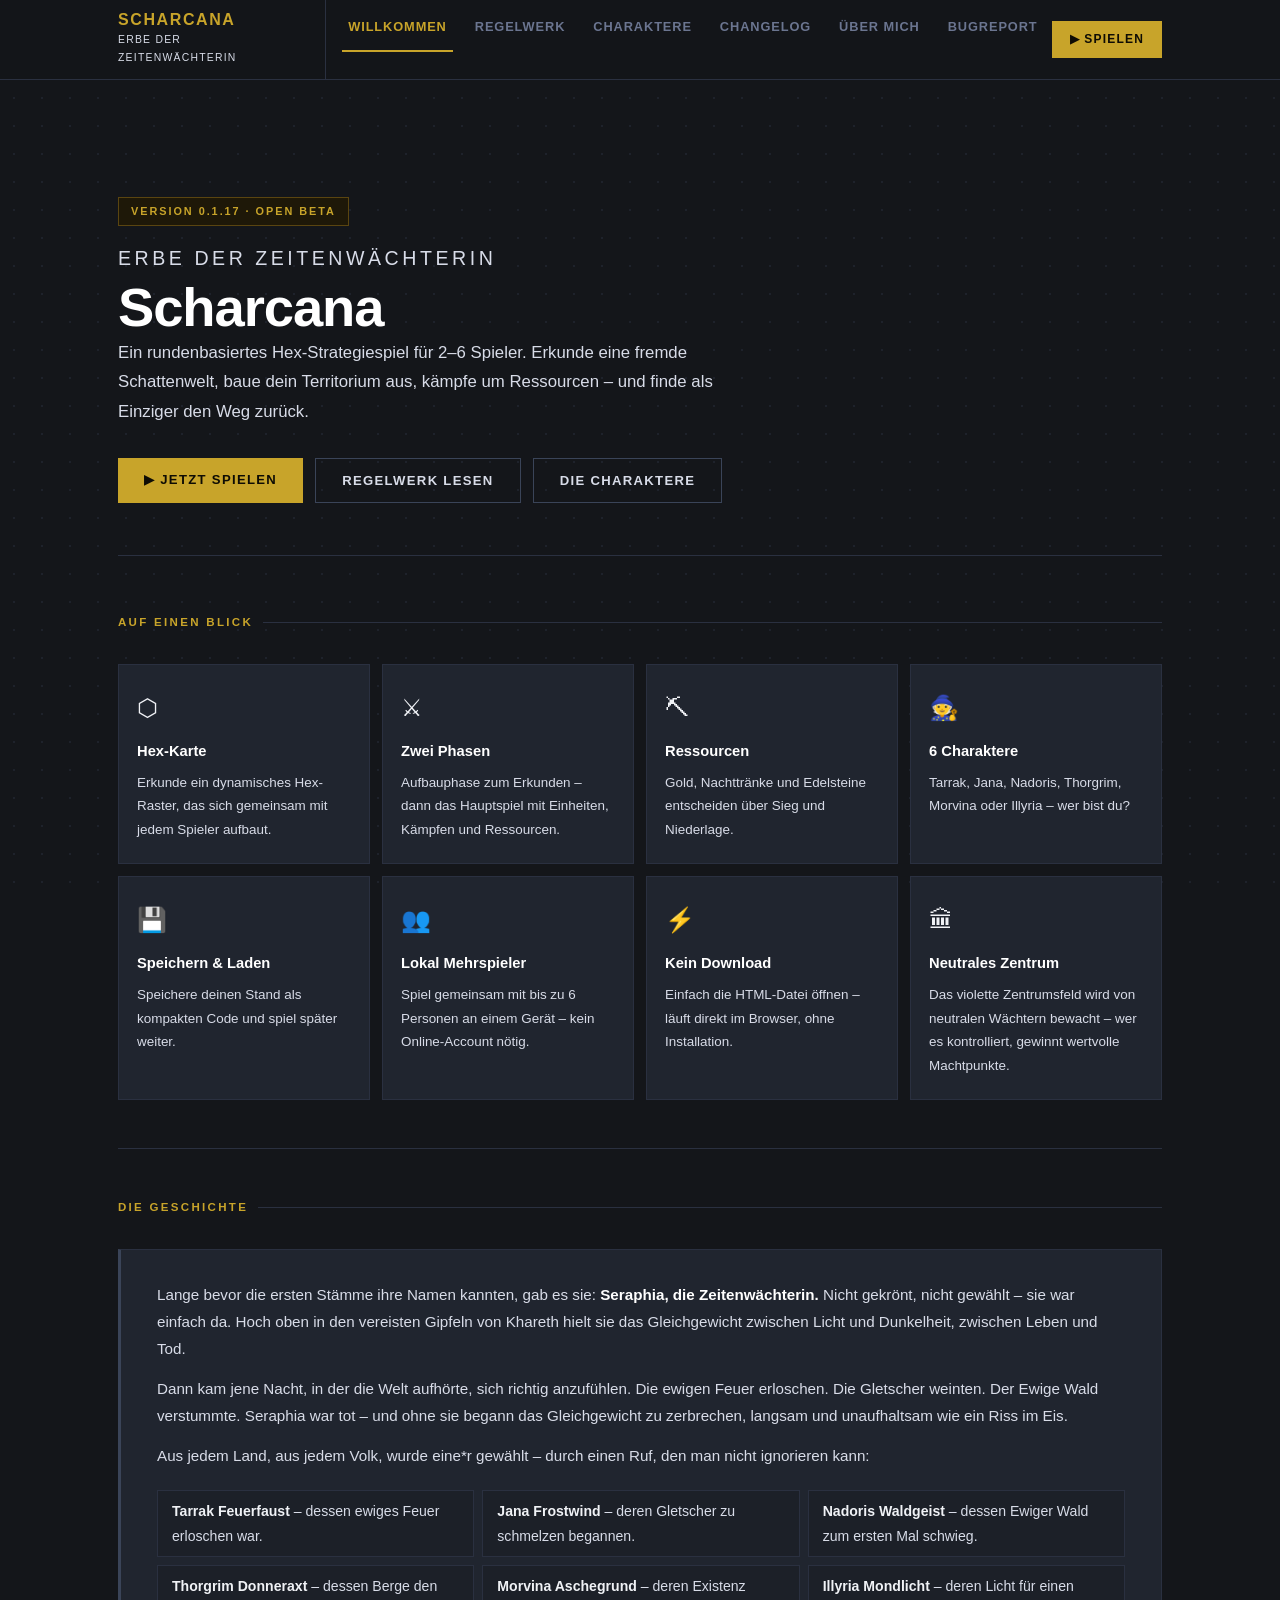
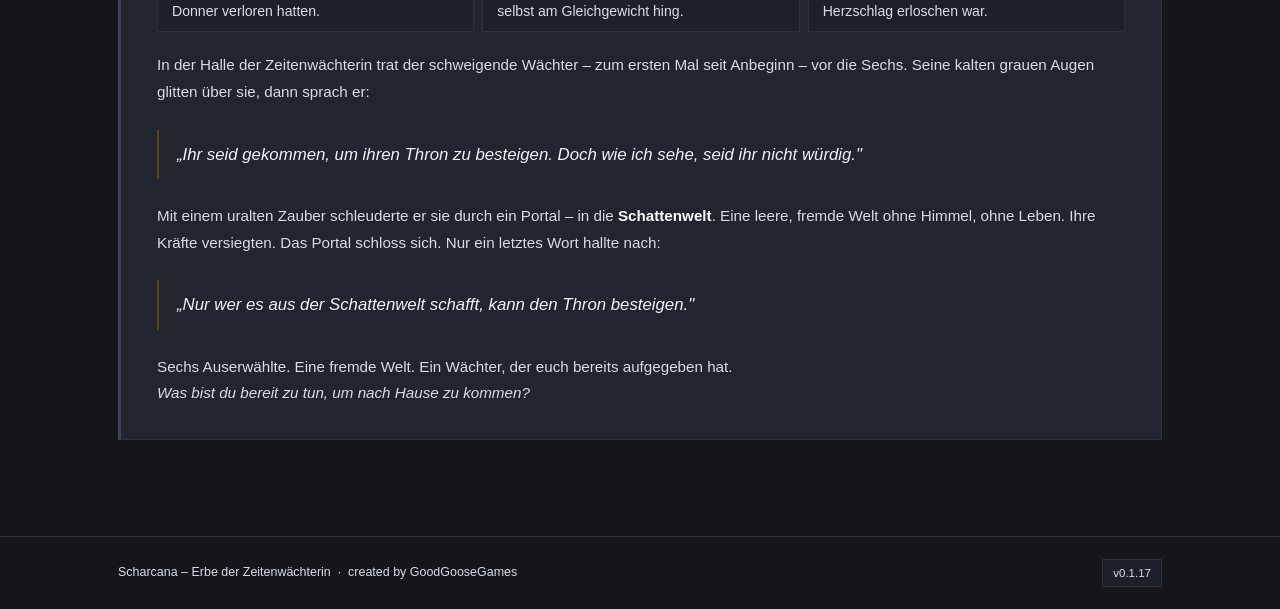
==== index.html @ eeb1eb1d "Add files via upload" ====
<!DOCTYPE html>
<html lang="de">
<head>
  <meta charset="UTF-8">
  <meta name="viewport" content="width=device-width, initial-scale=1.0">
  <title>Scharcana – Erbe der Zeitenwächterin</title>
  <link rel="preconnect" href="https://fonts.bunny.net">
  <link href="https://fonts.bunny.net/css?family=exo-2:400,400i,700,700i,900,900i&display=swap" rel="stylesheet">
  <style>
    /* ── Reset & Basis ──────────────────────────────────────────────── */
    *, *::before, *::after { margin: 0; padding: 0; box-sizing: border-box; }

    :root {
      --bg:           #14161a;
      --bg-panel:     #1c2028;
      --bg-card:      #20252f;
      --bg-card-2:    #252b36;
      --border:       #2a3040;
      --border-light: #3a4458;
      --text:         #f0f2f6;
      --text-muted:   #d8dce8;
      --text-dim:     #3a4050;
      --accent:       #7a8ab0;
      --accent-glow:  #9baacc;
      --gold:         #c8a42a;
      --gold-dim:     #5a4510;
      --gold-bg:      #1e1808;
      --fire:    #c0281a; --fire-l:   #ff6644;
      --ice:     #1a55c0; --ice-l:    #66aaff;
      --nature:  #1a7a28; --nature-l: #55cc66;
      --thunder: #b08800; --thunder-l:#ffdd44;
      --dark:    #7722cc; --dark-l:   #bb77ff;
      --light:   #8899bb; --light-l:  #ddeeff;
    }

    html { scroll-behavior: smooth; }

    body {
      background: var(--bg);
      color: var(--text);
      font-family: "Exo 2", sans-serif;
      font-size: 16px;
      line-height: 1.75;
      min-height: 100vh;
    }

    /* Dot-Grid Hintergrund */
    body::before {
      content: '';
      position: fixed; inset: 0;
      background-image: radial-gradient(circle, #2a3040 1px, transparent 1px);
      background-size: 28px 28px;
      opacity: 0.45;
      pointer-events: none;
      z-index: 0;
    }

    /* ── Wrapper ────────────────────────────────────────────────────── */
    .page-wrap {
      position: relative; z-index: 1;
      max-width: 1100px;
      margin: 0 auto;
      padding: 0 28px;
    }

    /* ── Navigation ─────────────────────────────────────────────────── */
    nav {
      position: sticky; top: 0; z-index: 200;
      background: rgba(20, 22, 26, 0.95);
      backdrop-filter: blur(10px);
      border-bottom: 1px solid var(--border);
    }
    .nav-inner {
      max-width: 1100px; margin: 0 auto;
      padding: 0 28px;
      display: flex; align-items: stretch; gap: 0;
    }
    .nav-logo {
      display: flex; flex-direction: column; justify-content: center;
      padding: 12px 24px 12px 0;
      margin-right: 8px;
      border-right: 1px solid var(--border);
    }
    .nav-logo-title {
      font-size: 1rem; font-weight: 900;
      color: var(--gold); letter-spacing: 0.1em; text-transform: uppercase;
      line-height: 1;
    }
    .nav-logo-sub {
      font-size: 0.65rem; color: var(--text-muted);
      letter-spacing: 0.12em; text-transform: uppercase;
      margin-top: 3px;
    }
    .nav-btn {
      background: none; border: none;
      color: #6b7590;
      font-family: inherit; font-size: 0.8rem;
      font-weight: 700; letter-spacing: 0.07em;
      text-transform: uppercase;
      padding: 0 14px; height: 52px;
      cursor: pointer;
      position: relative;
      transition: color .18s;
      white-space: nowrap;
    }
    .nav-btn::after {
      content: '';
      position: absolute; bottom: 0; left: 8px; right: 8px;
      height: 2px; background: var(--gold);
      transform: scaleX(0);
      transition: transform .18s;
    }
    .nav-btn:hover { color: var(--text); }
    .nav-btn.active { color: var(--gold); }
    .nav-btn.active::after { transform: scaleX(1); }
    .nav-play {
      margin-left: auto; align-self: center;
      background: var(--gold); color: #0e0c04;
      font-family: inherit; font-size: 0.75rem; font-weight: 700;
      letter-spacing: 0.1em; text-transform: uppercase;
      padding: 8px 18px; border: none; cursor: pointer;
      text-decoration: none;
      transition: background .18s;
      white-space: nowrap;
    }
    .nav-play:hover { background: #e8c040; }

    /* ── Sections ───────────────────────────────────────────────────── */
    .section { display: none; padding: 56px 0 96px; }
    .section.active { display: block; }

    /* ── Typografie ─────────────────────────────────────────────────── */
    h1 {
      font-size: clamp(2rem, 5vw, 3.4rem);
      font-weight: 900; line-height: 1.1; color: #fff;
      letter-spacing: -0.02em;
    }
    h1 .eyebrow {
      display: block;
      font-size: .36em; font-weight: 400;
      color: var(--text-muted); letter-spacing: 0.18em;
      text-transform: uppercase; margin-bottom: 8px;
    }
    h2 {
      font-size: 0.72rem; font-weight: 700;
      color: var(--gold); letter-spacing: 0.2em;
      text-transform: uppercase;
      margin-bottom: 32px;
      display: flex; align-items: center; gap: 10px;
    }
    h2::after {
      content: ''; flex: 1;
      height: 1px; background: var(--border);
    }
    h3 { font-size: 1rem; font-weight: 700; color: #fff; margin-bottom: 8px; }
    p { color: var(--text); margin-bottom: 14px; }
    p:last-child { margin-bottom: 0; }
    ul { padding-left: 20px; }
    li { color: var(--text); margin-bottom: 5px; }
    strong { color: #fff; font-weight: 700; }
    em { color: var(--text-muted); font-style: italic; }

    hr.divider {
      border: none; border-top: 1px solid var(--border);
      margin: 48px 0;
    }

    /* ── Buttons ────────────────────────────────────────────────────── */
    .btn {
      display: inline-block;
      font-family: inherit; font-size: 0.82rem;
      font-weight: 700; letter-spacing: 0.1em;
      text-transform: uppercase;
      padding: 11px 26px;
      cursor: pointer; text-decoration: none;
      transition: .18s;
    }
    .btn-primary { background: var(--gold); color: #0e0c04; border: none; }
    .btn-primary:hover { background: #e8c040; }
    .btn-outline { background: transparent; color: var(--text-muted); border: 1px solid var(--border-light); }
    .btn-outline:hover { color: var(--text); border-color: var(--accent); }

    /* ── Infobox ────────────────────────────────────────────────────── */
    .infobox {
      background: var(--bg-card); border: 1px solid var(--border);
      padding: 20px 24px; margin-bottom: 12px;
    }
    .infobox.gold  { border-left: 3px solid var(--gold); }
    .infobox.blue  { border-left: 3px solid var(--ice-l); }
    .infobox.dim   { border-left: 3px solid var(--border-light); }

    /* ══════════════════════════════════════════════════════════════════
       WILLKOMMEN
    ══════════════════════════════════════════════════════════════════ */

    /* Hero */
    .hero { padding: 60px 0 52px; border-bottom: 1px solid var(--border); margin-bottom: 56px; }
    .hero-badge {
      display: inline-block;
      font-size: 0.68rem; font-weight: 700; letter-spacing: 0.18em;
      text-transform: uppercase;
      color: var(--gold); background: var(--gold-bg);
      border: 1px solid var(--gold-dim);
      padding: 4px 12px; margin-bottom: 22px;
    }
    .hero p { font-size: 1.05rem; color: var(--text-muted); max-width: 600px; margin-bottom: 32px; }
    .hero-btns { display: flex; gap: 12px; flex-wrap: wrap; }

    /* Feature-Grid */
    .feature-grid {
      display: grid;
      grid-template-columns: repeat(auto-fill, minmax(200px, 1fr));
      gap: 12px; margin-top: 16px;
    }
    .feature-card {
      background: var(--bg-card); border: 1px solid var(--border);
      padding: 22px 18px;
      transition: border-color .18s, background .18s;
    }
    .feature-card:hover { background: var(--bg-card-2); border-color: var(--border-light); }
    .feature-card .f-icon { font-size: 1.5rem; margin-bottom: 10px; display: block; }
    .feature-card h3 { font-size: 0.92rem; margin-bottom: 6px; }
    .feature-card p { font-size: 0.84rem; color: var(--text-muted); max-width: none; margin: 0; }

    /* Story */
    .story-block {
      background: var(--bg-card); border: 1px solid var(--border);
      border-left: 3px solid var(--border-light);
      padding: 32px 36px;
    }
    .story-block p { color: var(--text-muted); font-size: 0.95rem; }
    .story-quote {
      font-size: 1.05rem; font-style: italic; color: var(--text);
      border-left: 2px solid var(--gold-dim);
      padding: 10px 0 10px 18px; margin: 24px 0;
    }
    .story-names {
      display: grid;
      grid-template-columns: repeat(auto-fill, minmax(240px, 1fr));
      gap: 8px; margin: 20px 0;
    }
    .story-name-item {
      background: var(--bg-panel); border: 1px solid var(--border);
      padding: 8px 14px; font-size: 0.88rem; color: var(--text-muted);
    }
    .story-name-item strong { color: var(--text); }

    /* ══════════════════════════════════════════════════════════════════
       REGELWERK
    ══════════════════════════════════════════════════════════════════ */

    .regel-layout {
      display: grid;
      grid-template-columns: 220px 1fr;
      gap: 40px; align-items: start;
    }
    .regel-toc {
      position: sticky; top: 70px;
      background: var(--bg-card); border: 1px solid var(--border);
      padding: 20px;
    }
    .regel-toc-title {
      font-size: 0.68rem; font-weight: 700;
      letter-spacing: 0.16em; text-transform: uppercase;
      color: var(--text-muted); margin-bottom: 12px;
    }
    .regel-toc a {
      display: block; color: var(--text-muted);
      font-size: 0.82rem; text-decoration: none;
      padding: 5px 0; border-bottom: 1px solid var(--border);
      transition: color .15s;
    }
    .regel-toc a:last-child { border-bottom: none; }
    .regel-toc a:hover { color: var(--gold); }

    .regel-content { min-width: 0; }
    .regel-section { margin-bottom: 40px; scroll-margin-top: 80px; }
    .regel-section-title {
      font-size: 0.7rem; font-weight: 700;
      color: var(--gold); letter-spacing: 0.2em;
      text-transform: uppercase;
      padding-bottom: 10px; margin-bottom: 20px;
      border-bottom: 1px solid var(--border);
    }

    .regel-block {
      background: var(--bg-card); border: 1px solid var(--border);
      padding: 22px 24px; margin-bottom: 10px;
    }
    .regel-block h3 {
      font-size: 0.88rem; font-weight: 700;
      color: var(--accent-glow);
      letter-spacing: 0.06em; text-transform: uppercase;
      margin-bottom: 12px;
    }
    .regel-block p, .regel-block li { font-size: 0.9rem; color: var(--text); max-width: none; }
    .regel-block li { margin-bottom: 6px; }

    /* Einheiten-Tabelle */
    .unit-table { width: 100%; border-collapse: collapse; font-size: 0.88rem; }
    .unit-table th {
      text-align: left; padding: 8px 12px;
      background: var(--bg-panel); color: var(--text-muted);
      font-size: 0.72rem; font-weight: 700;
      letter-spacing: 0.1em; text-transform: uppercase;
      border-bottom: 1px solid var(--border);
    }
    .unit-table td { padding: 10px 12px; border-bottom: 1px solid var(--border); vertical-align: top; }
    .unit-table tr:last-child td { border-bottom: none; }
    .unit-table tr:hover td { background: var(--bg-card-2); }

    /* Kampf-Matrix */
    .fight-row {
      display: grid; grid-template-columns: 1fr auto 1fr;
      align-items: center; gap: 12px;
      background: var(--bg-card); border: 1px solid var(--border);
      padding: 12px 16px; margin-bottom: 6px; font-size: 0.88rem;
    }
    .fight-row .attacker { color: var(--text-muted); }
    .fight-row .vs { color: var(--text-dim); font-size: 0.75rem; font-weight: 700; letter-spacing: 0.1em; }
    .fight-row .result { color: var(--text); font-style: italic; }

    /* MP-Leiste */
    .mp-bar { display: flex; flex-direction: column; gap: 4px; }
    .mp-row { display: flex; align-items: center; gap: 12px; font-size: 0.86rem; }
    .mp-color {
      width: 14px; height: 14px; border-radius: 2px; flex-shrink: 0;
    }

    /* Steuerung */
    .key-table { font-size: 0.88rem; }
    .key-table tr td:first-child {
      color: var(--text-muted); white-space: nowrap;
      padding-right: 16px; padding-bottom: 8px;
    }
    .key {
      display: inline-block;
      background: var(--bg-panel); border: 1px solid var(--border-light);
      color: var(--accent-glow); font-size: 0.78rem; font-weight: 700;
      padding: 2px 7px; margin-right: 3px;
    }

    /* Tipps */
    .tip-list { display: flex; flex-direction: column; gap: 8px; }
    .tip-item {
      display: flex; gap: 14px; align-items: flex-start;
      background: var(--bg-card); border: 1px solid var(--border);
      padding: 14px 18px; font-size: 0.88rem;
    }
    .tip-num {
      font-size: 0.72rem; font-weight: 900; color: var(--gold);
      background: var(--gold-bg); border: 1px solid var(--gold-dim);
      min-width: 26px; height: 26px;
      display: flex; align-items: center; justify-content: center;
      flex-shrink: 0; margin-top: 1px;
    }

    /* ══════════════════════════════════════════════════════════════════
       CHARAKTERE
    ══════════════════════════════════════════════════════════════════ */

    .char-grid {
      display: grid;
      grid-template-columns: repeat(auto-fill, minmax(320px, 1fr));
      gap: 14px;
    }
    .char-card {
      background: var(--bg-card); border: 1px solid var(--border);
      border-top: 3px solid var(--c, var(--border));
      padding: 24px 24px 20px;
      transition: background .18s;
    }
    .char-card:hover { background: var(--bg-card-2); }

    .char-img-wrap {
      width: 100%; height: 220px;
      background: var(--bg-panel);
      border-bottom: 1px solid var(--border);
      margin: -24px -24px 20px -24px;
      width: calc(100% + 48px);
      overflow: hidden;
      display: flex; align-items: center; justify-content: center;
    }
    .char-img-wrap img {
      width: 100%; height: 100%;
      object-fit: contain;
      object-position: center top;
      filter: saturate(0.9);
      transition: transform .3s, filter .3s;
    }
    .char-card:hover .char-img-wrap img {
      transform: scale(1.03);
      filter: saturate(1.1);
    }

    .char-header { display: flex; justify-content: space-between; align-items: flex-start; margin-bottom: 14px; }
    .char-name { font-size: 1.1rem; font-weight: 900; color: #fff; line-height: 1.2; }
    .char-element-badge {
      font-size: 0.68rem; font-weight: 700; letter-spacing: 0.1em;
      text-transform: uppercase; color: var(--c); white-space: nowrap; margin-top: 2px;
    }
    .char-race-tag {
      font-size: 0.68rem; font-weight: 700; letter-spacing: 0.1em;
      text-transform: uppercase;
      color: var(--text-dim);
      background: var(--bg-panel); border: 1px solid var(--border);
      padding: 3px 8px; white-space: nowrap;
    }
    .char-origin { font-size: 0.82rem; color: var(--text-muted); margin-bottom: 10px; }
    .char-traits { font-size: 0.8rem; color: var(--text-dim); font-style: italic; margin-bottom: 12px; }
    .char-bio { font-size: 0.86rem; color: var(--text-muted); margin-bottom: 14px; max-width: none; }
    .char-quote {
      font-size: 0.85rem; font-style: italic;
      color: var(--text-muted);
      border-left: 2px solid var(--border-light);
      padding: 8px 0 8px 12px;
    }

    /* ══════════════════════════════════════════════════════════════════
       CHANGELOG
    ══════════════════════════════════════════════════════════════════ */

    .changelog-list { position: relative; }
    .changelog-list::before {
      content: ''; position: absolute;
      left: 0; top: 8px; bottom: 0;
      width: 1px; background: var(--border);
    }
    .cl-entry {
      padding: 0 0 40px 32px;
      position: relative;
    }
    .cl-entry::before {
      content: '';
      position: absolute; left: -4px; top: 9px;
      width: 9px; height: 9px;
      background: var(--gold); border-radius: 50%;
      box-shadow: 0 0 0 2px var(--bg);
    }
    .cl-entry.old::before { background: var(--border-light); }
    .cl-entry.planned::before { background: var(--accent-glow); border: 1px dashed var(--accent); }
    .cl-entry.planned .cl-version { color: var(--accent-glow); font-size: 0.69rem; }
    .cl-entry.planned h3 { color: #f0f2f6; font-size: 1.01rem; }
    .cl-entry.planned li { color: #d8dce8; font-size: 0.89rem; }
    .cl-entry.planned strong { color: #f0f2f6; font-weight: 700; }

    .cl-section-label {
      font-size: 0.78rem; font-weight: 700; letter-spacing: 0.22em;
      text-transform: uppercase;
      padding: 7px 14px 7px 14px;
      margin: 0 0 24px 0;
      display: inline-flex; align-items: center; gap: 10px;
      position: relative;
      background: var(--bg-card);
      border: 1px dashed var(--border-light);
      color: var(--accent-glow);
    }
    .cl-section-label.label-released {
      color: var(--gold);
      border-style: solid;
      border-color: var(--gold-dim);
      background: var(--gold-bg);
      margin-top: 32px;
    }
    .cl-version {
      font-size: 0.68rem; font-weight: 700; letter-spacing: 0.16em;
      text-transform: uppercase; color: var(--gold); margin-bottom: 4px;
    }
    .cl-entry.old .cl-version { color: var(--text-muted); }
    .cl-entry h3 { font-size: 1rem; color: #fff; margin-bottom: 10px; }
    .cl-tags { display: flex; gap: 6px; flex-wrap: wrap; margin-bottom: 12px; }
    .tag {
      font-size: 0.66rem; font-weight: 700; letter-spacing: 0.08em;
      text-transform: uppercase; padding: 2px 8px; border: 1px solid;
    }
    .tag-new    { color: #55cc66; border-color: #1a4a22; background: #0d2010; }
    .tag-fix    { color: #66aaff; border-color: #1a2e60; background: #0a1530; }
    .tag-change { color: #ffdd44; border-color: #5a4510; background: #1e1808; }
    .tag-wip    { color: var(--text-muted); border-color: var(--border); background: transparent; }
    .cl-entry ul { list-style: none; padding: 0; }
    .cl-entry li {
      font-size: 0.88rem; color: var(--text-muted);
      padding: 4px 0; border-bottom: 1px solid var(--border); display: flex; gap: 8px;
    }
    .cl-entry li:last-child { border-bottom: none; }
    .cl-entry li::before { content: '·'; color: var(--text-dim); flex-shrink: 0; margin-top: 1px; }

    /* ══════════════════════════════════════════════════════════════════
       ÜBER MICH
    ══════════════════════════════════════════════════════════════════ */

    .about-layout {
      display: grid;
      grid-template-columns: 1fr 320px;
      gap: 32px; align-items: start;
    }
    .about-main {
      background: var(--bg-card); border: 1px solid var(--border);
      padding: 36px;
    }
    .about-avatar {
      width: 96px; height: 96px;
      border: 2px solid var(--border-light);
      margin-bottom: 20px;
      overflow: hidden;
      flex-shrink: 0;
    }
    .about-avatar img {
      width: 100%; height: 100%;
      object-fit: cover;
    }
    .about-main p { font-size: 0.92rem; max-width: none; color: var(--text); }
    .about-sidebar { display: flex; flex-direction: column; gap: 12px; }
    .about-info-card {
      background: var(--bg-card); border: 1px solid var(--border);
      padding: 20px;
    }
    .about-info-card h3 {
      font-size: 0.68rem; font-weight: 700; letter-spacing: 0.16em;
      text-transform: uppercase; color: var(--text-muted); margin-bottom: 12px;
    }
    .about-info-card p, .about-info-card li { font-size: 0.86rem; max-width: none; }

    /* ══════════════════════════════════════════════════════════════════
       BUGREPORT
    ══════════════════════════════════════════════════════════════════ */

    .bug-layout {
      display: grid;
      grid-template-columns: 1fr 280px;
      gap: 32px; align-items: start;
    }
    .bug-form {
      background: var(--bg-card); border: 1px solid var(--border);
      padding: 32px;
    }
    .form-group { margin-bottom: 20px; }
    .form-group label {
      display: block; font-size: 0.72rem; font-weight: 700;
      letter-spacing: 0.12em; text-transform: uppercase;
      color: var(--text-muted); margin-bottom: 7px;
    }
    .form-group input,
    .form-group select,
    .form-group textarea {
      width: 100%; background: var(--bg-panel); border: 1px solid var(--border);
      color: var(--text); font-family: inherit; font-size: 0.9rem;
      padding: 10px 14px; outline: none;
      transition: border-color .18s;
    }
    .form-group input:focus,
    .form-group select:focus,
    .form-group textarea:focus { border-color: var(--accent); }
    .form-group textarea { resize: vertical; min-height: 130px; }
    .form-group select option { background: var(--bg-panel); }
    .form-hint { font-size: 0.78rem; color: var(--text-dim); margin-top: 6px; }
    .form-row { display: grid; grid-template-columns: 1fr 1fr; gap: 16px; }

    .bug-info {
      display: flex; flex-direction: column; gap: 12px;
    }
    .bug-info-card {
      background: var(--bg-card); border: 1px solid var(--border);
      padding: 18px 20px;
    }
    .bug-info-card h3 {
      font-size: 0.68rem; font-weight: 700; letter-spacing: 0.14em;
      text-transform: uppercase; color: var(--text-muted); margin-bottom: 10px;
    }
    .bug-info-card p, .bug-info-card li { font-size: 0.84rem; max-width: none; }
    .bug-info-card li { margin-bottom: 4px; }

    /* ── Footer ─────────────────────────────────────────────────────── */
    footer {
      border-top: 1px solid var(--border);
      position: relative; z-index: 1;
    }
    .footer-inner {
      max-width: 1100px; margin: 0 auto; padding: 22px 28px;
      display: flex; justify-content: space-between; align-items: center;
      gap: 16px; flex-wrap: wrap;
    }
    .footer-inner p { font-size: 0.78rem; color: var(--text-muted); margin: 0; max-width: none; }
    .footer-version {
      font-size: 0.72rem; color: var(--text-muted);
      background: var(--bg-panel); border: 1px solid var(--border);
      padding: 3px 10px;
    }

    /* ── Responsive ─────────────────────────────────────────────────── */
    @media (max-width: 820px) {
      .regel-layout  { grid-template-columns: 1fr; }
      .regel-toc     { position: static; display: none; }
      .about-layout  { grid-template-columns: 1fr; }
      .bug-layout    { grid-template-columns: 1fr; }
      .form-row      { grid-template-columns: 1fr; }
      .char-grid     { grid-template-columns: 1fr; }
    }
    @media (max-width: 640px) {
      .nav-logo-sub { display: none; }
      .nav-btn { padding: 0 10px; font-size: 0.72rem; }
    }
  </style>
</head>
<body>

  <!-- ── Navigation ───────────────────────────────────────────────── -->
  <nav>
    <div class="nav-inner">
      <div class="nav-logo">
        <div class="nav-logo-title">Scharcana</div>
        <div class="nav-logo-sub">Erbe der Zeitenwächterin</div>
      </div>
      <button class="nav-btn active" data-tab="willkommen">Willkommen</button>
      <button class="nav-btn" data-tab="regelwerk">Regelwerk</button>
      <button class="nav-btn" data-tab="charaktere">Charaktere</button>
      <button class="nav-btn" data-tab="changelog">Changelog</button>
      <button class="nav-btn" data-tab="ueber">Über mich</button>
      <button class="nav-btn" data-tab="bugreport">Bugreport</button>
      <a href="Scharcana_0.1.17.html" class="nav-play" target="_blank" rel="noopener" onclick="window.open(this.href,'_blank'); return false;">▶ Spielen</a>
    </div>
  </nav>

  <!-- ══════════════════════════════════════════════════════════════════
       WILLKOMMEN
  ══════════════════════════════════════════════════════════════════ -->
  <section class="section active" id="tab-willkommen">
    <div class="page-wrap">

      <!-- Hero -->
      <div class="hero">
        <div class="hero-badge">Version 0.1.17 · Open Beta</div>
        <h1>
          <span class="eyebrow">Erbe der Zeitenwächterin</span>
          Scharcana
        </h1>
        <p>
          Ein rundenbasiertes Hex-Strategiespiel für 2–6 Spieler. Erkunde eine fremde Schattenwelt,
          baue dein Territorium aus, kämpfe um Ressourcen – und finde als Einziger den Weg zurück.
        </p>
        <div class="hero-btns">
          <a href="Scharcana_0.1.17.html" class="btn btn-primary" target="_blank" rel="noopener" onclick="window.open(this.href,'_blank'); return false;">▶ Jetzt spielen</a>
          <button class="btn btn-outline" onclick="showTab('regelwerk')">Regelwerk lesen</button>
          <button class="btn btn-outline" onclick="showTab('charaktere')">Die Charaktere</button>
        </div>
      </div>

      <!-- Auf einen Blick -->
      <h2>Auf einen Blick</h2>
      <div class="feature-grid">
        <div class="feature-card">
          <span class="f-icon">⬡</span>
          <h3>Hex-Karte</h3>
          <p>Erkunde ein dynamisches Hex-Raster, das sich gemeinsam mit jedem Spieler aufbaut.</p>
        </div>
        <div class="feature-card">
          <span class="f-icon">⚔</span>
          <h3>Zwei Phasen</h3>
          <p>Aufbauphase zum Erkunden – dann das Hauptspiel mit Einheiten, Kämpfen und Ressourcen.</p>
        </div>
        <div class="feature-card">
          <span class="f-icon">⛏</span>
          <h3>Ressourcen</h3>
          <p>Gold, Nachttränke und Edelsteine entscheiden über Sieg und Niederlage.</p>
        </div>
        <div class="feature-card">
          <span class="f-icon">🧙</span>
          <h3>6 Charaktere</h3>
          <p>Tarrak, Jana, Nadoris, Thorgrim, Morvina oder Illyria – wer bist du?</p>
        </div>
        <div class="feature-card">
          <span class="f-icon">💾</span>
          <h3>Speichern & Laden</h3>
          <p>Speichere deinen Stand als kompakten Code und spiel später weiter.</p>
        </div>
        <div class="feature-card">
          <span class="f-icon">👥</span>
          <h3>Lokal Mehrspieler</h3>
          <p>Spiel gemeinsam mit bis zu 6 Personen an einem Gerät – kein Online-Account nötig.</p>
        </div>
        <div class="feature-card">
          <span class="f-icon">⚡</span>
          <h3>Kein Download</h3>
          <p>Einfach die HTML-Datei öffnen – läuft direkt im Browser, ohne Installation.</p>
        </div>
        <div class="feature-card">
          <span class="f-icon">🏛</span>
          <h3>Neutrales Zentrum</h3>
          <p>Das violette Zentrumsfeld wird von neutralen Wächtern bewacht – wer es kontrolliert, gewinnt wertvolle Machtpunkte.</p>
        </div>
      </div>

      <hr class="divider">

      <!-- Geschichte -->
      <h2>Die Geschichte</h2>
      <div class="story-block">
        <p>
          Lange bevor die ersten Stämme ihre Namen kannten, gab es sie: <strong>Seraphia, die Zeitenwächterin.</strong>
          Nicht gekrönt, nicht gewählt – sie war einfach da. Hoch oben in den vereisten Gipfeln von Khareth hielt sie
          das Gleichgewicht zwischen Licht und Dunkelheit, zwischen Leben und Tod.
        </p>
        <p>
          Dann kam jene Nacht, in der die Welt aufhörte, sich richtig anzufühlen. Die ewigen Feuer erloschen.
          Die Gletscher weinten. Der Ewige Wald verstummte. Seraphia war tot – und ohne sie begann das Gleichgewicht
          zu zerbrechen, langsam und unaufhaltsam wie ein Riss im Eis.
        </p>
        <p>Aus jedem Land, aus jedem Volk, wurde eine*r gewählt – durch einen Ruf, den man nicht ignorieren kann:</p>
        <div class="story-names">
          <div class="story-name-item"><strong>Tarrak Feuerfaust</strong> – dessen ewiges Feuer erloschen war.</div>
          <div class="story-name-item"><strong>Jana Frostwind</strong> – deren Gletscher zu schmelzen begannen.</div>
          <div class="story-name-item"><strong>Nadoris Waldgeist</strong> – dessen Ewiger Wald zum ersten Mal schwieg.</div>
          <div class="story-name-item"><strong>Thorgrim Donneraxt</strong> – dessen Berge den Donner verloren hatten.</div>
          <div class="story-name-item"><strong>Morvina Aschegrund</strong> – deren Existenz selbst am Gleichgewicht hing.</div>
          <div class="story-name-item"><strong>Illyria Mondlicht</strong> – deren Licht für einen Herzschlag erloschen war.</div>
        </div>
        <p>
          In der Halle der Zeitenwächterin trat der schweigende Wächter – zum ersten Mal seit Anbeginn – vor die Sechs.
          Seine kalten grauen Augen glitten über sie, dann sprach er:
        </p>
        <div class="story-quote">
          „Ihr seid gekommen, um ihren Thron zu besteigen. Doch wie ich sehe, seid ihr nicht würdig."
        </div>
        <p>
          Mit einem uralten Zauber schleuderte er sie durch ein Portal – in die <strong>Schattenwelt</strong>. Eine leere,
          fremde Welt ohne Himmel, ohne Leben. Ihre Kräfte versiegten. Das Portal schloss sich. Nur ein letztes
          Wort hallte nach:
        </p>
        <div class="story-quote">
          „Nur wer es aus der Schattenwelt schafft, kann den Thron besteigen."
        </div>
        <p>
          Sechs Auserwählte. Eine fremde Welt. Ein Wächter, der euch bereits aufgegeben hat.<br>
          <em>Was bist du bereit zu tun, um nach Hause zu kommen?</em>
        </p>
      </div>

    </div>
  </section>

  <!-- ══════════════════════════════════════════════════════════════════
       REGELWERK
  ══════════════════════════════════════════════════════════════════ -->
  <section class="section" id="tab-regelwerk">
    <div class="page-wrap">
      <h2>Regelwerk</h2>

      <div class="regel-layout">

        <!-- Inhaltsverzeichnis (Sidebar) -->
        <aside class="regel-toc">
          <div class="regel-toc-title">Inhalt</div>
          <a href="#regel-ziel">Spielziel</a>
          <a href="#regel-felder">Die Felder</a>
          <a href="#regel-aufbau">Aufbauphase</a>
          <a href="#regel-ablauf">Rundenablauf</a>
          <a href="#regel-einheiten">Einheiten</a>
          <a href="#regel-bewegung">Bewegung</a>
          <a href="#regel-kampf">Kampf</a>
          <a href="#regel-neutral">Neutrale Einheiten</a>
          <a href="#regel-gebaeude">Gebäude</a>
          <a href="#regel-edelsteine">Edelsteine</a>
          <a href="#regel-mp">Machtpunkte</a>
          <a href="#regel-steuerung">Steuerung</a>
          <a href="#regel-tipps">Tipps</a>
        </aside>

        <!-- Regeltext -->
        <div class="regel-content">

          <!-- Spielziel -->
          <div class="regel-section" id="regel-ziel">
            <div class="regel-section-title">Spielziel</div>
            <div class="regel-block">
              <h3>Siegbedingungen</h3>
              <p>Wer als Erster <strong>30 Machtpunkte (MP)</strong> erreicht, gewinnt sofort.<br>
              Alternativ gewinnt der letzte Spieler, der noch nicht auf 0 MP gesunken ist.</p>
            </div>
            <div class="regel-block">
              <h3>Startpunkte</h3>
              <p>Jeder Spieler beginnt mit bis zu 5 MP – je weiter das Lager vom Mittelpunkt entfernt liegt, desto mehr Startpunkte.</p>
              <table class="unit-table" style="margin-top:10px;">
                <thead><tr><th>Entfernung vom Startfeld</th><th>Startpunkte</th></tr></thead>
                <tbody>
                  <tr><td>1 Feld</td><td>1 MP</td></tr>
                  <tr><td>2 Felder</td><td>2 MP</td></tr>
                  <tr><td>3 Felder</td><td>3 MP</td></tr>
                  <tr><td>4 Felder</td><td>4 MP</td></tr>
                  <tr><td>5+ Felder</td><td>5 MP (Maximum)</td></tr>
                </tbody>
              </table>
            </div>
          </div>

          <!-- Felder -->
          <div class="regel-section" id="regel-felder">
            <div class="regel-section-title">Die Felder</div>
            <div class="regel-block">
              <h3>Feldtypen</h3>
              <ul>
                <li><strong>Violettes Feld (Zentrum)</strong> – Hier befinden sich neutrale Wächter, die das Zentrum bewachen.</li>
                <li><strong>Grünes Feld (erkundetes Gebiet)</strong> – Felder, die betreten und erschlossen wurden. Einheiten können sich hier bewegen, Gebäude werden hier gebaut.</li>
                <li><strong>Rotes Feld (Gebirge)</strong> – Unpassierbar. Schleicher können <em>daneben</em> Minen bauen, um Gold und Edelsteine abzubauen.</li>
                <li><strong>Schwarzes Feld (versiegelter Rand)</strong> – Die Grenze der Schattenwelt. Unpassierbar. Erscheint nach der Aufbauphase.</li>
              </ul>
            </div>
          </div>

          <!-- Aufbauphase -->
          <div class="regel-section" id="regel-aufbau">
            <div class="regel-section-title">Phase 1 · Aufbauphase</div>
            <div class="regel-block">
              <h3>Züge pro Spieler</h3>
              <table class="unit-table" style="margin-top:8px;">
                <thead><tr><th>Spielerzahl</th><th>Züge</th></tr></thead>
                <tbody>
                  <tr><td>2 Spieler</td><td>10 Züge</td></tr>
                  <tr><td>3 Spieler</td><td>11 Züge</td></tr>
                  <tr><td>4 Spieler</td><td>12 Züge</td></tr>
                  <tr><td>5 Spieler</td><td>13 Züge</td></tr>
                  <tr><td>6 Spieler</td><td>14 Züge</td></tr>
                </tbody>
              </table>
            </div>
            <div class="regel-block">
              <h3>Ablauf</h3>
              <p>Jeder Spieler bewegt sich abwechselnd auf ein angrenzendes Feld. Betritt man ein noch unbekanntes Feld, wird es grün erschlossen. Wo man am Ende steht, wird das eigene <strong>Lager (⌂)</strong> aufgebaut.</p>
            </div>
            <div class="regel-block">
              <h3>Abstandsregel (letzte Züge)</h3>
              <ul>
                <li><strong>Vorletzter Zug (2 übrig):</strong> Mindestens 1 freies Feld Abstand zu allen anderen.</li>
                <li><strong>Letzter Zug (1 übrig):</strong> Mindestens 2 freie Felder Abstand zu allen anderen.</li>
                <li><strong>Stehen bleiben:</strong> Erlaubt, wenn der nötige Abstand bereits eingehalten wird.</li>
              </ul>
            </div>
          </div>

          <!-- Rundenablauf -->
          <div class="regel-section" id="regel-ablauf">
            <div class="regel-section-title">Phase 2 · Hauptspiel · Rundenablauf</div>
            <div class="regel-block">
              <h3>Schritt 1 – Ressourcenphase <em>(automatisch)</em></h3>
              <p><strong>Grundversorgung</strong> – Einkommen hängt von der Einheitenzahl ab:</p>
              <ul>
                <li>Bis 3 Einheiten → <strong>+3 Gold, +3 Tränke</strong></li>
                <li>4–5 Einheiten → <strong>+2 Gold, +2 Tränke</strong></li>
                <li>6+ Einheiten → <strong>+1 Gold, +1 Trank</strong></li>
              </ul>
              <p style="margin-top:10px;"><strong>Abbauertrag</strong> – Schleicher auf eigenen Gebäuden erzielen automatisch Ressourcen (→ siehe Gebäude).</p>
            </div>
            <div class="regel-block">
              <h3>Schritt 2 – Hauptphase</h3>
              <p>Einheiten bewegen, angreifen, Gebäude bauen. Am eigenen Lager (⌂) kann man:</p>
              <ul>
                <li>Schattenwächter kaufen → <strong>4 Gold</strong></li>
                <li>Nebelschleicher kaufen → <strong>2 Gold</strong></li>
                <li>Gold gegen Tränke tauschen → <strong>2 Gold → 1 Trank</strong></li>
                <li>Tränke gegen Gold tauschen → <strong>2 Tränke → 1 Gold</strong></li>
              </ul>
            </div>
            <div class="regel-block">
              <h3>Schritt 3 – Beutephase <em>(automatisch)</em></h3>
              <p>Für jede im eigenen Zug besiegte feindliche Einheit gibt es Gold:</p>
              <ul>
                <li>Schattenwächter besiegt → <strong>+2 Gold</strong></li>
                <li>Nebelschleicher besiegt → <strong>+1 Gold</strong></li>
              </ul>
              <p>Die Beutephase springt nach kurzer Zeit automatisch zum nächsten Spieler.</p>
            </div>
          </div>

          <!-- Einheiten -->
          <div class="regel-section" id="regel-einheiten">
            <div class="regel-section-title">Einheiten</div>
            <div class="regel-block">
              <table class="unit-table">
                <thead>
                  <tr>
                    <th>Einheit</th>
                    <th>Kosten</th>
                    <th>LP</th>
                    <th>Angriff</th>
                    <th>Besonderheiten</th>
                  </tr>
                </thead>
                <tbody>
                  <tr>
                    <td><strong>⚔ Schattenwächter (W)</strong></td>
                    <td>4 Gold</td>
                    <td>2</td>
                    <td>2</td>
                    <td>Kann in 2 Nebelschleicher aufgeteilt werden (1 Trank)</td>
                  </tr>
                  <tr>
                    <td><strong>◆ Nebelschleicher (S)</strong></td>
                    <td>2 Gold</td>
                    <td>1</td>
                    <td>1</td>
                    <td>Bedient Minen &amp; Brunnen. Trägt Edelsteine. Zwei Schleicher können zu einem Wächter zusammengeführt werden (1 Trank – nicht bei Edelstein-Träger)</td>
                  </tr>
                </tbody>
              </table>
              <p style="margin-top:12px; font-size:0.86rem; color:var(--text-muted);">Jeder Spieler startet mit 1 Schattenwächter am Lager. Pro Feld: max. 3 Objekte gesamt (Einheiten + Gebäude + Lager).</p>
            </div>
          </div>

          <!-- Bewegung -->
          <div class="regel-section" id="regel-bewegung">
            <div class="regel-section-title">Bewegung</div>
            <div class="regel-block">
              <h3>Grundregeln</h3>
              <ul>
                <li>Jeder Schritt auf ein angrenzendes Feld kostet <strong>1 Trank</strong>.</li>
                <li>Rote Felder (Gebirge) und schwarze Felder (Rand) sind gesperrt.</li>
                <li>Einheiten können über eigene oder unbesetzte Felder ziehen.</li>
              </ul>
            </div>
            <div class="regel-block">
              <h3>Kettenbewegung</h3>
              <p>Eine Kette benachbarter eigener Einheiten kann als <strong>Sprung</strong> genutzt werden – die gesamte Kette kostet nur <strong>1 Trank</strong>.</p>
            </div>
            <div class="regel-block">
              <h3>Edelstein aufheben</h3>
              <p>Bewegt sich ein Schleicher ohne Edelstein auf ein Feld mit liegendem Edelstein, hebt er ihn <strong>automatisch</strong> auf.</p>
            </div>
          </div>

          <!-- Kampf -->
          <div class="regel-section" id="regel-kampf">
            <div class="regel-section-title">Kampf</div>
            <div class="regel-block">
              <h3>Einheitenangriff</h3>
              <div style="display:flex; flex-direction:column; gap:6px; margin-top:4px;">
                <div class="fight-row">
                  <span class="attacker">Schleicher greift Schleicher an</span>
                  <span class="vs">Ergebnis</span>
                  <span class="result">Beide sterben</span>
                </div>
                <div class="fight-row">
                  <span class="attacker">Schleicher greift Wächter an</span>
                  <span class="vs">Ergebnis</span>
                  <span class="result">Der Wächter bekommt einen Schaden und wird zum Schleicher. Der angreifende Schleicher stirbt.</span>
                </div>
                <div class="fight-row">
                  <span class="attacker">Wächter greift Schleicher an</span>
                  <span class="vs">Ergebnis</span>
                  <span class="result">Der Schleicher stirbt. Der Wächter bekommt einen Schaden und wird zum Schleicher.</span>
                </div>
                <div class="fight-row">
                  <span class="attacker">Wächter greift Wächter an</span>
                  <span class="vs">Ergebnis</span>
                  <span class="result">Beide sterben</span>
                </div>
                <div class="fight-row">
                  <span class="attacker">Wächter greift 2 Schleicher an</span>
                  <span class="vs">Ergebnis</span>
                  <span class="result">Beide Schleicher sterben. Der Wächter stirbt ebenfalls.</span>
                </div>
                <div class="fight-row">
                  <span class="attacker">Wächter greift 3 Schleicher an</span>
                  <span class="vs">Ergebnis</span>
                  <span class="result">2 Schleicher sterben. 1 Schleicher überlebt. Der Wächter stirbt.</span>
                </div>
              </div>
            </div>
            <div class="regel-block">
              <h3>Lagerangriff</h3>
              <p>Eine Einheit bewegt sich auf das <strong>feindliche Lager (⌂)</strong> – sie opfert sich und fügt dem Feind Schaden zu:</p>
              <ul>
                <li>Schattenwächter greift an – Feind verliert 2 MP · Angreifer erhält <strong>+4 MP</strong></li>
                <li>Nebelschleicher greift an – Feind verliert 1 MP · Angreifer erhält <strong>+2 MP</strong></li>
              </ul>
              <p style="margin-top:8px;">Fällt ein Spieler auf 0 MP, scheidet er sofort aus. Alle seine Einheiten und Gebäude verschwinden.</p>
            </div>
          </div>

          <!-- Neutrale Einheiten -->
          <div class="regel-section" id="regel-neutral">
            <div class="regel-section-title">Neutrale Einheiten (Zentrum)</div>
            <div class="regel-block">
              <h3>Erscheinen &amp; Regeneration</h3>
              <ul>
                <li>Runde 1: Zentrum ist leer.</li>
                <li>Am Ende des Zuges von Spieler 1 erscheint der erste neutrale Wächter.</li>
                <li>Nach jedem weiteren Spielerzug +1 neutraler Wächter, bis max. 3 im Zentrum stehen.</li>
                <li>Wird ein neutraler Wächter degradiert (W→S), regeneriert er am Zugend zurück zu einem Wächter, anstatt dass ein neuer spawnt.</li>
              </ul>
            </div>
            <div class="regel-block">
              <h3>Belohnungen</h3>
              <ul>
                <li>Neutralen Wächter degradiert (W→S) → <strong>+1 MP sofort</strong></li>
                <li>Neutralen Wächter getötet → <strong>+2 MP sofort</strong></li>
                <li>Neutralen Schleicher getötet → <strong>+1 MP sofort</strong></li>
              </ul>
              <p style="margin-top:8px; font-size:0.86rem; color:var(--text-muted);">Kein Gold für Angriffe auf neutrale Einheiten.</p>
            </div>
          </div>

          <!-- Gebäude -->
          <div class="regel-section" id="regel-gebaeude">
            <div class="regel-section-title">Gebäude</div>
            <div class="regel-block">
              <h3>⛏ Mine (2 Gold)</h3>
              <ul>
                <li>Muss <strong>neben einem roten Feld</strong> (Gebirge) gebaut werden.</li>
                <li>Abbaustapel: 4× Gold + 1× Edelstein. Edelstein wandert pro Abbau nach oben.</li>
                <li>Schleicher auf der Mine: +1 Gold (oder Edelstein, wenn oben im Stapel).</li>
                <li><strong>Sofortabbau</strong> (Hauptphase): −2 Tränke → sofort 1 Ressource.</li>
                <li>Verkaufen: +1 Gold.</li>
              </ul>
            </div>
            <div class="regel-block">
              <h3>◎ Brunnen (2 Gold)</h3>
              <ul>
                <li>Muss <strong>neben einem unerkundeten Feld</strong> (Rand) gebaut werden.</li>
                <li>Schleicher auf dem Brunnen: +1 Trank (oder +5 MP bei Edelstein-Träger; Edelstein wird verbraucht).</li>
                <li><strong>Sofortwandlung</strong> (Hauptphase): −2 Tränke + Edelstein → +5 MP.</li>
                <li>Verkaufen: +1 Gold.</li>
              </ul>
            </div>
            <p style="font-size:0.86rem; color:var(--text-muted); margin-top:8px;">Pro Feld ist nur 1 Gebäude erlaubt. Das Gebirge-/Randfeld darf nicht von einem zweiten Gebäude derselben Art genutzt werden.</p>
          </div>

          <!-- Edelsteine -->
          <div class="regel-section" id="regel-edelsteine">
            <div class="regel-section-title">Edelsteine</div>
            <div class="regel-block">
              <h3>Aufnehmen, Tragen, Einlösen</h3>
              <ul>
                <li><strong>Aufnehmen:</strong> Schleicher baut Edelstein aus Mine ab; oder bewegt sich auf ein Feld mit liegendem Edelstein (automatisch).</li>
                <li><strong>Einlösen am Brunnen:</strong> Phase 2 automatisch → +5 MP. Oder Sofortwandlung in Hauptphase: −2 Tränke → +5 MP.</li>
                <li><strong>Fallen lassen:</strong> Stirbt ein Schleicher mit Edelstein, bleibt der Edelstein auf dem Feld.</li>
                <li><strong>Limit:</strong> Jeder Schleicher kann nur 1 Edelstein tragen. Zwei Schleicher mit Edelstein können nicht zu einem Wächter zusammengeführt werden.</li>
              </ul>
            </div>
          </div>

          <!-- Machtpunkte -->
          <div class="regel-section" id="regel-mp">
            <div class="regel-section-title">Machtpunkte</div>
            <div class="regel-block">
              <h3>Quellen</h3>
              <ul>
                <li>Lagerangriff mit Wächter → <strong>+4 MP</strong></li>
                <li>Lagerangriff mit Schleicher → <strong>+2 MP</strong></li>
                <li>Edelstein am Brunnen einlösen → <strong>+5 MP</strong></li>
                <li>Neutralen Wächter degradiert → <strong>+1 MP</strong></li>
                <li>Neutralen Wächter getötet → <strong>+2 MP</strong></li>
                <li>Neutralen Schleicher getötet → <strong>+1 MP</strong></li>
              </ul>
            </div>
            <div class="regel-block">
              <h3>MP-Farbskala</h3>
              <div class="mp-bar">
                <div class="mp-row"><div class="mp-color" style="background:#c0281a;"></div><span>0–4 MP → Rot (kritisch)</span></div>
                <div class="mp-row"><div class="mp-color" style="background:#c8a42a;"></div><span>5–9 MP → Gelb</span></div>
                <div class="mp-row"><div class="mp-color" style="background:#1a7a28;"></div><span>10–19 MP → Grün</span></div>
                <div class="mp-row"><div class="mp-color" style="background:#7722cc;"></div><span>20–24 MP → Lila</span></div>
                <div class="mp-row"><div class="mp-color" style="background:#1a55c0;"></div><span>25–29 MP → Diamantblau</span></div>
                <div class="mp-row"><div class="mp-color" style="background:#ddeeff;"></div><span>30 MP → Weißes Diamantlicht (Sieg!)</span></div>
              </div>
            </div>
          </div>

          <!-- Steuerung -->
          <div class="regel-section" id="regel-steuerung">
            <div class="regel-section-title">Steuerung (PC)</div>
            <div class="regel-block">
              <h3>Aufbauphase</h3>
              <table class="key-table">
                <tr><td><span class="key">Klick</span></td><td>Feld betreten / erschließen</td></tr>
                <tr><td><span class="key">1</span>–<span class="key">6</span></td><td>Richtung wählen (Himmelsrichtungen)</td></tr>
                <tr><td><span class="key">7</span></td><td>Zug überspringen (wenn erlaubt)</td></tr>
                <tr><td><span class="key">L</span></td><td>Lager öffnen / schließen</td></tr>
              </table>
            </div>
            <div class="regel-block">
              <h3>Spielphase</h3>
              <table class="key-table">
                <tr><td><span class="key">Klick</span> Einheit</td><td>Einheit auswählen</td></tr>
                <tr><td><span class="key">Klick</span> Feld</td><td>Einheit bewegen / angreifen</td></tr>
                <tr><td><span class="key">Klick</span> Lager</td><td>Shop öffnen</td></tr>
                <tr><td><span class="key">B</span></td><td>Letzte Aktion rückgängig</td></tr>
                <tr><td><span class="key">+</span> / <span class="key">−</span></td><td>Karte zoomen (10 Stufen)</td></tr>
              </table>
            </div>
          </div>

          <!-- Tipps -->
          <div class="regel-section" id="regel-tipps">
            <div class="regel-section-title">Tipps für Einsteiger</div>
            <div class="tip-list">
              <div class="tip-item"><span class="tip-num">1</span><span>In der Aufbauphase möglichst viele Felder erkunden – mehr Felder bedeuten mehr Platz für Gebäude später.</span></div>
              <div class="tip-item"><span class="tip-num">2</span><span>Minen und Brunnen frühzeitig bauen. Ohne Ressourcen keine Einheiten, ohne Einheiten keine Angriffe.</span></div>
              <div class="tip-item"><span class="tip-num">3</span><span>Schleicher sind günstig und vielseitig – sie bauen Gebäude, holen Edelsteine und können Gold abbauen, auch wenn sie bereits einen Edelstein tragen.</span></div>
              <div class="tip-item"><span class="tip-num">4</span><span>Wächter sind stark im Angriff – 2 Schaden auf ein feindliches Lager bringen +4 MP. Aber: Gegen zwei Schleicher auf einmal stirbt der Wächter.</span></div>
              <div class="tip-item"><span class="tip-num">5</span><span>Tränke sorgfältig einteilen. Wer keine Tränke hat, kann keine Einheiten mehr bewegen.</span></div>
              <div class="tip-item"><span class="tip-num">6</span><span>Das Zentrum lohnt sich: Neutrale Wächter bringen sofort MP. Ein früher Angriff kann den Vorsprung sichern.</span></div>
              <div class="tip-item"><span class="tip-num">7</span><span>Edelsteine sind wertvoll – +5 MP pro Stück. Schleicher mit Edelstein nie ungeschützt lassen: Stirbt er, fällt der Edelstein auf den Boden.</span></div>
              <div class="tip-item"><span class="tip-num">8</span><span>30 MP ist das Ziel. Plane den letzten Push: Ein Lagerangriff mit Wächter (+4 MP) kombiniert mit einem Edelstein am Brunnen (+5 MP) kann entscheidend sein.</span></div>
            </div>
          </div>

        </div><!-- ende regel-content -->
      </div><!-- ende regel-layout -->
    </div>
  </section>

  <!-- ══════════════════════════════════════════════════════════════════
       CHARAKTERE
  ══════════════════════════════════════════════════════════════════ -->
  <section class="section" id="tab-charaktere">
    <div class="page-wrap">
      <h2>Die Auserwählten</h2>
      <p style="color:var(--text-muted); margin-bottom:36px; font-style:italic;">
        Zu Beginn wählt jeder Spieler einen Charakter. Die Wahl ist rein persönlich – alle Charaktere spielen sich gleich.
      </p>

      <div class="char-grid">

        <div class="char-card" style="--c: #c0281a;">
          <div class="char-img-wrap"><img src="Charakterbilder/Tarrak Feuerfaust.png" alt="Tarrak Feuerfaust"></div>
          <div class="char-header">
            <div>
              <div class="char-name">Tarrak Feuerfaust</div>
              <div class="char-element-badge">Feuer &amp; Wut</div>
            </div>
            <span class="char-race-tag">Trollschamane</span>
          </div>
          <div class="char-origin">Die brennenden Ebenen von Ashkara</div>
          <div class="char-traits">Wild · Direkt · Unbeugsam</div>
          <p class="char-bio">Der mächtige Trollschamane spürte den Ruf, als die ewigen Feuer seines Stammes erloschen. Er ließ sein Volk zurück – denn er wusste: Stirbt das Gleichgewicht, stirbt auch das Feuer.</p>
          <div class="char-quote">„Das Feuer fragt nicht, ob du bereit bist. Es brennt einfach."</div>
        </div>

        <div class="char-card" style="--c: #1a55c0;">
          <div class="char-img-wrap"><img src="Charakterbilder/Jana Frostwind.png" alt="Jana Frostwind"></div>
          <div class="char-header">
            <div>
              <div class="char-name">Jana Frostwind</div>
              <div class="char-element-badge" style="color:#66aaff;">Eis &amp; Wille</div>
            </div>
            <span class="char-race-tag">Nordländerin</span>
          </div>
          <div class="char-origin">Die Eisfelder von Valdrun</div>
          <div class="char-traits">Ruhig · Strategisch · Unnachgiebig</div>
          <p class="char-bio">Sie vernahm den Ruf im Heulen des Nordwinds. Als die Gletscher ihrer Heimat schmolzen und ihr Volk verzweifelte, ergriff sie ihren Speer – die Entschlossenheit in ihr leuchtete wie das Nordlicht.</p>
          <div class="char-quote">„Der Norden tötet nicht die Schwachen. Er offenbart, wer schon immer stark war."</div>
        </div>

        <div class="char-card" style="--c: #1a7a28;">
          <div class="char-img-wrap"><img src="Charakterbilder/Nadoris Waldgeist.png" alt="Nadoris Waldgeist"></div>
          <div class="char-header">
            <div>
              <div class="char-name">Nadoris Waldgeist</div>
              <div class="char-element-badge" style="color:#55cc66;">Natur &amp; Weisheit</div>
            </div>
            <span class="char-race-tag">Druide</span>
          </div>
          <div class="char-origin">Der Ewige Wald von Elyndra</div>
          <div class="char-traits">Weise · Geduldig · Gefährlich unterschätzt</div>
          <p class="char-bio">Der weise Druide hörte den Ruf in dem Augenblick, in dem die Bäume verstummten. Er wusste: Wenn der Wald noch eine Stimme haben soll, muss er selbst zur Stimme werden.</p>
          <div class="char-quote">„Der Wald rächt sich nie. Er erinnert sich nur."</div>
        </div>

        <div class="char-card" style="--c: #b08800;">
          <div class="char-img-wrap"><img src="Charakterbilder/Thorgrim Donneraxt.png" alt="Thorgrim Donneraxt"></div>
          <div class="char-header">
            <div>
              <div class="char-name">Thorgrim Donneraxt</div>
              <div class="char-element-badge" style="color:#ffdd44;">Blitz &amp; Stolz</div>
            </div>
            <span class="char-race-tag">Zwerg</span>
          </div>
          <div class="char-origin">Die Sturmgipfel von Kharak</div>
          <div class="char-traits">Laut · Stolz · Loyal — aber nie vergessend</div>
          <p class="char-bio">Der stolze Zwerg vernahm den Ruf im Verstummen des Himmelsambosses. Erfüllt vom Donner der Blitze schulterte er seine legendäre Axt. Kein Sturm hatte ihn je gebrochen.</p>
          <div class="char-quote">„Ein Zwerg beugt sich dem Blitz nicht. Er schmiedet ihn."</div>
        </div>

        <div class="char-card" style="--c: #7722cc;">
          <div class="char-img-wrap"><img src="Charakterbilder/Morvina Aschegrund.png" alt="Morvina Aschegrund"></div>
          <div class="char-header">
            <div>
              <div class="char-name">Morvina Aschegrund</div>
              <div class="char-element-badge" style="color:#bb77ff;">Erde &amp; Dunkel</div>
            </div>
            <span class="char-race-tag">Untote</span>
          </div>
          <div class="char-origin">Das Unterreich von Veltharr</div>
          <div class="char-traits">Kalt · Berechnend · Alt — sehr alt</div>
          <p class="char-bio">Sie öffnete die Augen aus einem jahrhundertelangen Schlaf. Das Gleichgewicht, das sie als Untote am Leben hielt, war am Zerbrechen. Wenn es fiel, würde auch sie vergehen.</p>
          <div class="char-quote">„Ich bin nicht zurückgekehrt, weil ich wollte. Ich bin zurückgekehrt, weil etwas noch nicht fertig ist."</div>
        </div>

        <div class="char-card" style="--c: #8899bb;">
          <div class="char-img-wrap"><img src="Charakterbilder/Illyria Mondlicht.png" alt="Illyria Mondlicht"></div>
          <div class="char-header">
            <div>
              <div class="char-name">Illyria Mondlicht</div>
              <div class="char-element-badge" style="color:#ddeeff;">Licht &amp; Gerechtigkeit</div>
            </div>
            <span class="char-race-tag">Hochelfe</span>
          </div>
          <div class="char-origin">Die Hallen von Silbermond</div>
          <div class="char-traits">Anmutig · Prinzipientreu · Innerlich zerrissen</div>
          <p class="char-bio">Sie sah den Ruf in dem Moment, als das Licht für einen Herzschlag erlosch. Anmutig und unerschütterlich, zog sie ihre silberne Klinge und sprach ein stilles Versprechen: Solange ich leuchte, wird die Dunkelheit nicht siegen.</p>
          <div class="char-quote">„Das Licht urteilt nicht. Es zeigt nur, was immer schon da war."</div>
        </div>

      </div>
    </div>
  </section>

  <!-- ══════════════════════════════════════════════════════════════════
       CHANGELOG
  ══════════════════════════════════════════════════════════════════ -->
  <section class="section" id="tab-changelog">
    <div class="page-wrap">
      <h2>Changelog</h2>

      <div class="changelog-list">

        <div class="cl-section-label">Geplant</div>

        <div class="cl-entry planned">
          <div class="cl-version">v0.1.18 · Geplant</div>
          <h3>Bugfixes &amp; Verbesserungen</h3>
          <div class="cl-tags">
            <span class="tag tag-fix">Fix</span>
            <span class="tag tag-change">Änderung</span>
          </div>
          <ul>
            <li><strong>Spieleranzahl per Maus wählbar</strong> – Die Spieleranzahl konnte bisher nur über die Tastatur ausgewählt werden. Die Buttons sind nun auch per Mausklick anklickbar.</li>
            <li><strong>MP-Anzeige in der Aufbauphase</strong> – Die Machtpunkte-Zahl wurde in der Aufbauphase von Feldern überdeckt und war nicht lesbar. Die Darstellung wird so angepasst, dass die Zahl stets sichtbar bleibt.</li>
            <li><strong>Flackern beim Phasenübergang behoben</strong> – Nach der Aufbauphase und beim Übergang in die Spielphase war ein Flackern sichtbar. Dieser Darstellungsfehler wird korrigiert.</li>
            <li><strong>Violetter Strich im Startmenü entfernt</strong> – Beim Spielstart war im Startmenü ein ungewollter violetter Strich sichtbar. Dieser wird nicht mehr angezeigt.</li>
          </ul>
        </div>

        <div class="cl-section-label label-released">Veröffentlicht</div>

        <div class="cl-entry">
          <div class="cl-version">v0.1.17 · Aktuell</div>
          <h3>Homepage</h3>
          <div class="cl-tags">
            <span class="tag tag-wip">In Bearbeitung</span>
          </div>
          <ul>
            <li><strong>Homepage erstellt</strong> – Eine eigenständige Projektwebseite wurde entwickelt, die als zentraler Anlaufpunkt für das Spiel dient.</li>
            <li><strong>Willkommen-Seite</strong> – Startseite mit Spielvorstellung, vollständiger Hintergrundgeschichte und einer Übersicht aller Features.</li>
            <li><strong>Regelwerk integriert</strong> – Alle Spielregeln wurden vollständig und strukturiert in die Homepage übernommen, inklusive Seitennavigation und Sprunglinks.</li>
            <li><strong>Charakterseite</strong> – Alle sechs Charaktere werden mit Bild, Biographie, Herkunft und Zitat vorgestellt.</li>
            <li><strong>Changelog</strong> – Vollständige Versionshistorie ab v0.1.0 ist einsehbar.</li>
            <li><strong>Bugreport-Formular</strong> – Spieler können Fehler direkt über ein strukturiertes Formular melden.</li>
            <li><strong>Über mich</strong> – Seite zur Vorstellung des Entwicklers und des Projekts.</li>
          </ul>
        </div>

        <div class="cl-entry old">
          <div class="cl-version">v0.1.16</div>
          <h3>Charakterbilder, Animationsfix &amp; Rückgängig-Funktion</h3>
          <div class="cl-tags">
            <span class="tag tag-new">Neu</span>
            <span class="tag tag-fix">Fix</span>
          </div>
          <ul>
            <li><strong>Charakterbilder im Auswahlmenü</strong> – Die Charakterkarten zeigen nun das jeweilige Charakterbild direkt im Auswahlfenster an.</li>
            <li><strong>Animationsfehler behoben</strong> – Eine unsauber ablaufende Animation wurde identifiziert und korrigiert, sodass Übergänge nun flüssig und artefaktfrei dargestellt werden.</li>
            <li><strong>Rückgängig-Funktion stabilisiert</strong> – Ein Fehler wurde behoben, bei dem zu häufiges Betätigen der Rückgängig-Taste zu einem inkonsistenten oder fehlerhaften Spielzustand führte.</li>
          </ul>
        </div>

        <div class="cl-entry old">
          <div class="cl-version">v0.1.15</div>
          <h3>Charakterauswahl-Layout</h3>
          <div class="cl-tags">
            <span class="tag tag-change">Änderung</span>
          </div>
          <ul>
            <li><strong>Charakterkarten-Übersicht nach links verschoben</strong> – Die Charakterauswahl-Tabelle wurde auf die linke Seite des Bildschirms verlagert, um die Karten kompakter darzustellen und dem Spielfeld deutlich mehr Platz zu geben.</li>
          </ul>
        </div>

        <div class="cl-entry old">
          <div class="cl-version">v0.1.14</div>
          <h3>Spielbalance &amp; Minenlogik</h3>
          <div class="cl-tags">
            <span class="tag tag-change">Änderung</span>
            <span class="tag tag-fix">Fix</span>
          </div>
          <ul>
            <li><strong>Siegpunktgrenze auf 30 MP angehoben</strong> – Das Spielziel wurde von einem niedrigeren Wert auf 30 Machtpunkte erhöht, um die Spieldauer zu verlängern und strategische Tiefe zu fördern.</li>
            <li><strong>Neutrale Wächter geben kein Gold mehr</strong> – Das Besiegen neutraler Einheiten belohnt nun ausschließlich mit Machtpunkten: +1 MP für einen Nebelschleicher, +2 MP für einen Schattenwächter.</li>
            <li><strong>Beschleunigter Minenabbau</strong> – In der Hauptphase kann der Abbau einer Mine gegen den Einsatz von Tränken sofort ausgelöst werden, anstatt auf die Ressourcenphase warten zu müssen.</li>
            <li><strong>Edelstein-Rotation auch bei feindlicher Präsenz</strong> – Der Edelstein rotiert im Minenstapel nun korrekt weiter, selbst wenn sich eine gegnerische Einheit auf dem Feld befindet.</li>
            <li><strong>Animation im Hauptmenü ergänzt</strong> – Das Hauptmenü wurde mit einer animierten Hintergrundsequenz aufgewertet, um den atmosphärischen Einstieg ins Spiel zu verstärken.</li>
            <li><strong>Musikbutton überarbeitet</strong> – Die Steuerung für die Hintergrundmusik wurde optisch und funktional überarbeitet und ist nun intuitiver bedienbar.</li>
            <li><strong>„Created by Good Goose Games" hinzugefügt</strong> – Der Entwicklerhinweis wurde in das Spiel integriert.</li>
            <li><strong>Versionsnummer eingeblendet</strong> – Die aktuelle Versionsnummer wird nun dauerhaft unten rechts im Spielfenster angezeigt.</li>
          </ul>
        </div>

        <div class="cl-entry old">
          <div class="cl-version">v0.1.13</div>
          <h3>Gewinnanimation</h3>
          <div class="cl-tags">
            <span class="tag tag-change">Änderung</span>
          </div>
          <ul>
            <li><strong>Gewinnanimation überarbeitet</strong> – Die Siegessequenz wurde visuell neu gestaltet und mit einem Konfetti-Effekt sowie einer animierten Machtpunkt-Einblendung versehen.</li>
            <li><strong>Machtpunkt-Darstellung im Sieg</strong> – Beim Erreichen von 30 Machtpunkten wird der Endstand nun prominent hervorgehoben und in die Gewinnanimation eingebettet.</li>
          </ul>
        </div>

        <div class="cl-entry old">
          <div class="cl-version">v0.1.12</div>
          <h3>Speichercode-Optimierung</h3>
          <div class="cl-tags">
            <span class="tag tag-change">Änderung</span>
            <span class="tag tag-fix">Fix</span>
          </div>
          <ul>
            <li><strong>Speichercode drastisch verkürzt</strong> – Das bisherige Format erzeugte Codes mit bis zu 20.000 Zeichen und war damit unpraktisch. Das neue Format wurde auf maximal 280 Zeichen komprimiert.</li>
            <li><strong>Neues Codierungsformat</strong> – Der Spielstand wird nun in einem effizienten Binärformat kodiert, das alle relevanten Spielinformationen verlustfrei auf einem Bruchteil der ursprünglichen Länge abbildet.</li>
            <li><strong>Abwärtskompatibilität</strong> – Spielstände aus v0.1 lassen sich weiterhin laden; das neue Format ist mit der späteren Version 1 kompatibel ausgelegt.</li>
          </ul>
        </div>

        <div class="cl-entry old">
          <div class="cl-version">v0.1.11</div>
          <h3>Speicherfunktion</h3>
          <div class="cl-tags">
            <span class="tag tag-new">Neu</span>
          </div>
          <ul>
            <li><strong>Speicherfunktion implementiert</strong> – Der aktuelle Spielstand kann jederzeit als kompakter Code exportiert werden, um die Partie zu einem späteren Zeitpunkt fortzusetzen.</li>
            <li><strong>Laden per Code</strong> – Ein zuvor gespeicherter Spielstand lässt sich über die Codeeingabe vollständig wiederherstellen, inklusive aller Einheiten, Ressourcen und Gebäude.</li>
            <li><strong>Startbildschirm erweitert</strong> – Die Lade-Funktion wurde direkt in das Titelbild integriert, sodass ein gespeichertes Spiel bereits vom Hauptmenü aus fortgesetzt werden kann.</li>
          </ul>
        </div>

        <div class="cl-entry old">
          <div class="cl-version">v0.1.10</div>
          <h3>Kampf-Bugfix &amp; Kartengrenze</h3>
          <div class="cl-tags">
            <span class="tag tag-fix">Fix</span>
            <span class="tag tag-change">Änderung</span>
          </div>
          <ul>
            <li><strong>Kampf-Bugfix (3 Schleicher auf einem Feld)</strong> – Fehler behoben, bei dem Kämpfe mit drei Schleichern auf einem Feld zu einer fehlerhaften Schadensberechnung oder unerwartetem Verhalten führten.</li>
            <li><strong>Maximale Feldentfernung auf 10 begrenzt</strong> – Die spielbare Kartengröße wurde auf maximal 10 Felder Entfernung vom Zentrum beschränkt, um eine korrekte Darstellung auf PC-Bildschirmen sicherzustellen und übermäßig große Karten zu vermeiden.</li>
          </ul>
        </div>

        <div class="cl-entry old">
          <div class="cl-version">v0.1.9</div>
          <h3>Zoom entfernt &amp; UI-Anpassungen</h3>
          <div class="cl-tags">
            <span class="tag tag-change">Änderung</span>
            <span class="tag tag-fix">Fix</span>
          </div>
          <ul>
            <li><strong>Zoom-Funktion entfernt</strong> – Die Zoom-Funktion wurde vorerst aus dem Spiel genommen, da das bisherige Konzept technisch nicht zufriedenstellend funktioniert hat.</li>
            <li><strong>UI-Anpassungen</strong> – Verschiedene Elemente der Benutzeroberfläche wurden im Zuge der Zoom-Entfernung bereinigt und visuell weiter verfeinert.</li>
          </ul>
        </div>

        <div class="cl-entry old">
          <div class="cl-version">v0.1.8</div>
          <h3>Zoom-Überarbeitung</h3>
          <div class="cl-tags">
            <span class="tag tag-change">Änderung</span>
          </div>
          <ul>
            <li><strong>Zoom-Funktion überarbeitet</strong> – Die Zoom-Stufen wurden auf exakt 10 gleichmäßige Sprünge umgestellt, um eine konsistentere und präzisere Kartennavigation zu gewährleisten.</li>
          </ul>
        </div>

        <div class="cl-entry old">
          <div class="cl-version">v0.1.7</div>
          <h3>Zoom &amp; Kartennavigation</h3>
          <div class="cl-tags">
            <span class="tag tag-new">Neu</span>
            <span class="tag tag-fix">Fix</span>
          </div>
          <ul>
            <li><strong>Zoom-Funktion implementiert</strong> – Die Spielkarte lässt sich über die Zoom-Leiste in 10 Stufen vergrößern und verkleinern; Funktion ausgiebig getestet und stabilisiert.</li>
            <li><strong>Karte per Maus ziehen</strong> – Der Kartenausschnitt kann durch Klicken und Ziehen frei verschoben werden; Verhalten bei Randfeldern und nach dem Zoomen getestet und korrigiert.</li>
          </ul>
        </div>

        <div class="cl-entry old">
          <div class="cl-version">v0.1.6</div>
          <h3>Erweiterte In-Game-Spielanleitung</h3>
          <div class="cl-tags">
            <span class="tag tag-new">Neu</span>
            <span class="tag tag-change">Änderung</span>
          </div>
          <ul>
            <li><strong>Spielanleitung ausgebaut</strong> – Die In-Game-Regelreferenz wurde deutlich erweitert und deckt nun alle Mechaniken detaillierter und strukturierter ab.</li>
            <li><strong>Suchfunktion hinzugefügt</strong> – Spieler können innerhalb der Anleitung gezielt nach Begriffen suchen und werden direkt zum entsprechenden Abschnitt geführt.</li>
          </ul>
        </div>

        <div class="cl-entry old">
          <div class="cl-version">v0.1.5</div>
          <h3>Startmenü, Geschichte &amp; Spielanleitung</h3>
          <div class="cl-tags">
            <span class="tag tag-new">Neu</span>
          </div>
          <ul>
            <li><strong>Startmenü implementiert</strong> – Spieler werden beim Start über ein dediziertes Menü empfangen; von hier aus werden Charakterauswahl und Spielstart gesteuert.</li>
            <li><strong>Geschichte ergänzt</strong> – Die Hintergrundgeschichte von Scharcana und den sechs Auserwählten wurde in das Spiel integriert und ist im Startbereich einsehbar.</li>
            <li><strong>Spielanleitung hinzugefügt</strong> – Eine vollständige Regelreferenz mit allen Spielphasen, Einheiten, Gebäuden und Mechaniken steht als In-Game-Anleitung zur Verfügung.</li>
          </ul>
        </div>

        <div class="cl-entry old">
          <div class="cl-version">v0.1.4</div>
          <h3>Musik &amp; Neutrale Wächter</h3>
          <div class="cl-tags">
            <span class="tag tag-new">Neu</span>
          </div>
          <ul>
            <li><strong>Hintergrundmusik hinzugefügt</strong> – Atmosphärische Musik läuft während des Spiels im Hintergrund; Lautstärke und Stummschaltung sind über das Musikpanel steuerbar.</li>
            <li><strong>Neutrale Wächter im Zentrum implementiert</strong> – Das violette Zentrumsfeld wird nun rundenweise mit neutralen Wächtern besetzt; Erscheinen, Regeneration und MP-Belohnungen beim Bekämpfen sind vollständig implementiert.</li>
          </ul>
        </div>

        <div class="cl-entry old">
          <div class="cl-version">v0.1.3</div>
          <h3>Interface &amp; Overlays</h3>
          <div class="cl-tags">
            <span class="tag tag-change">Änderung</span>
          </div>
          <ul>
            <li><strong>Interface überarbeitet</strong> – Spielfeldoberfläche und HUD-Elemente wurden neu strukturiert und visuell vereinheitlicht.</li>
            <li><strong>Overlays angepasst</strong> – Eingeblendte Panels (Phasenübergänge, Infoanzeigen, Menüs) wurden hinsichtlich Layout, Lesbarkeit und Positionierung überarbeitet.</li>
          </ul>
        </div>

        <div class="cl-entry old">
          <div class="cl-version">v0.1.2</div>
          <h3>Kampfsystem &amp; Gebäude</h3>
          <div class="cl-tags">
            <span class="tag tag-new">Neu</span>
            <span class="tag tag-fix">Fix</span>
          </div>
          <ul>
            <li><strong>Kampfmechanik implementiert</strong> – Einheiten können feindliche Felder angreifen; Schaden, Degradierung und Tod werden anhand der Einheitenwerte (Wächter 2 / Schleicher 1) korrekt berechnet.</li>
            <li><strong>Kampfberechnung korrigiert</strong> – Mehrziel-Angriffe (Wächter gegen mehrere Schleicher) sowie gegenseitige Treffer werden nun regelkonform ausgewertet.</li>
            <li><strong>Gebäude implementiert</strong> – Minen und Brunnen können von Schleichern errichtet werden; Abbaulogik, Stapelrotation und Ressourcengutschrift in der Ressourcenphase sind funktionsfähig.</li>
          </ul>
        </div>

        <div class="cl-entry old">
          <div class="cl-version">v0.1.1</div>
          <h3>Bewegung &amp; Spieler-UI</h3>
          <div class="cl-tags">
            <span class="tag tag-fix">Fix</span>
            <span class="tag tag-change">Änderung</span>
          </div>
          <ul>
            <li><strong>Bewegungsmechanik überarbeitet</strong> – Berechnung der Reichweite und Tränkeverbrauch pro Schritt korrigiert; Einheiten können nun keine ungültigen Felder mehr ansteuern.</li>
            <li><strong>Tränke-Berechnung korrigiert</strong> – Verbrauchswerte werden jetzt zuverlässig aktualisiert und korrekt auf das verbleibende Kontingent angerechnet.</li>
            <li><strong>Farbgebung der Spieler überarbeitet</strong> – Spielerfarben wurden visuell geschärft und konsistenter über alle UI-Elemente hinweg eingesetzt.</li>
          </ul>
        </div>

        <div class="cl-entry old">
          <div class="cl-version">v0.1.0</div>
          <h3>Erstes Konzept &amp; Hexagonfelder</h3>
          <div class="cl-tags">
            <span class="tag tag-new">Neu</span>
          </div>
          <ul>
            <li><strong>Erstes Konzept</strong> – Grundlegende Spielidee und Struktur wurden entwickelt und als erster Prototyp umgesetzt.</li>
            <li><strong>Hexagonfelder erstellt</strong> – Das hexagonale Spielfeld wurde implementiert; Felder können erkundet und dargestellt werden.</li>
          </ul>
        </div>

      </div>
    </div>
  </section>

  <!-- ══════════════════════════════════════════════════════════════════
       ÜBER MICH
  ══════════════════════════════════════════════════════════════════ -->
  <section class="section" id="tab-ueber">
    <div class="page-wrap">
      <h2>Über mich</h2>

      <div class="about-layout">

        <div class="about-main">
          <div class="about-avatar"><img src="../../Bilder/Bildschirmfotos/GoodGoose.png" alt="Good Goose Games"></div>
          <h3 style="font-size:1.2rem; margin-bottom:16px;">Martin Goosie <span style="font-weight:400; color:var(--text-muted); font-size:0.9rem;">(alias MellowCookey)</span></h3>
          <p style="color:var(--text);">
            Hallo! Ich bin der Martin und Entwickler von Scharcana. Ich habe dieses Spiel gebaut,
            weil ich eine Idee für ein Brettspiel hatte und ausprobieren wollte, ob es auch
            Spaß macht. Die erste Idee kam mir Ende 2023 – jedoch war es monatelang nur eine Idee.
            Erst Anfang 2024 habe ich mich hingesetzt und das erste Konzept mit Papier und Schere
            ausprobiert. Die ersten Spielfiguren waren kleine Plüschbällchen und Papierstücke aus
            Karton. Das erste Spiel hätte ich nicht im Garten spielen sollen – das war mir eine Lehre. 😄
          </p>
          <p style="color:var(--text);">
            Die zweite Version entstand aus Holz mit Hexagonfeldern, die ich auf dem Boden meines
            Wohnzimmers selbst angemalt habe. Als ich fertig war, gefiel mir die Farbe nicht und
            ich habe alles neu übermalt – diesmal in Hellgrün, womit ich dann zufrieden war.
          </p>
          <p style="color:var(--text);">
            Ich habe anschließend verschiedene Materialien und Versionen ausprobiert. Die ersten
            Rohstoffe habe ich als "Gold" und "Blut" bezeichnet (anstelle von Tränke). Das Feedback war durchwachsen, also habe ich es mehrfach
            geändert – von "Blut" über Manasteine, Tränke, Schrauben und Edelsteine bis hin zu
            Schattennebel war einiges dabei, um die Bezeichnung für das Spiel zu finden.
          </p>
          <p style="color:var(--text);">
            Die Geschichte habe ich ebenfalls mehrmals umgeschrieben und bin schließlich wieder
            zur Geschichte mit der Zeitenwächterin zurückgekehrt. Mit dem aktuellen Stand bin ich
            noch nicht zu 100 % zufrieden – es wird sich sicher noch das eine oder andere ändern.
            Für Feedback bin ich jederzeit offen.
          </p>
          <p style="color:var(--text);">
            Nach dem zweiten Prototyp habe ich die ersten Beta-Tests gespielt und einiges an
            Rückmeldungen erhalten. Ein herzliches Dankeschön an alle Freunde, die sich überreden
            ließen, mein Spiel zu testen!
          </p>
          <p style="color:var(--text);">
            Die Idee, das Spiel online umzusetzen, kam mir, als ich gesehen habe, welche Projekte
            mit den heutigen KI-Tools bereits möglich sind. Ich habe mich entschieden, es selbst
            zu versuchen – und ich denke, für einen ersten Versuch kann sich das Ergebnis durchaus
            sehen lassen. So können andere Spielerinnen und Spieler das Spiel testen und mir
            Feedback geben.
          </p>
          <p style="color:var(--text);">
            Ich hoffe, ihr habt Freude am Spielen und gebt mir gerne Rückmeldung, wenn ihr Fehler
            findet oder Ideen habt. Ich bin für jede einzelne Rückmeldung sehr dankbar.
          </p>
          <hr style="border:none; border-top:1px solid var(--border); margin:24px 0;">
          <p style="color:var(--text-muted); font-style:italic; font-size:0.88rem;">
            Scharcana ist ein reines Hobbyprojekt – ohne Server, ohne Accounts,
            einfach eine HTML-Datei öffnen und losspielen. Jede neue Version bringt
            mich ein Stück weiter, und genau das treibt mich an.
          </p>
        </div>

        <div class="about-sidebar">
          <div class="about-info-card">
            <h3>Das Projekt</h3>
            <ul>
              <li>Browserbasiert · kein Server</li>
              <li>Für 2–6 Spieler</li>
              <li>Sprache: Deutsch</li>
              <li>Status: Open Beta</li>
              <li>Version: 0.1.17</li>
            </ul>
          </div>
          <div class="about-info-card">
            <h3>Kontakt</h3>
            <p style="color:var(--text);">
              Feedback und Bugreports sind herzlich willkommen –
              einfach den <button style="background:none;border:none;color:var(--gold);cursor:pointer;font-family:inherit;font-size:inherit;padding:0;" onclick="showTab('bugreport')">Bugreport</button>
              nutzen.
            </p>
          </div>
        </div>

      </div>
    </div>
  </section>

  <!-- ══════════════════════════════════════════════════════════════════
       BUGREPORT
  ══════════════════════════════════════════════════════════════════ -->
  <section class="section" id="tab-bugreport">
    <div class="page-wrap">
      <h2>Bugreport</h2>

      <div class="bug-layout">

        <div class="bug-form">

          <div data-fs-success style="display:none; background:#0d2010; border:1px solid #1a4a22; padding:20px 24px; margin-bottom:24px;">
            <p style="color:#55cc66; margin:0; font-weight:700;">✓ Bugreport erfolgreich gesendet – vielen Dank!</p>
          </div>
          <div data-fs-error style="display:none; background:#0a1530; border:1px solid #1a2e60; padding:20px 24px; margin-bottom:24px;">
            <p style="color:#66aaff; margin:0; font-weight:700;">Fehler beim Senden – bitte versuche es erneut.</p>
          </div>

          <form id="bug-report-form">
            <div class="form-row">
              <div class="form-group">
                <label for="version">Version</label>
                <select id="version" name="version" data-fs-field>
                  <option>0.1.17</option>
                  <option>0.1.16</option>
                  <option>Andere</option>
                </select>
                <span data-fs-error="version" style="font-size:0.78rem; color:#ff6644;"></span>
              </div>
              <div class="form-group">
                <label for="kategorie">Kategorie</label>
                <select id="kategorie" name="kategorie" data-fs-field>
                  <option value="">– bitte wählen –</option>
                  <option>Spiellogik / Regelverstoß</option>
                  <option>Darstellungsfehler / Grafik</option>
                  <option>Absturz / Einfrieren</option>
                  <option>Speichern &amp; Laden</option>
                  <option>Musik / Ton</option>
                  <option>Sonstiges</option>
                </select>
                <span data-fs-error="kategorie" style="font-size:0.78rem; color:#ff6644;"></span>
              </div>
            </div>

            <div class="form-group">
              <label for="beschreibung">Kurzbeschreibung</label>
              <input type="text" id="beschreibung" name="beschreibung" placeholder="Was ist passiert?" data-fs-field>
              <span data-fs-error="beschreibung" style="font-size:0.78rem; color:#ff6644;"></span>
            </div>

            <div class="form-group">
              <label for="schritte">Schritte zum Reproduzieren</label>
              <textarea id="schritte" name="schritte" placeholder="1. …&#10;2. …&#10;3. Fehler tritt auf" data-fs-field></textarea>
              <span data-fs-error="schritte" style="font-size:0.78rem; color:#ff6644;"></span>
            </div>

            <div class="form-row">
              <div class="form-group">
                <label for="browser">Browser</label>
                <input type="text" id="browser" name="browser" placeholder="z. B. Chrome 124, Firefox 126" data-fs-field>
              </div>
              <div class="form-group">
                <label for="spielerzahl">Spielerzahl</label>
                <select id="spielerzahl" name="spielerzahl" data-fs-field>
                  <option value="">– –</option>
                  <option>2</option><option>3</option><option>4</option>
                  <option>5</option><option>6</option>
                </select>
              </div>
            </div>

            <div class="form-group">
              <label for="spielstand">Spielstand-Code <em style="font-weight:400; text-transform:none; letter-spacing:0;">(optional)</em></label>
              <input type="text" id="spielstand" name="spielstand" placeholder="Speichercode aus dem Spiel einfügen" data-fs-field>
              <p class="form-hint">Den Spielstand-Code findest du im Spiel unter Menü → Speichern.</p>
            </div>

            <div class="form-group">
              <label for="anmerkungen">Weitere Anmerkungen</label>
              <textarea id="anmerkungen" name="anmerkungen" placeholder="Alles, was noch helfen könnte …" style="min-height:80px;" data-fs-field></textarea>
            </div>

            <button class="btn btn-primary" type="submit" data-fs-submit-btn>Absenden</button>
          </form>
        </div>

        <div class="bug-info">
          <div class="bug-info-card">
            <h3>Was hilft beim Debuggen</h3>
            <ul>
              <li>Möglichst genaue Schritte zum Reproduzieren</li>
              <li>Spielstand-Code (falls vorhanden)</li>
              <li>Browser und Betriebssystem</li>
              <li>Spielerzahl und Rundenstand</li>
            </ul>
          </div>
          <div class="bug-info-card">
            <h3>Bekannte Einschränkungen</h3>
            <ul>
              <li>Nur für PC/Desktop optimiert</li>
              <li>Kein mobiles Touchscreen-Support</li>
              <li>Lokale Datei – kein Multiplayer online</li>
            </ul>
          </div>
          <div class="bug-info-card">
            <h3>Nicht sicher, ob Bug?</h3>
            <p style="color:var(--text);">
              Wirf zuerst einen Blick ins
              <button style="background:none;border:none;color:var(--gold);cursor:pointer;font-family:inherit;font-size:inherit;padding:0;" onclick="showTab('regelwerk')">Regelwerk</button>
              – manche Spielmechaniken wirken beim ersten Mal unintuitiv.
            </p>
          </div>
        </div>

      </div>
    </div>
  </section>

  <!-- ── Footer ───────────────────────────────────────────────────── -->
  <footer>
    <div class="footer-inner">
      <p>Scharcana – Erbe der Zeitenwächterin &nbsp;·&nbsp; created by GoodGooseGames</p>
      <span class="footer-version">v0.1.17</span>
    </div>
  </footer>

  <!-- ── Formspree ────────────────────────────────────────────────── -->
  <script>
    window.formspree = window.formspree || function () { (formspree.q = formspree.q || []).push(arguments); };
    formspree('initForm', { formElement: '#bug-report-form', formId: 'mlgajwyb' });
  </script>
  <script src="https://unpkg.com/@formspree/ajax@1" defer></script>

  <!-- ── Tab-Navigation Script ────────────────────────────────────── -->
  <script>
    function showTab(id) {
      document.querySelectorAll('.section').forEach(s => s.classList.remove('active'));
      document.querySelectorAll('.nav-btn').forEach(b => b.classList.remove('active'));
      const section = document.getElementById('tab-' + id);
      const btn = document.querySelector(`[data-tab="${id}"]`);
      if (section) section.classList.add('active');
      if (btn) btn.classList.add('active');
      window.scrollTo({ top: 0, behavior: 'smooth' });
    }

    document.querySelectorAll('.nav-btn[data-tab]').forEach(btn => {
      btn.addEventListener('click', () => showTab(btn.dataset.tab));
    });
  </script>

</body>
</html>
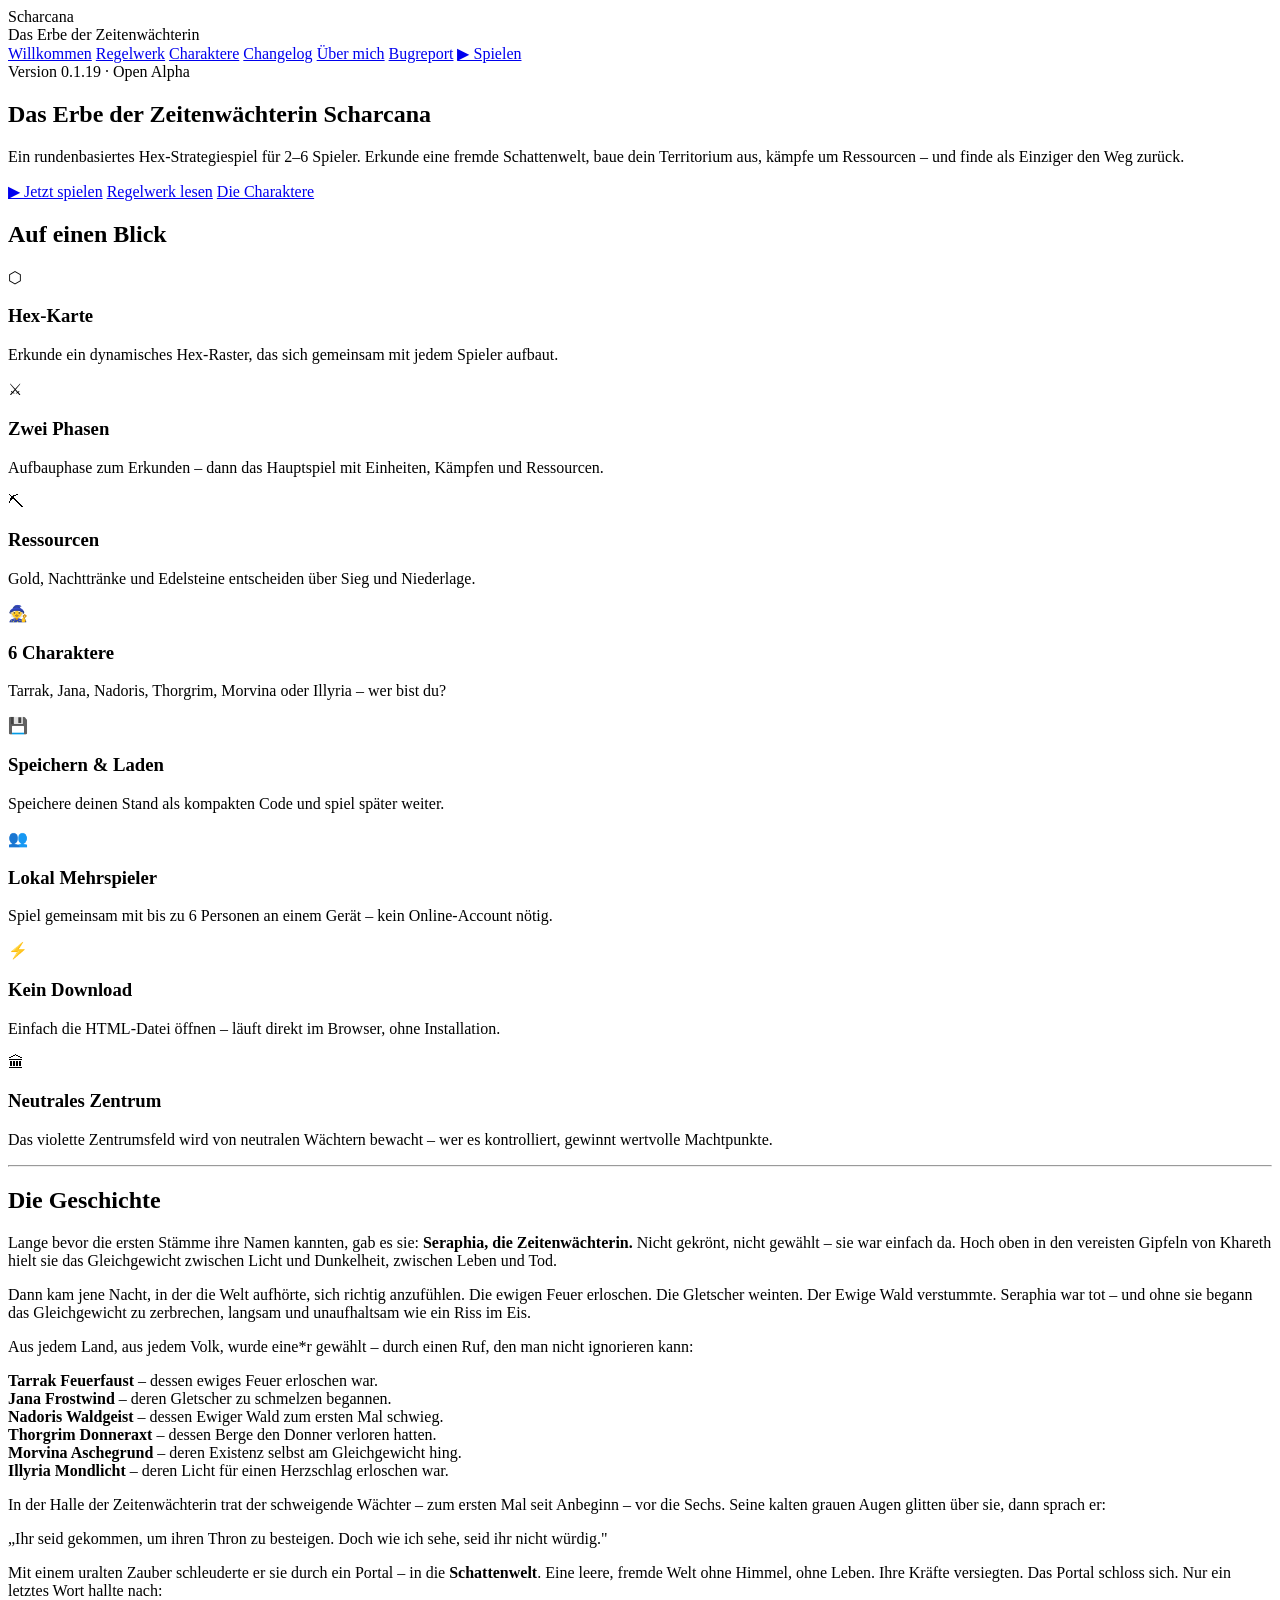
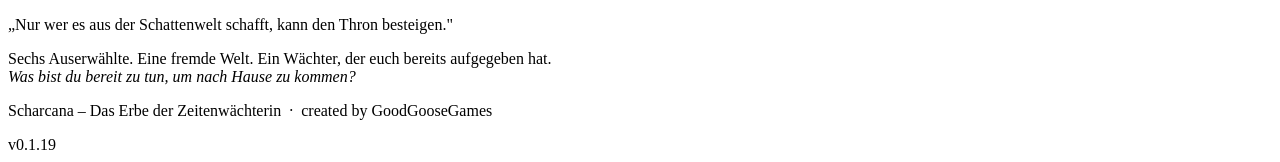
==== commit 11f0c14e: "Add files via upload" ====
--- a/index.html
+++ b/index.html
@@ -3,635 +3,37 @@
 <head>
   <meta charset="UTF-8">
   <meta name="viewport" content="width=device-width, initial-scale=1.0">
-  <title>Scharcana – Erbe der Zeitenwächterin</title>
+  <title>Scharcana – Das Erbe der Zeitenwächterin</title>
   <link rel="preconnect" href="https://fonts.bunny.net">
   <link href="https://fonts.bunny.net/css?family=exo-2:400,400i,700,700i,900,900i&display=swap" rel="stylesheet">
-  <style>
-    /* ── Reset & Basis ──────────────────────────────────────────────── */
-    *, *::before, *::after { margin: 0; padding: 0; box-sizing: border-box; }
-
-    :root {
-      --bg:           #14161a;
-      --bg-panel:     #1c2028;
-      --bg-card:      #20252f;
-      --bg-card-2:    #252b36;
-      --border:       #2a3040;
-      --border-light: #3a4458;
-      --text:         #f0f2f6;
-      --text-muted:   #d8dce8;
-      --text-dim:     #3a4050;
-      --accent:       #7a8ab0;
-      --accent-glow:  #9baacc;
-      --gold:         #c8a42a;
-      --gold-dim:     #5a4510;
-      --gold-bg:      #1e1808;
-      --fire:    #c0281a; --fire-l:   #ff6644;
-      --ice:     #1a55c0; --ice-l:    #66aaff;
-      --nature:  #1a7a28; --nature-l: #55cc66;
-      --thunder: #b08800; --thunder-l:#ffdd44;
-      --dark:    #7722cc; --dark-l:   #bb77ff;
-      --light:   #8899bb; --light-l:  #ddeeff;
-    }
-
-    html { scroll-behavior: smooth; }
-
-    body {
-      background: var(--bg);
-      color: var(--text);
-      font-family: "Exo 2", sans-serif;
-      font-size: 16px;
-      line-height: 1.75;
-      min-height: 100vh;
-    }
-
-    /* Dot-Grid Hintergrund */
-    body::before {
-      content: '';
-      position: fixed; inset: 0;
-      background-image: radial-gradient(circle, #2a3040 1px, transparent 1px);
-      background-size: 28px 28px;
-      opacity: 0.45;
-      pointer-events: none;
-      z-index: 0;
-    }
-
-    /* ── Wrapper ────────────────────────────────────────────────────── */
-    .page-wrap {
-      position: relative; z-index: 1;
-      max-width: 1100px;
-      margin: 0 auto;
-      padding: 0 28px;
-    }
-
-    /* ── Navigation ─────────────────────────────────────────────────── */
-    nav {
-      position: sticky; top: 0; z-index: 200;
-      background: rgba(20, 22, 26, 0.95);
-      backdrop-filter: blur(10px);
-      border-bottom: 1px solid var(--border);
-    }
-    .nav-inner {
-      max-width: 1100px; margin: 0 auto;
-      padding: 0 28px;
-      display: flex; align-items: stretch; gap: 0;
-    }
-    .nav-logo {
-      display: flex; flex-direction: column; justify-content: center;
-      padding: 12px 24px 12px 0;
-      margin-right: 8px;
-      border-right: 1px solid var(--border);
-    }
-    .nav-logo-title {
-      font-size: 1rem; font-weight: 900;
-      color: var(--gold); letter-spacing: 0.1em; text-transform: uppercase;
-      line-height: 1;
-    }
-    .nav-logo-sub {
-      font-size: 0.65rem; color: var(--text-muted);
-      letter-spacing: 0.12em; text-transform: uppercase;
-      margin-top: 3px;
-    }
-    .nav-btn {
-      background: none; border: none;
-      color: #6b7590;
-      font-family: inherit; font-size: 0.8rem;
-      font-weight: 700; letter-spacing: 0.07em;
-      text-transform: uppercase;
-      padding: 0 14px; height: 52px;
-      cursor: pointer;
-      position: relative;
-      transition: color .18s;
-      white-space: nowrap;
-    }
-    .nav-btn::after {
-      content: '';
-      position: absolute; bottom: 0; left: 8px; right: 8px;
-      height: 2px; background: var(--gold);
-      transform: scaleX(0);
-      transition: transform .18s;
-    }
-    .nav-btn:hover { color: var(--text); }
-    .nav-btn.active { color: var(--gold); }
-    .nav-btn.active::after { transform: scaleX(1); }
-    .nav-play {
-      margin-left: auto; align-self: center;
-      background: var(--gold); color: #0e0c04;
-      font-family: inherit; font-size: 0.75rem; font-weight: 700;
-      letter-spacing: 0.1em; text-transform: uppercase;
-      padding: 8px 18px; border: none; cursor: pointer;
-      text-decoration: none;
-      transition: background .18s;
-      white-space: nowrap;
-    }
-    .nav-play:hover { background: #e8c040; }
-
-    /* ── Sections ───────────────────────────────────────────────────── */
-    .section { display: none; padding: 56px 0 96px; }
-    .section.active { display: block; }
-
-    /* ── Typografie ─────────────────────────────────────────────────── */
-    h1 {
-      font-size: clamp(2rem, 5vw, 3.4rem);
-      font-weight: 900; line-height: 1.1; color: #fff;
-      letter-spacing: -0.02em;
-    }
-    h1 .eyebrow {
-      display: block;
-      font-size: .36em; font-weight: 400;
-      color: var(--text-muted); letter-spacing: 0.18em;
-      text-transform: uppercase; margin-bottom: 8px;
-    }
-    h2 {
-      font-size: 0.72rem; font-weight: 700;
-      color: var(--gold); letter-spacing: 0.2em;
-      text-transform: uppercase;
-      margin-bottom: 32px;
-      display: flex; align-items: center; gap: 10px;
-    }
-    h2::after {
-      content: ''; flex: 1;
-      height: 1px; background: var(--border);
-    }
-    h3 { font-size: 1rem; font-weight: 700; color: #fff; margin-bottom: 8px; }
-    p { color: var(--text); margin-bottom: 14px; }
-    p:last-child { margin-bottom: 0; }
-    ul { padding-left: 20px; }
-    li { color: var(--text); margin-bottom: 5px; }
-    strong { color: #fff; font-weight: 700; }
-    em { color: var(--text-muted); font-style: italic; }
-
-    hr.divider {
-      border: none; border-top: 1px solid var(--border);
-      margin: 48px 0;
-    }
-
-    /* ── Buttons ────────────────────────────────────────────────────── */
-    .btn {
-      display: inline-block;
-      font-family: inherit; font-size: 0.82rem;
-      font-weight: 700; letter-spacing: 0.1em;
-      text-transform: uppercase;
-      padding: 11px 26px;
-      cursor: pointer; text-decoration: none;
-      transition: .18s;
-    }
-    .btn-primary { background: var(--gold); color: #0e0c04; border: none; }
-    .btn-primary:hover { background: #e8c040; }
-    .btn-outline { background: transparent; color: var(--text-muted); border: 1px solid var(--border-light); }
-    .btn-outline:hover { color: var(--text); border-color: var(--accent); }
-
-    /* ── Infobox ────────────────────────────────────────────────────── */
-    .infobox {
-      background: var(--bg-card); border: 1px solid var(--border);
-      padding: 20px 24px; margin-bottom: 12px;
-    }
-    .infobox.gold  { border-left: 3px solid var(--gold); }
-    .infobox.blue  { border-left: 3px solid var(--ice-l); }
-    .infobox.dim   { border-left: 3px solid var(--border-light); }
-
-    /* ══════════════════════════════════════════════════════════════════
-       WILLKOMMEN
-    ══════════════════════════════════════════════════════════════════ */
-
-    /* Hero */
-    .hero { padding: 60px 0 52px; border-bottom: 1px solid var(--border); margin-bottom: 56px; }
-    .hero-badge {
-      display: inline-block;
-      font-size: 0.68rem; font-weight: 700; letter-spacing: 0.18em;
-      text-transform: uppercase;
-      color: var(--gold); background: var(--gold-bg);
-      border: 1px solid var(--gold-dim);
-      padding: 4px 12px; margin-bottom: 22px;
-    }
-    .hero p { font-size: 1.05rem; color: var(--text-muted); max-width: 600px; margin-bottom: 32px; }
-    .hero-btns { display: flex; gap: 12px; flex-wrap: wrap; }
-
-    /* Feature-Grid */
-    .feature-grid {
-      display: grid;
-      grid-template-columns: repeat(auto-fill, minmax(200px, 1fr));
-      gap: 12px; margin-top: 16px;
-    }
-    .feature-card {
-      background: var(--bg-card); border: 1px solid var(--border);
-      padding: 22px 18px;
-      transition: border-color .18s, background .18s;
-    }
-    .feature-card:hover { background: var(--bg-card-2); border-color: var(--border-light); }
-    .feature-card .f-icon { font-size: 1.5rem; margin-bottom: 10px; display: block; }
-    .feature-card h3 { font-size: 0.92rem; margin-bottom: 6px; }
-    .feature-card p { font-size: 0.84rem; color: var(--text-muted); max-width: none; margin: 0; }
-
-    /* Story */
-    .story-block {
-      background: var(--bg-card); border: 1px solid var(--border);
-      border-left: 3px solid var(--border-light);
-      padding: 32px 36px;
-    }
-    .story-block p { color: var(--text-muted); font-size: 0.95rem; }
-    .story-quote {
-      font-size: 1.05rem; font-style: italic; color: var(--text);
-      border-left: 2px solid var(--gold-dim);
-      padding: 10px 0 10px 18px; margin: 24px 0;
-    }
-    .story-names {
-      display: grid;
-      grid-template-columns: repeat(auto-fill, minmax(240px, 1fr));
-      gap: 8px; margin: 20px 0;
-    }
-    .story-name-item {
-      background: var(--bg-panel); border: 1px solid var(--border);
-      padding: 8px 14px; font-size: 0.88rem; color: var(--text-muted);
-    }
-    .story-name-item strong { color: var(--text); }
-
-    /* ══════════════════════════════════════════════════════════════════
-       REGELWERK
-    ══════════════════════════════════════════════════════════════════ */
-
-    .regel-layout {
-      display: grid;
-      grid-template-columns: 220px 1fr;
-      gap: 40px; align-items: start;
-    }
-    .regel-toc {
-      position: sticky; top: 70px;
-      background: var(--bg-card); border: 1px solid var(--border);
-      padding: 20px;
-    }
-    .regel-toc-title {
-      font-size: 0.68rem; font-weight: 700;
-      letter-spacing: 0.16em; text-transform: uppercase;
-      color: var(--text-muted); margin-bottom: 12px;
-    }
-    .regel-toc a {
-      display: block; color: var(--text-muted);
-      font-size: 0.82rem; text-decoration: none;
-      padding: 5px 0; border-bottom: 1px solid var(--border);
-      transition: color .15s;
-    }
-    .regel-toc a:last-child { border-bottom: none; }
-    .regel-toc a:hover { color: var(--gold); }
-
-    .regel-content { min-width: 0; }
-    .regel-section { margin-bottom: 40px; scroll-margin-top: 80px; }
-    .regel-section-title {
-      font-size: 0.7rem; font-weight: 700;
-      color: var(--gold); letter-spacing: 0.2em;
-      text-transform: uppercase;
-      padding-bottom: 10px; margin-bottom: 20px;
-      border-bottom: 1px solid var(--border);
-    }
-
-    .regel-block {
-      background: var(--bg-card); border: 1px solid var(--border);
-      padding: 22px 24px; margin-bottom: 10px;
-    }
-    .regel-block h3 {
-      font-size: 0.88rem; font-weight: 700;
-      color: var(--accent-glow);
-      letter-spacing: 0.06em; text-transform: uppercase;
-      margin-bottom: 12px;
-    }
-    .regel-block p, .regel-block li { font-size: 0.9rem; color: var(--text); max-width: none; }
-    .regel-block li { margin-bottom: 6px; }
-
-    /* Einheiten-Tabelle */
-    .unit-table { width: 100%; border-collapse: collapse; font-size: 0.88rem; }
-    .unit-table th {
-      text-align: left; padding: 8px 12px;
-      background: var(--bg-panel); color: var(--text-muted);
-      font-size: 0.72rem; font-weight: 700;
-      letter-spacing: 0.1em; text-transform: uppercase;
-      border-bottom: 1px solid var(--border);
-    }
-    .unit-table td { padding: 10px 12px; border-bottom: 1px solid var(--border); vertical-align: top; }
-    .unit-table tr:last-child td { border-bottom: none; }
-    .unit-table tr:hover td { background: var(--bg-card-2); }
-
-    /* Kampf-Matrix */
-    .fight-row {
-      display: grid; grid-template-columns: 1fr auto 1fr;
-      align-items: center; gap: 12px;
-      background: var(--bg-card); border: 1px solid var(--border);
-      padding: 12px 16px; margin-bottom: 6px; font-size: 0.88rem;
-    }
-    .fight-row .attacker { color: var(--text-muted); }
-    .fight-row .vs { color: var(--text-dim); font-size: 0.75rem; font-weight: 700; letter-spacing: 0.1em; }
-    .fight-row .result { color: var(--text); font-style: italic; }
-
-    /* MP-Leiste */
-    .mp-bar { display: flex; flex-direction: column; gap: 4px; }
-    .mp-row { display: flex; align-items: center; gap: 12px; font-size: 0.86rem; }
-    .mp-color {
-      width: 14px; height: 14px; border-radius: 2px; flex-shrink: 0;
-    }
-
-    /* Steuerung */
-    .key-table { font-size: 0.88rem; }
-    .key-table tr td:first-child {
-      color: var(--text-muted); white-space: nowrap;
-      padding-right: 16px; padding-bottom: 8px;
-    }
-    .key {
-      display: inline-block;
-      background: var(--bg-panel); border: 1px solid var(--border-light);
-      color: var(--accent-glow); font-size: 0.78rem; font-weight: 700;
-      padding: 2px 7px; margin-right: 3px;
-    }
-
-    /* Tipps */
-    .tip-list { display: flex; flex-direction: column; gap: 8px; }
-    .tip-item {
-      display: flex; gap: 14px; align-items: flex-start;
-      background: var(--bg-card); border: 1px solid var(--border);
-      padding: 14px 18px; font-size: 0.88rem;
-    }
-    .tip-num {
-      font-size: 0.72rem; font-weight: 900; color: var(--gold);
-      background: var(--gold-bg); border: 1px solid var(--gold-dim);
-      min-width: 26px; height: 26px;
-      display: flex; align-items: center; justify-content: center;
-      flex-shrink: 0; margin-top: 1px;
-    }
-
-    /* ══════════════════════════════════════════════════════════════════
-       CHARAKTERE
-    ══════════════════════════════════════════════════════════════════ */
-
-    .char-grid {
-      display: grid;
-      grid-template-columns: repeat(auto-fill, minmax(320px, 1fr));
-      gap: 14px;
-    }
-    .char-card {
-      background: var(--bg-card); border: 1px solid var(--border);
-      border-top: 3px solid var(--c, var(--border));
-      padding: 24px 24px 20px;
-      transition: background .18s;
-    }
-    .char-card:hover { background: var(--bg-card-2); }
-
-    .char-img-wrap {
-      width: 100%; height: 220px;
-      background: var(--bg-panel);
-      border-bottom: 1px solid var(--border);
-      margin: -24px -24px 20px -24px;
-      width: calc(100% + 48px);
-      overflow: hidden;
-      display: flex; align-items: center; justify-content: center;
-    }
-    .char-img-wrap img {
-      width: 100%; height: 100%;
-      object-fit: contain;
-      object-position: center top;
-      filter: saturate(0.9);
-      transition: transform .3s, filter .3s;
-    }
-    .char-card:hover .char-img-wrap img {
-      transform: scale(1.03);
-      filter: saturate(1.1);
-    }
-
-    .char-header { display: flex; justify-content: space-between; align-items: flex-start; margin-bottom: 14px; }
-    .char-name { font-size: 1.1rem; font-weight: 900; color: #fff; line-height: 1.2; }
-    .char-element-badge {
-      font-size: 0.68rem; font-weight: 700; letter-spacing: 0.1em;
-      text-transform: uppercase; color: var(--c); white-space: nowrap; margin-top: 2px;
-    }
-    .char-race-tag {
-      font-size: 0.68rem; font-weight: 700; letter-spacing: 0.1em;
-      text-transform: uppercase;
-      color: var(--text-dim);
-      background: var(--bg-panel); border: 1px solid var(--border);
-      padding: 3px 8px; white-space: nowrap;
-    }
-    .char-origin { font-size: 0.82rem; color: var(--text-muted); margin-bottom: 10px; }
-    .char-traits { font-size: 0.8rem; color: var(--text-dim); font-style: italic; margin-bottom: 12px; }
-    .char-bio { font-size: 0.86rem; color: var(--text-muted); margin-bottom: 14px; max-width: none; }
-    .char-quote {
-      font-size: 0.85rem; font-style: italic;
-      color: var(--text-muted);
-      border-left: 2px solid var(--border-light);
-      padding: 8px 0 8px 12px;
-    }
-
-    /* ══════════════════════════════════════════════════════════════════
-       CHANGELOG
-    ══════════════════════════════════════════════════════════════════ */
-
-    .changelog-list { position: relative; }
-    .changelog-list::before {
-      content: ''; position: absolute;
-      left: 0; top: 8px; bottom: 0;
-      width: 1px; background: var(--border);
-    }
-    .cl-entry {
-      padding: 0 0 40px 32px;
-      position: relative;
-    }
-    .cl-entry::before {
-      content: '';
-      position: absolute; left: -4px; top: 9px;
-      width: 9px; height: 9px;
-      background: var(--gold); border-radius: 50%;
-      box-shadow: 0 0 0 2px var(--bg);
-    }
-    .cl-entry.old::before { background: var(--border-light); }
-    .cl-entry.planned::before { background: var(--accent-glow); border: 1px dashed var(--accent); }
-    .cl-entry.planned .cl-version { color: var(--accent-glow); font-size: 0.69rem; }
-    .cl-entry.planned h3 { color: #f0f2f6; font-size: 1.01rem; }
-    .cl-entry.planned li { color: #d8dce8; font-size: 0.89rem; }
-    .cl-entry.planned strong { color: #f0f2f6; font-weight: 700; }
-
-    .cl-section-label {
-      font-size: 0.78rem; font-weight: 700; letter-spacing: 0.22em;
-      text-transform: uppercase;
-      padding: 7px 14px 7px 14px;
-      margin: 0 0 24px 0;
-      display: inline-flex; align-items: center; gap: 10px;
-      position: relative;
-      background: var(--bg-card);
-      border: 1px dashed var(--border-light);
-      color: var(--accent-glow);
-    }
-    .cl-section-label.label-released {
-      color: var(--gold);
-      border-style: solid;
-      border-color: var(--gold-dim);
-      background: var(--gold-bg);
-      margin-top: 32px;
-    }
-    .cl-version {
-      font-size: 0.68rem; font-weight: 700; letter-spacing: 0.16em;
-      text-transform: uppercase; color: var(--gold); margin-bottom: 4px;
-    }
-    .cl-entry.old .cl-version { color: var(--text-muted); }
-    .cl-entry h3 { font-size: 1rem; color: #fff; margin-bottom: 10px; }
-    .cl-tags { display: flex; gap: 6px; flex-wrap: wrap; margin-bottom: 12px; }
-    .tag {
-      font-size: 0.66rem; font-weight: 700; letter-spacing: 0.08em;
-      text-transform: uppercase; padding: 2px 8px; border: 1px solid;
-    }
-    .tag-new    { color: #55cc66; border-color: #1a4a22; background: #0d2010; }
-    .tag-fix    { color: #66aaff; border-color: #1a2e60; background: #0a1530; }
-    .tag-change { color: #ffdd44; border-color: #5a4510; background: #1e1808; }
-    .tag-wip    { color: var(--text-muted); border-color: var(--border); background: transparent; }
-    .cl-entry ul { list-style: none; padding: 0; }
-    .cl-entry li {
-      font-size: 0.88rem; color: var(--text-muted);
-      padding: 4px 0; border-bottom: 1px solid var(--border); display: flex; gap: 8px;
-    }
-    .cl-entry li:last-child { border-bottom: none; }
-    .cl-entry li::before { content: '·'; color: var(--text-dim); flex-shrink: 0; margin-top: 1px; }
-
-    /* ══════════════════════════════════════════════════════════════════
-       ÜBER MICH
-    ══════════════════════════════════════════════════════════════════ */
-
-    .about-layout {
-      display: grid;
-      grid-template-columns: 1fr 320px;
-      gap: 32px; align-items: start;
-    }
-    .about-main {
-      background: var(--bg-card); border: 1px solid var(--border);
-      padding: 36px;
-    }
-    .about-avatar {
-      width: 96px; height: 96px;
-      border: 2px solid var(--border-light);
-      margin-bottom: 20px;
-      overflow: hidden;
-      flex-shrink: 0;
-    }
-    .about-avatar img {
-      width: 100%; height: 100%;
-      object-fit: cover;
-    }
-    .about-main p { font-size: 0.92rem; max-width: none; color: var(--text); }
-    .about-sidebar { display: flex; flex-direction: column; gap: 12px; }
-    .about-info-card {
-      background: var(--bg-card); border: 1px solid var(--border);
-      padding: 20px;
-    }
-    .about-info-card h3 {
-      font-size: 0.68rem; font-weight: 700; letter-spacing: 0.16em;
-      text-transform: uppercase; color: var(--text-muted); margin-bottom: 12px;
-    }
-    .about-info-card p, .about-info-card li { font-size: 0.86rem; max-width: none; }
-
-    /* ══════════════════════════════════════════════════════════════════
-       BUGREPORT
-    ══════════════════════════════════════════════════════════════════ */
-
-    .bug-layout {
-      display: grid;
-      grid-template-columns: 1fr 280px;
-      gap: 32px; align-items: start;
-    }
-    .bug-form {
-      background: var(--bg-card); border: 1px solid var(--border);
-      padding: 32px;
-    }
-    .form-group { margin-bottom: 20px; }
-    .form-group label {
-      display: block; font-size: 0.72rem; font-weight: 700;
-      letter-spacing: 0.12em; text-transform: uppercase;
-      color: var(--text-muted); margin-bottom: 7px;
-    }
-    .form-group input,
-    .form-group select,
-    .form-group textarea {
-      width: 100%; background: var(--bg-panel); border: 1px solid var(--border);
-      color: var(--text); font-family: inherit; font-size: 0.9rem;
-      padding: 10px 14px; outline: none;
-      transition: border-color .18s;
-    }
-    .form-group input:focus,
-    .form-group select:focus,
-    .form-group textarea:focus { border-color: var(--accent); }
-    .form-group textarea { resize: vertical; min-height: 130px; }
-    .form-group select option { background: var(--bg-panel); }
-    .form-hint { font-size: 0.78rem; color: var(--text-dim); margin-top: 6px; }
-    .form-row { display: grid; grid-template-columns: 1fr 1fr; gap: 16px; }
-
-    .bug-info {
-      display: flex; flex-direction: column; gap: 12px;
-    }
-    .bug-info-card {
-      background: var(--bg-card); border: 1px solid var(--border);
-      padding: 18px 20px;
-    }
-    .bug-info-card h3 {
-      font-size: 0.68rem; font-weight: 700; letter-spacing: 0.14em;
-      text-transform: uppercase; color: var(--text-muted); margin-bottom: 10px;
-    }
-    .bug-info-card p, .bug-info-card li { font-size: 0.84rem; max-width: none; }
-    .bug-info-card li { margin-bottom: 4px; }
-
-    /* ── Footer ─────────────────────────────────────────────────────── */
-    footer {
-      border-top: 1px solid var(--border);
-      position: relative; z-index: 1;
-    }
-    .footer-inner {
-      max-width: 1100px; margin: 0 auto; padding: 22px 28px;
-      display: flex; justify-content: space-between; align-items: center;
-      gap: 16px; flex-wrap: wrap;
-    }
-    .footer-inner p { font-size: 0.78rem; color: var(--text-muted); margin: 0; max-width: none; }
-    .footer-version {
-      font-size: 0.72rem; color: var(--text-muted);
-      background: var(--bg-panel); border: 1px solid var(--border);
-      padding: 3px 10px;
-    }
-
-    /* ── Responsive ─────────────────────────────────────────────────── */
-    @media (max-width: 820px) {
-      .regel-layout  { grid-template-columns: 1fr; }
-      .regel-toc     { position: static; display: none; }
-      .about-layout  { grid-template-columns: 1fr; }
-      .bug-layout    { grid-template-columns: 1fr; }
-      .form-row      { grid-template-columns: 1fr; }
-      .char-grid     { grid-template-columns: 1fr; }
-    }
-    @media (max-width: 640px) {
-      .nav-logo-sub { display: none; }
-      .nav-btn { padding: 0 10px; font-size: 0.72rem; }
-    }
-  </style>
+  <link rel="stylesheet" href="style.css">
 </head>
 <body>
 
-  <!-- ── Navigation ───────────────────────────────────────────────── -->
   <nav>
     <div class="nav-inner">
       <div class="nav-logo">
         <div class="nav-logo-title">Scharcana</div>
-        <div class="nav-logo-sub">Erbe der Zeitenwächterin</div>
+        <div class="nav-logo-sub">Das Erbe der Zeitenwächterin</div>
       </div>
-      <button class="nav-btn active" data-tab="willkommen">Willkommen</button>
-      <button class="nav-btn" data-tab="regelwerk">Regelwerk</button>
-      <button class="nav-btn" data-tab="charaktere">Charaktere</button>
-      <button class="nav-btn" data-tab="changelog">Changelog</button>
-      <button class="nav-btn" data-tab="ueber">Über mich</button>
-      <button class="nav-btn" data-tab="bugreport">Bugreport</button>
-      <a href="Scharcana_0.1.17.html" class="nav-play" target="_blank" rel="noopener" onclick="window.open(this.href,'_blank'); return false;">▶ Spielen</a>
+      <a class="nav-btn" href="index.html" data-page="willkommen">Willkommen</a>
+      <a class="nav-btn" href="regelwerk.html" data-page="regelwerk">Regelwerk</a>
+      <a class="nav-btn" href="charaktere.html" data-page="charaktere">Charaktere</a>
+      <a class="nav-btn" href="changelog.html" data-page="changelog">Changelog</a>
+      <a class="nav-btn" href="ueber.html" data-page="ueber">Über mich</a>
+      <a class="nav-btn" href="melden.html" data-page="melden">Bugreport</a>
+      <a href="Scharcana_0.1.19.html" class="nav-play" target="_blank" rel="noopener">▶ Spielen</a>
     </div>
   </nav>
 
-  <!-- ══════════════════════════════════════════════════════════════════
-       WILLKOMMEN
-  ══════════════════════════════════════════════════════════════════ -->
   <section class="section active" id="tab-willkommen">
     <div class="page-wrap">
 
       <!-- Hero -->
       <div class="hero">
-        <div class="hero-badge">Version 0.1.17 · Open Beta</div>
+        <div class="hero-badge">Version 0.1.19 · Open Alpha</div>
         <h1>
-          <span class="eyebrow">Erbe der Zeitenwächterin</span>
+          <span class="eyebrow">Das Erbe der Zeitenwächterin</span>
           Scharcana
         </h1>
         <p>
@@ -639,9 +41,9 @@
           baue dein Territorium aus, kämpfe um Ressourcen – und finde als Einziger den Weg zurück.
         </p>
         <div class="hero-btns">
-          <a href="Scharcana_0.1.17.html" class="btn btn-primary" target="_blank" rel="noopener" onclick="window.open(this.href,'_blank'); return false;">▶ Jetzt spielen</a>
-          <button class="btn btn-outline" onclick="showTab('regelwerk')">Regelwerk lesen</button>
-          <button class="btn btn-outline" onclick="showTab('charaktere')">Die Charaktere</button>
+          <a href="Scharcana_0.1.19.html" class="btn btn-primary" target="_blank" rel="noopener">▶ Jetzt spielen</a>
+          <a href="regelwerk.html" class="btn btn-outline">Regelwerk lesen</a>
+          <a href="charaktere.html" class="btn btn-outline">Die Charaktere</a>
         </div>
       </div>
 
@@ -738,989 +140,13 @@
     </div>
   </section>
 
-  <!-- ══════════════════════════════════════════════════════════════════
-       REGELWERK
-  ══════════════════════════════════════════════════════════════════ -->
-  <section class="section" id="tab-regelwerk">
-    <div class="page-wrap">
-      <h2>Regelwerk</h2>
-
-      <div class="regel-layout">
-
-        <!-- Inhaltsverzeichnis (Sidebar) -->
-        <aside class="regel-toc">
-          <div class="regel-toc-title">Inhalt</div>
-          <a href="#regel-ziel">Spielziel</a>
-          <a href="#regel-felder">Die Felder</a>
-          <a href="#regel-aufbau">Aufbauphase</a>
-          <a href="#regel-ablauf">Rundenablauf</a>
-          <a href="#regel-einheiten">Einheiten</a>
-          <a href="#regel-bewegung">Bewegung</a>
-          <a href="#regel-kampf">Kampf</a>
-          <a href="#regel-neutral">Neutrale Einheiten</a>
-          <a href="#regel-gebaeude">Gebäude</a>
-          <a href="#regel-edelsteine">Edelsteine</a>
-          <a href="#regel-mp">Machtpunkte</a>
-          <a href="#regel-steuerung">Steuerung</a>
-          <a href="#regel-tipps">Tipps</a>
-        </aside>
-
-        <!-- Regeltext -->
-        <div class="regel-content">
-
-          <!-- Spielziel -->
-          <div class="regel-section" id="regel-ziel">
-            <div class="regel-section-title">Spielziel</div>
-            <div class="regel-block">
-              <h3>Siegbedingungen</h3>
-              <p>Wer als Erster <strong>30 Machtpunkte (MP)</strong> erreicht, gewinnt sofort.<br>
-              Alternativ gewinnt der letzte Spieler, der noch nicht auf 0 MP gesunken ist.</p>
-            </div>
-            <div class="regel-block">
-              <h3>Startpunkte</h3>
-              <p>Jeder Spieler beginnt mit bis zu 5 MP – je weiter das Lager vom Mittelpunkt entfernt liegt, desto mehr Startpunkte.</p>
-              <table class="unit-table" style="margin-top:10px;">
-                <thead><tr><th>Entfernung vom Startfeld</th><th>Startpunkte</th></tr></thead>
-                <tbody>
-                  <tr><td>1 Feld</td><td>1 MP</td></tr>
-                  <tr><td>2 Felder</td><td>2 MP</td></tr>
-                  <tr><td>3 Felder</td><td>3 MP</td></tr>
-                  <tr><td>4 Felder</td><td>4 MP</td></tr>
-                  <tr><td>5+ Felder</td><td>5 MP (Maximum)</td></tr>
-                </tbody>
-              </table>
-            </div>
-          </div>
-
-          <!-- Felder -->
-          <div class="regel-section" id="regel-felder">
-            <div class="regel-section-title">Die Felder</div>
-            <div class="regel-block">
-              <h3>Feldtypen</h3>
-              <ul>
-                <li><strong>Violettes Feld (Zentrum)</strong> – Hier befinden sich neutrale Wächter, die das Zentrum bewachen.</li>
-                <li><strong>Grünes Feld (erkundetes Gebiet)</strong> – Felder, die betreten und erschlossen wurden. Einheiten können sich hier bewegen, Gebäude werden hier gebaut.</li>
-                <li><strong>Rotes Feld (Gebirge)</strong> – Unpassierbar. Schleicher können <em>daneben</em> Minen bauen, um Gold und Edelsteine abzubauen.</li>
-                <li><strong>Schwarzes Feld (versiegelter Rand)</strong> – Die Grenze der Schattenwelt. Unpassierbar. Erscheint nach der Aufbauphase.</li>
-              </ul>
-            </div>
-          </div>
-
-          <!-- Aufbauphase -->
-          <div class="regel-section" id="regel-aufbau">
-            <div class="regel-section-title">Phase 1 · Aufbauphase</div>
-            <div class="regel-block">
-              <h3>Züge pro Spieler</h3>
-              <table class="unit-table" style="margin-top:8px;">
-                <thead><tr><th>Spielerzahl</th><th>Züge</th></tr></thead>
-                <tbody>
-                  <tr><td>2 Spieler</td><td>10 Züge</td></tr>
-                  <tr><td>3 Spieler</td><td>11 Züge</td></tr>
-                  <tr><td>4 Spieler</td><td>12 Züge</td></tr>
-                  <tr><td>5 Spieler</td><td>13 Züge</td></tr>
-                  <tr><td>6 Spieler</td><td>14 Züge</td></tr>
-                </tbody>
-              </table>
-            </div>
-            <div class="regel-block">
-              <h3>Ablauf</h3>
-              <p>Jeder Spieler bewegt sich abwechselnd auf ein angrenzendes Feld. Betritt man ein noch unbekanntes Feld, wird es grün erschlossen. Wo man am Ende steht, wird das eigene <strong>Lager (⌂)</strong> aufgebaut.</p>
-            </div>
-            <div class="regel-block">
-              <h3>Abstandsregel (letzte Züge)</h3>
-              <ul>
-                <li><strong>Vorletzter Zug (2 übrig):</strong> Mindestens 1 freies Feld Abstand zu allen anderen.</li>
-                <li><strong>Letzter Zug (1 übrig):</strong> Mindestens 2 freie Felder Abstand zu allen anderen.</li>
-                <li><strong>Stehen bleiben:</strong> Erlaubt, wenn der nötige Abstand bereits eingehalten wird.</li>
-              </ul>
-            </div>
-          </div>
-
-          <!-- Rundenablauf -->
-          <div class="regel-section" id="regel-ablauf">
-            <div class="regel-section-title">Phase 2 · Hauptspiel · Rundenablauf</div>
-            <div class="regel-block">
-              <h3>Schritt 1 – Ressourcenphase <em>(automatisch)</em></h3>
-              <p><strong>Grundversorgung</strong> – Einkommen hängt von der Einheitenzahl ab:</p>
-              <ul>
-                <li>Bis 3 Einheiten → <strong>+3 Gold, +3 Tränke</strong></li>
-                <li>4–5 Einheiten → <strong>+2 Gold, +2 Tränke</strong></li>
-                <li>6+ Einheiten → <strong>+1 Gold, +1 Trank</strong></li>
-              </ul>
-              <p style="margin-top:10px;"><strong>Abbauertrag</strong> – Schleicher auf eigenen Gebäuden erzielen automatisch Ressourcen (→ siehe Gebäude).</p>
-            </div>
-            <div class="regel-block">
-              <h3>Schritt 2 – Hauptphase</h3>
-              <p>Einheiten bewegen, angreifen, Gebäude bauen. Am eigenen Lager (⌂) kann man:</p>
-              <ul>
-                <li>Schattenwächter kaufen → <strong>4 Gold</strong></li>
-                <li>Nebelschleicher kaufen → <strong>2 Gold</strong></li>
-                <li>Gold gegen Tränke tauschen → <strong>2 Gold → 1 Trank</strong></li>
-                <li>Tränke gegen Gold tauschen → <strong>2 Tränke → 1 Gold</strong></li>
-              </ul>
-            </div>
-            <div class="regel-block">
-              <h3>Schritt 3 – Beutephase <em>(automatisch)</em></h3>
-              <p>Für jede im eigenen Zug besiegte feindliche Einheit gibt es Gold:</p>
-              <ul>
-                <li>Schattenwächter besiegt → <strong>+2 Gold</strong></li>
-                <li>Nebelschleicher besiegt → <strong>+1 Gold</strong></li>
-              </ul>
-              <p>Die Beutephase springt nach kurzer Zeit automatisch zum nächsten Spieler.</p>
-            </div>
-          </div>
-
-          <!-- Einheiten -->
-          <div class="regel-section" id="regel-einheiten">
-            <div class="regel-section-title">Einheiten</div>
-            <div class="regel-block">
-              <table class="unit-table">
-                <thead>
-                  <tr>
-                    <th>Einheit</th>
-                    <th>Kosten</th>
-                    <th>LP</th>
-                    <th>Angriff</th>
-                    <th>Besonderheiten</th>
-                  </tr>
-                </thead>
-                <tbody>
-                  <tr>
-                    <td><strong>⚔ Schattenwächter (W)</strong></td>
-                    <td>4 Gold</td>
-                    <td>2</td>
-                    <td>2</td>
-                    <td>Kann in 2 Nebelschleicher aufgeteilt werden (1 Trank)</td>
-                  </tr>
-                  <tr>
-                    <td><strong>◆ Nebelschleicher (S)</strong></td>
-                    <td>2 Gold</td>
-                    <td>1</td>
-                    <td>1</td>
-                    <td>Bedient Minen &amp; Brunnen. Trägt Edelsteine. Zwei Schleicher können zu einem Wächter zusammengeführt werden (1 Trank – nicht bei Edelstein-Träger)</td>
-                  </tr>
-                </tbody>
-              </table>
-              <p style="margin-top:12px; font-size:0.86rem; color:var(--text-muted);">Jeder Spieler startet mit 1 Schattenwächter am Lager. Pro Feld: max. 3 Objekte gesamt (Einheiten + Gebäude + Lager).</p>
-            </div>
-          </div>
-
-          <!-- Bewegung -->
-          <div class="regel-section" id="regel-bewegung">
-            <div class="regel-section-title">Bewegung</div>
-            <div class="regel-block">
-              <h3>Grundregeln</h3>
-              <ul>
-                <li>Jeder Schritt auf ein angrenzendes Feld kostet <strong>1 Trank</strong>.</li>
-                <li>Rote Felder (Gebirge) und schwarze Felder (Rand) sind gesperrt.</li>
-                <li>Einheiten können über eigene oder unbesetzte Felder ziehen.</li>
-              </ul>
-            </div>
-            <div class="regel-block">
-              <h3>Kettenbewegung</h3>
-              <p>Eine Kette benachbarter eigener Einheiten kann als <strong>Sprung</strong> genutzt werden – die gesamte Kette kostet nur <strong>1 Trank</strong>.</p>
-            </div>
-            <div class="regel-block">
-              <h3>Edelstein aufheben</h3>
-              <p>Bewegt sich ein Schleicher ohne Edelstein auf ein Feld mit liegendem Edelstein, hebt er ihn <strong>automatisch</strong> auf.</p>
-            </div>
-          </div>
-
-          <!-- Kampf -->
-          <div class="regel-section" id="regel-kampf">
-            <div class="regel-section-title">Kampf</div>
-            <div class="regel-block">
-              <h3>Einheitenangriff</h3>
-              <div style="display:flex; flex-direction:column; gap:6px; margin-top:4px;">
-                <div class="fight-row">
-                  <span class="attacker">Schleicher greift Schleicher an</span>
-                  <span class="vs">Ergebnis</span>
-                  <span class="result">Beide sterben</span>
-                </div>
-                <div class="fight-row">
-                  <span class="attacker">Schleicher greift Wächter an</span>
-                  <span class="vs">Ergebnis</span>
-                  <span class="result">Der Wächter bekommt einen Schaden und wird zum Schleicher. Der angreifende Schleicher stirbt.</span>
-                </div>
-                <div class="fight-row">
-                  <span class="attacker">Wächter greift Schleicher an</span>
-                  <span class="vs">Ergebnis</span>
-                  <span class="result">Der Schleicher stirbt. Der Wächter bekommt einen Schaden und wird zum Schleicher.</span>
-                </div>
-                <div class="fight-row">
-                  <span class="attacker">Wächter greift Wächter an</span>
-                  <span class="vs">Ergebnis</span>
-                  <span class="result">Beide sterben</span>
-                </div>
-                <div class="fight-row">
-                  <span class="attacker">Wächter greift 2 Schleicher an</span>
-                  <span class="vs">Ergebnis</span>
-                  <span class="result">Beide Schleicher sterben. Der Wächter stirbt ebenfalls.</span>
-                </div>
-                <div class="fight-row">
-                  <span class="attacker">Wächter greift 3 Schleicher an</span>
-                  <span class="vs">Ergebnis</span>
-                  <span class="result">2 Schleicher sterben. 1 Schleicher überlebt. Der Wächter stirbt.</span>
-                </div>
-              </div>
-            </div>
-            <div class="regel-block">
-              <h3>Lagerangriff</h3>
-              <p>Eine Einheit bewegt sich auf das <strong>feindliche Lager (⌂)</strong> – sie opfert sich und fügt dem Feind Schaden zu:</p>
-              <ul>
-                <li>Schattenwächter greift an – Feind verliert 2 MP · Angreifer erhält <strong>+4 MP</strong></li>
-                <li>Nebelschleicher greift an – Feind verliert 1 MP · Angreifer erhält <strong>+2 MP</strong></li>
-              </ul>
-              <p style="margin-top:8px;">Fällt ein Spieler auf 0 MP, scheidet er sofort aus. Alle seine Einheiten und Gebäude verschwinden.</p>
-            </div>
-          </div>
-
-          <!-- Neutrale Einheiten -->
-          <div class="regel-section" id="regel-neutral">
-            <div class="regel-section-title">Neutrale Einheiten (Zentrum)</div>
-            <div class="regel-block">
-              <h3>Erscheinen &amp; Regeneration</h3>
-              <ul>
-                <li>Runde 1: Zentrum ist leer.</li>
-                <li>Am Ende des Zuges von Spieler 1 erscheint der erste neutrale Wächter.</li>
-                <li>Nach jedem weiteren Spielerzug +1 neutraler Wächter, bis max. 3 im Zentrum stehen.</li>
-                <li>Wird ein neutraler Wächter degradiert (W→S), regeneriert er am Zugend zurück zu einem Wächter, anstatt dass ein neuer spawnt.</li>
-              </ul>
-            </div>
-            <div class="regel-block">
-              <h3>Belohnungen</h3>
-              <ul>
-                <li>Neutralen Wächter degradiert (W→S) → <strong>+1 MP sofort</strong></li>
-                <li>Neutralen Wächter getötet → <strong>+2 MP sofort</strong></li>
-                <li>Neutralen Schleicher getötet → <strong>+1 MP sofort</strong></li>
-              </ul>
-              <p style="margin-top:8px; font-size:0.86rem; color:var(--text-muted);">Kein Gold für Angriffe auf neutrale Einheiten.</p>
-            </div>
-          </div>
-
-          <!-- Gebäude -->
-          <div class="regel-section" id="regel-gebaeude">
-            <div class="regel-section-title">Gebäude</div>
-            <div class="regel-block">
-              <h3>⛏ Mine (2 Gold)</h3>
-              <ul>
-                <li>Muss <strong>neben einem roten Feld</strong> (Gebirge) gebaut werden.</li>
-                <li>Abbaustapel: 4× Gold + 1× Edelstein. Edelstein wandert pro Abbau nach oben.</li>
-                <li>Schleicher auf der Mine: +1 Gold (oder Edelstein, wenn oben im Stapel).</li>
-                <li><strong>Sofortabbau</strong> (Hauptphase): −2 Tränke → sofort 1 Ressource.</li>
-                <li>Verkaufen: +1 Gold.</li>
-              </ul>
-            </div>
-            <div class="regel-block">
-              <h3>◎ Brunnen (2 Gold)</h3>
-              <ul>
-                <li>Muss <strong>neben einem unerkundeten Feld</strong> (Rand) gebaut werden.</li>
-                <li>Schleicher auf dem Brunnen: +1 Trank (oder +5 MP bei Edelstein-Träger; Edelstein wird verbraucht).</li>
-                <li><strong>Sofortwandlung</strong> (Hauptphase): −2 Tränke + Edelstein → +5 MP.</li>
-                <li>Verkaufen: +1 Gold.</li>
-              </ul>
-            </div>
-            <p style="font-size:0.86rem; color:var(--text-muted); margin-top:8px;">Pro Feld ist nur 1 Gebäude erlaubt. Das Gebirge-/Randfeld darf nicht von einem zweiten Gebäude derselben Art genutzt werden.</p>
-          </div>
-
-          <!-- Edelsteine -->
-          <div class="regel-section" id="regel-edelsteine">
-            <div class="regel-section-title">Edelsteine</div>
-            <div class="regel-block">
-              <h3>Aufnehmen, Tragen, Einlösen</h3>
-              <ul>
-                <li><strong>Aufnehmen:</strong> Schleicher baut Edelstein aus Mine ab; oder bewegt sich auf ein Feld mit liegendem Edelstein (automatisch).</li>
-                <li><strong>Einlösen am Brunnen:</strong> Phase 2 automatisch → +5 MP. Oder Sofortwandlung in Hauptphase: −2 Tränke → +5 MP.</li>
-                <li><strong>Fallen lassen:</strong> Stirbt ein Schleicher mit Edelstein, bleibt der Edelstein auf dem Feld.</li>
-                <li><strong>Limit:</strong> Jeder Schleicher kann nur 1 Edelstein tragen. Zwei Schleicher mit Edelstein können nicht zu einem Wächter zusammengeführt werden.</li>
-              </ul>
-            </div>
-          </div>
-
-          <!-- Machtpunkte -->
-          <div class="regel-section" id="regel-mp">
-            <div class="regel-section-title">Machtpunkte</div>
-            <div class="regel-block">
-              <h3>Quellen</h3>
-              <ul>
-                <li>Lagerangriff mit Wächter → <strong>+4 MP</strong></li>
-                <li>Lagerangriff mit Schleicher → <strong>+2 MP</strong></li>
-                <li>Edelstein am Brunnen einlösen → <strong>+5 MP</strong></li>
-                <li>Neutralen Wächter degradiert → <strong>+1 MP</strong></li>
-                <li>Neutralen Wächter getötet → <strong>+2 MP</strong></li>
-                <li>Neutralen Schleicher getötet → <strong>+1 MP</strong></li>
-              </ul>
-            </div>
-            <div class="regel-block">
-              <h3>MP-Farbskala</h3>
-              <div class="mp-bar">
-                <div class="mp-row"><div class="mp-color" style="background:#c0281a;"></div><span>0–4 MP → Rot (kritisch)</span></div>
-                <div class="mp-row"><div class="mp-color" style="background:#c8a42a;"></div><span>5–9 MP → Gelb</span></div>
-                <div class="mp-row"><div class="mp-color" style="background:#1a7a28;"></div><span>10–19 MP → Grün</span></div>
-                <div class="mp-row"><div class="mp-color" style="background:#7722cc;"></div><span>20–24 MP → Lila</span></div>
-                <div class="mp-row"><div class="mp-color" style="background:#1a55c0;"></div><span>25–29 MP → Diamantblau</span></div>
-                <div class="mp-row"><div class="mp-color" style="background:#ddeeff;"></div><span>30 MP → Weißes Diamantlicht (Sieg!)</span></div>
-              </div>
-            </div>
-          </div>
-
-          <!-- Steuerung -->
-          <div class="regel-section" id="regel-steuerung">
-            <div class="regel-section-title">Steuerung (PC)</div>
-            <div class="regel-block">
-              <h3>Aufbauphase</h3>
-              <table class="key-table">
-                <tr><td><span class="key">Klick</span></td><td>Feld betreten / erschließen</td></tr>
-                <tr><td><span class="key">1</span>–<span class="key">6</span></td><td>Richtung wählen (Himmelsrichtungen)</td></tr>
-                <tr><td><span class="key">7</span></td><td>Zug überspringen (wenn erlaubt)</td></tr>
-                <tr><td><span class="key">L</span></td><td>Lager öffnen / schließen</td></tr>
-              </table>
-            </div>
-            <div class="regel-block">
-              <h3>Spielphase</h3>
-              <table class="key-table">
-                <tr><td><span class="key">Klick</span> Einheit</td><td>Einheit auswählen</td></tr>
-                <tr><td><span class="key">Klick</span> Feld</td><td>Einheit bewegen / angreifen</td></tr>
-                <tr><td><span class="key">Klick</span> Lager</td><td>Shop öffnen</td></tr>
-                <tr><td><span class="key">B</span></td><td>Letzte Aktion rückgängig</td></tr>
-                <tr><td><span class="key">+</span> / <span class="key">−</span></td><td>Karte zoomen (10 Stufen)</td></tr>
-              </table>
-            </div>
-          </div>
-
-          <!-- Tipps -->
-          <div class="regel-section" id="regel-tipps">
-            <div class="regel-section-title">Tipps für Einsteiger</div>
-            <div class="tip-list">
-              <div class="tip-item"><span class="tip-num">1</span><span>In der Aufbauphase möglichst viele Felder erkunden – mehr Felder bedeuten mehr Platz für Gebäude später.</span></div>
-              <div class="tip-item"><span class="tip-num">2</span><span>Minen und Brunnen frühzeitig bauen. Ohne Ressourcen keine Einheiten, ohne Einheiten keine Angriffe.</span></div>
-              <div class="tip-item"><span class="tip-num">3</span><span>Schleicher sind günstig und vielseitig – sie bauen Gebäude, holen Edelsteine und können Gold abbauen, auch wenn sie bereits einen Edelstein tragen.</span></div>
-              <div class="tip-item"><span class="tip-num">4</span><span>Wächter sind stark im Angriff – 2 Schaden auf ein feindliches Lager bringen +4 MP. Aber: Gegen zwei Schleicher auf einmal stirbt der Wächter.</span></div>
-              <div class="tip-item"><span class="tip-num">5</span><span>Tränke sorgfältig einteilen. Wer keine Tränke hat, kann keine Einheiten mehr bewegen.</span></div>
-              <div class="tip-item"><span class="tip-num">6</span><span>Das Zentrum lohnt sich: Neutrale Wächter bringen sofort MP. Ein früher Angriff kann den Vorsprung sichern.</span></div>
-              <div class="tip-item"><span class="tip-num">7</span><span>Edelsteine sind wertvoll – +5 MP pro Stück. Schleicher mit Edelstein nie ungeschützt lassen: Stirbt er, fällt der Edelstein auf den Boden.</span></div>
-              <div class="tip-item"><span class="tip-num">8</span><span>30 MP ist das Ziel. Plane den letzten Push: Ein Lagerangriff mit Wächter (+4 MP) kombiniert mit einem Edelstein am Brunnen (+5 MP) kann entscheidend sein.</span></div>
-            </div>
-          </div>
-
-        </div><!-- ende regel-content -->
-      </div><!-- ende regel-layout -->
-    </div>
-  </section>
-
-  <!-- ══════════════════════════════════════════════════════════════════
-       CHARAKTERE
-  ══════════════════════════════════════════════════════════════════ -->
-  <section class="section" id="tab-charaktere">
-    <div class="page-wrap">
-      <h2>Die Auserwählten</h2>
-      <p style="color:var(--text-muted); margin-bottom:36px; font-style:italic;">
-        Zu Beginn wählt jeder Spieler einen Charakter. Die Wahl ist rein persönlich – alle Charaktere spielen sich gleich.
-      </p>
-
-      <div class="char-grid">
-
-        <div class="char-card" style="--c: #c0281a;">
-          <div class="char-img-wrap"><img src="Charakterbilder/Tarrak Feuerfaust.png" alt="Tarrak Feuerfaust"></div>
-          <div class="char-header">
-            <div>
-              <div class="char-name">Tarrak Feuerfaust</div>
-              <div class="char-element-badge">Feuer &amp; Wut</div>
-            </div>
-            <span class="char-race-tag">Trollschamane</span>
-          </div>
-          <div class="char-origin">Die brennenden Ebenen von Ashkara</div>
-          <div class="char-traits">Wild · Direkt · Unbeugsam</div>
-          <p class="char-bio">Der mächtige Trollschamane spürte den Ruf, als die ewigen Feuer seines Stammes erloschen. Er ließ sein Volk zurück – denn er wusste: Stirbt das Gleichgewicht, stirbt auch das Feuer.</p>
-          <div class="char-quote">„Das Feuer fragt nicht, ob du bereit bist. Es brennt einfach."</div>
-        </div>
-
-        <div class="char-card" style="--c: #1a55c0;">
-          <div class="char-img-wrap"><img src="Charakterbilder/Jana Frostwind.png" alt="Jana Frostwind"></div>
-          <div class="char-header">
-            <div>
-              <div class="char-name">Jana Frostwind</div>
-              <div class="char-element-badge" style="color:#66aaff;">Eis &amp; Wille</div>
-            </div>
-            <span class="char-race-tag">Nordländerin</span>
-          </div>
-          <div class="char-origin">Die Eisfelder von Valdrun</div>
-          <div class="char-traits">Ruhig · Strategisch · Unnachgiebig</div>
-          <p class="char-bio">Sie vernahm den Ruf im Heulen des Nordwinds. Als die Gletscher ihrer Heimat schmolzen und ihr Volk verzweifelte, ergriff sie ihren Speer – die Entschlossenheit in ihr leuchtete wie das Nordlicht.</p>
-          <div class="char-quote">„Der Norden tötet nicht die Schwachen. Er offenbart, wer schon immer stark war."</div>
-        </div>
-
-        <div class="char-card" style="--c: #1a7a28;">
-          <div class="char-img-wrap"><img src="Charakterbilder/Nadoris Waldgeist.png" alt="Nadoris Waldgeist"></div>
-          <div class="char-header">
-            <div>
-              <div class="char-name">Nadoris Waldgeist</div>
-              <div class="char-element-badge" style="color:#55cc66;">Natur &amp; Weisheit</div>
-            </div>
-            <span class="char-race-tag">Druide</span>
-          </div>
-          <div class="char-origin">Der Ewige Wald von Elyndra</div>
-          <div class="char-traits">Weise · Geduldig · Gefährlich unterschätzt</div>
-          <p class="char-bio">Der weise Druide hörte den Ruf in dem Augenblick, in dem die Bäume verstummten. Er wusste: Wenn der Wald noch eine Stimme haben soll, muss er selbst zur Stimme werden.</p>
-          <div class="char-quote">„Der Wald rächt sich nie. Er erinnert sich nur."</div>
-        </div>
-
-        <div class="char-card" style="--c: #b08800;">
-          <div class="char-img-wrap"><img src="Charakterbilder/Thorgrim Donneraxt.png" alt="Thorgrim Donneraxt"></div>
-          <div class="char-header">
-            <div>
-              <div class="char-name">Thorgrim Donneraxt</div>
-              <div class="char-element-badge" style="color:#ffdd44;">Blitz &amp; Stolz</div>
-            </div>
-            <span class="char-race-tag">Zwerg</span>
-          </div>
-          <div class="char-origin">Die Sturmgipfel von Kharak</div>
-          <div class="char-traits">Laut · Stolz · Loyal — aber nie vergessend</div>
-          <p class="char-bio">Der stolze Zwerg vernahm den Ruf im Verstummen des Himmelsambosses. Erfüllt vom Donner der Blitze schulterte er seine legendäre Axt. Kein Sturm hatte ihn je gebrochen.</p>
-          <div class="char-quote">„Ein Zwerg beugt sich dem Blitz nicht. Er schmiedet ihn."</div>
-        </div>
-
-        <div class="char-card" style="--c: #7722cc;">
-          <div class="char-img-wrap"><img src="Charakterbilder/Morvina Aschegrund.png" alt="Morvina Aschegrund"></div>
-          <div class="char-header">
-            <div>
-              <div class="char-name">Morvina Aschegrund</div>
-              <div class="char-element-badge" style="color:#bb77ff;">Erde &amp; Dunkel</div>
-            </div>
-            <span class="char-race-tag">Untote</span>
-          </div>
-          <div class="char-origin">Das Unterreich von Veltharr</div>
-          <div class="char-traits">Kalt · Berechnend · Alt — sehr alt</div>
-          <p class="char-bio">Sie öffnete die Augen aus einem jahrhundertelangen Schlaf. Das Gleichgewicht, das sie als Untote am Leben hielt, war am Zerbrechen. Wenn es fiel, würde auch sie vergehen.</p>
-          <div class="char-quote">„Ich bin nicht zurückgekehrt, weil ich wollte. Ich bin zurückgekehrt, weil etwas noch nicht fertig ist."</div>
-        </div>
-
-        <div class="char-card" style="--c: #8899bb;">
-          <div class="char-img-wrap"><img src="Charakterbilder/Illyria Mondlicht.png" alt="Illyria Mondlicht"></div>
-          <div class="char-header">
-            <div>
-              <div class="char-name">Illyria Mondlicht</div>
-              <div class="char-element-badge" style="color:#ddeeff;">Licht &amp; Gerechtigkeit</div>
-            </div>
-            <span class="char-race-tag">Hochelfe</span>
-          </div>
-          <div class="char-origin">Die Hallen von Silbermond</div>
-          <div class="char-traits">Anmutig · Prinzipientreu · Innerlich zerrissen</div>
-          <p class="char-bio">Sie sah den Ruf in dem Moment, als das Licht für einen Herzschlag erlosch. Anmutig und unerschütterlich, zog sie ihre silberne Klinge und sprach ein stilles Versprechen: Solange ich leuchte, wird die Dunkelheit nicht siegen.</p>
-          <div class="char-quote">„Das Licht urteilt nicht. Es zeigt nur, was immer schon da war."</div>
-        </div>
-
-      </div>
-    </div>
-  </section>
-
-  <!-- ══════════════════════════════════════════════════════════════════
-       CHANGELOG
-  ══════════════════════════════════════════════════════════════════ -->
-  <section class="section" id="tab-changelog">
-    <div class="page-wrap">
-      <h2>Changelog</h2>
-
-      <div class="changelog-list">
-
-        <div class="cl-section-label">Geplant</div>
-
-        <div class="cl-entry planned">
-          <div class="cl-version">v0.1.18 · Geplant</div>
-          <h3>Bugfixes &amp; Verbesserungen</h3>
-          <div class="cl-tags">
-            <span class="tag tag-fix">Fix</span>
-            <span class="tag tag-change">Änderung</span>
-          </div>
-          <ul>
-            <li><strong>Spieleranzahl per Maus wählbar</strong> – Die Spieleranzahl konnte bisher nur über die Tastatur ausgewählt werden. Die Buttons sind nun auch per Mausklick anklickbar.</li>
-            <li><strong>MP-Anzeige in der Aufbauphase</strong> – Die Machtpunkte-Zahl wurde in der Aufbauphase von Feldern überdeckt und war nicht lesbar. Die Darstellung wird so angepasst, dass die Zahl stets sichtbar bleibt.</li>
-            <li><strong>Flackern beim Phasenübergang behoben</strong> – Nach der Aufbauphase und beim Übergang in die Spielphase war ein Flackern sichtbar. Dieser Darstellungsfehler wird korrigiert.</li>
-            <li><strong>Violetter Strich im Startmenü entfernt</strong> – Beim Spielstart war im Startmenü ein ungewollter violetter Strich sichtbar. Dieser wird nicht mehr angezeigt.</li>
-          </ul>
-        </div>
-
-        <div class="cl-section-label label-released">Veröffentlicht</div>
-
-        <div class="cl-entry">
-          <div class="cl-version">v0.1.17 · Aktuell</div>
-          <h3>Homepage</h3>
-          <div class="cl-tags">
-            <span class="tag tag-wip">In Bearbeitung</span>
-          </div>
-          <ul>
-            <li><strong>Homepage erstellt</strong> – Eine eigenständige Projektwebseite wurde entwickelt, die als zentraler Anlaufpunkt für das Spiel dient.</li>
-            <li><strong>Willkommen-Seite</strong> – Startseite mit Spielvorstellung, vollständiger Hintergrundgeschichte und einer Übersicht aller Features.</li>
-            <li><strong>Regelwerk integriert</strong> – Alle Spielregeln wurden vollständig und strukturiert in die Homepage übernommen, inklusive Seitennavigation und Sprunglinks.</li>
-            <li><strong>Charakterseite</strong> – Alle sechs Charaktere werden mit Bild, Biographie, Herkunft und Zitat vorgestellt.</li>
-            <li><strong>Changelog</strong> – Vollständige Versionshistorie ab v0.1.0 ist einsehbar.</li>
-            <li><strong>Bugreport-Formular</strong> – Spieler können Fehler direkt über ein strukturiertes Formular melden.</li>
-            <li><strong>Über mich</strong> – Seite zur Vorstellung des Entwicklers und des Projekts.</li>
-          </ul>
-        </div>
-
-        <div class="cl-entry old">
-          <div class="cl-version">v0.1.16</div>
-          <h3>Charakterbilder, Animationsfix &amp; Rückgängig-Funktion</h3>
-          <div class="cl-tags">
-            <span class="tag tag-new">Neu</span>
-            <span class="tag tag-fix">Fix</span>
-          </div>
-          <ul>
-            <li><strong>Charakterbilder im Auswahlmenü</strong> – Die Charakterkarten zeigen nun das jeweilige Charakterbild direkt im Auswahlfenster an.</li>
-            <li><strong>Animationsfehler behoben</strong> – Eine unsauber ablaufende Animation wurde identifiziert und korrigiert, sodass Übergänge nun flüssig und artefaktfrei dargestellt werden.</li>
-            <li><strong>Rückgängig-Funktion stabilisiert</strong> – Ein Fehler wurde behoben, bei dem zu häufiges Betätigen der Rückgängig-Taste zu einem inkonsistenten oder fehlerhaften Spielzustand führte.</li>
-          </ul>
-        </div>
-
-        <div class="cl-entry old">
-          <div class="cl-version">v0.1.15</div>
-          <h3>Charakterauswahl-Layout</h3>
-          <div class="cl-tags">
-            <span class="tag tag-change">Änderung</span>
-          </div>
-          <ul>
-            <li><strong>Charakterkarten-Übersicht nach links verschoben</strong> – Die Charakterauswahl-Tabelle wurde auf die linke Seite des Bildschirms verlagert, um die Karten kompakter darzustellen und dem Spielfeld deutlich mehr Platz zu geben.</li>
-          </ul>
-        </div>
-
-        <div class="cl-entry old">
-          <div class="cl-version">v0.1.14</div>
-          <h3>Spielbalance &amp; Minenlogik</h3>
-          <div class="cl-tags">
-            <span class="tag tag-change">Änderung</span>
-            <span class="tag tag-fix">Fix</span>
-          </div>
-          <ul>
-            <li><strong>Siegpunktgrenze auf 30 MP angehoben</strong> – Das Spielziel wurde von einem niedrigeren Wert auf 30 Machtpunkte erhöht, um die Spieldauer zu verlängern und strategische Tiefe zu fördern.</li>
-            <li><strong>Neutrale Wächter geben kein Gold mehr</strong> – Das Besiegen neutraler Einheiten belohnt nun ausschließlich mit Machtpunkten: +1 MP für einen Nebelschleicher, +2 MP für einen Schattenwächter.</li>
-            <li><strong>Beschleunigter Minenabbau</strong> – In der Hauptphase kann der Abbau einer Mine gegen den Einsatz von Tränken sofort ausgelöst werden, anstatt auf die Ressourcenphase warten zu müssen.</li>
-            <li><strong>Edelstein-Rotation auch bei feindlicher Präsenz</strong> – Der Edelstein rotiert im Minenstapel nun korrekt weiter, selbst wenn sich eine gegnerische Einheit auf dem Feld befindet.</li>
-            <li><strong>Animation im Hauptmenü ergänzt</strong> – Das Hauptmenü wurde mit einer animierten Hintergrundsequenz aufgewertet, um den atmosphärischen Einstieg ins Spiel zu verstärken.</li>
-            <li><strong>Musikbutton überarbeitet</strong> – Die Steuerung für die Hintergrundmusik wurde optisch und funktional überarbeitet und ist nun intuitiver bedienbar.</li>
-            <li><strong>„Created by Good Goose Games" hinzugefügt</strong> – Der Entwicklerhinweis wurde in das Spiel integriert.</li>
-            <li><strong>Versionsnummer eingeblendet</strong> – Die aktuelle Versionsnummer wird nun dauerhaft unten rechts im Spielfenster angezeigt.</li>
-          </ul>
-        </div>
-
-        <div class="cl-entry old">
-          <div class="cl-version">v0.1.13</div>
-          <h3>Gewinnanimation</h3>
-          <div class="cl-tags">
-            <span class="tag tag-change">Änderung</span>
-          </div>
-          <ul>
-            <li><strong>Gewinnanimation überarbeitet</strong> – Die Siegessequenz wurde visuell neu gestaltet und mit einem Konfetti-Effekt sowie einer animierten Machtpunkt-Einblendung versehen.</li>
-            <li><strong>Machtpunkt-Darstellung im Sieg</strong> – Beim Erreichen von 30 Machtpunkten wird der Endstand nun prominent hervorgehoben und in die Gewinnanimation eingebettet.</li>
-          </ul>
-        </div>
-
-        <div class="cl-entry old">
-          <div class="cl-version">v0.1.12</div>
-          <h3>Speichercode-Optimierung</h3>
-          <div class="cl-tags">
-            <span class="tag tag-change">Änderung</span>
-            <span class="tag tag-fix">Fix</span>
-          </div>
-          <ul>
-            <li><strong>Speichercode drastisch verkürzt</strong> – Das bisherige Format erzeugte Codes mit bis zu 20.000 Zeichen und war damit unpraktisch. Das neue Format wurde auf maximal 280 Zeichen komprimiert.</li>
-            <li><strong>Neues Codierungsformat</strong> – Der Spielstand wird nun in einem effizienten Binärformat kodiert, das alle relevanten Spielinformationen verlustfrei auf einem Bruchteil der ursprünglichen Länge abbildet.</li>
-            <li><strong>Abwärtskompatibilität</strong> – Spielstände aus v0.1 lassen sich weiterhin laden; das neue Format ist mit der späteren Version 1 kompatibel ausgelegt.</li>
-          </ul>
-        </div>
-
-        <div class="cl-entry old">
-          <div class="cl-version">v0.1.11</div>
-          <h3>Speicherfunktion</h3>
-          <div class="cl-tags">
-            <span class="tag tag-new">Neu</span>
-          </div>
-          <ul>
-            <li><strong>Speicherfunktion implementiert</strong> – Der aktuelle Spielstand kann jederzeit als kompakter Code exportiert werden, um die Partie zu einem späteren Zeitpunkt fortzusetzen.</li>
-            <li><strong>Laden per Code</strong> – Ein zuvor gespeicherter Spielstand lässt sich über die Codeeingabe vollständig wiederherstellen, inklusive aller Einheiten, Ressourcen und Gebäude.</li>
-            <li><strong>Startbildschirm erweitert</strong> – Die Lade-Funktion wurde direkt in das Titelbild integriert, sodass ein gespeichertes Spiel bereits vom Hauptmenü aus fortgesetzt werden kann.</li>
-          </ul>
-        </div>
-
-        <div class="cl-entry old">
-          <div class="cl-version">v0.1.10</div>
-          <h3>Kampf-Bugfix &amp; Kartengrenze</h3>
-          <div class="cl-tags">
-            <span class="tag tag-fix">Fix</span>
-            <span class="tag tag-change">Änderung</span>
-          </div>
-          <ul>
-            <li><strong>Kampf-Bugfix (3 Schleicher auf einem Feld)</strong> – Fehler behoben, bei dem Kämpfe mit drei Schleichern auf einem Feld zu einer fehlerhaften Schadensberechnung oder unerwartetem Verhalten führten.</li>
-            <li><strong>Maximale Feldentfernung auf 10 begrenzt</strong> – Die spielbare Kartengröße wurde auf maximal 10 Felder Entfernung vom Zentrum beschränkt, um eine korrekte Darstellung auf PC-Bildschirmen sicherzustellen und übermäßig große Karten zu vermeiden.</li>
-          </ul>
-        </div>
-
-        <div class="cl-entry old">
-          <div class="cl-version">v0.1.9</div>
-          <h3>Zoom entfernt &amp; UI-Anpassungen</h3>
-          <div class="cl-tags">
-            <span class="tag tag-change">Änderung</span>
-            <span class="tag tag-fix">Fix</span>
-          </div>
-          <ul>
-            <li><strong>Zoom-Funktion entfernt</strong> – Die Zoom-Funktion wurde vorerst aus dem Spiel genommen, da das bisherige Konzept technisch nicht zufriedenstellend funktioniert hat.</li>
-            <li><strong>UI-Anpassungen</strong> – Verschiedene Elemente der Benutzeroberfläche wurden im Zuge der Zoom-Entfernung bereinigt und visuell weiter verfeinert.</li>
-          </ul>
-        </div>
-
-        <div class="cl-entry old">
-          <div class="cl-version">v0.1.8</div>
-          <h3>Zoom-Überarbeitung</h3>
-          <div class="cl-tags">
-            <span class="tag tag-change">Änderung</span>
-          </div>
-          <ul>
-            <li><strong>Zoom-Funktion überarbeitet</strong> – Die Zoom-Stufen wurden auf exakt 10 gleichmäßige Sprünge umgestellt, um eine konsistentere und präzisere Kartennavigation zu gewährleisten.</li>
-          </ul>
-        </div>
-
-        <div class="cl-entry old">
-          <div class="cl-version">v0.1.7</div>
-          <h3>Zoom &amp; Kartennavigation</h3>
-          <div class="cl-tags">
-            <span class="tag tag-new">Neu</span>
-            <span class="tag tag-fix">Fix</span>
-          </div>
-          <ul>
-            <li><strong>Zoom-Funktion implementiert</strong> – Die Spielkarte lässt sich über die Zoom-Leiste in 10 Stufen vergrößern und verkleinern; Funktion ausgiebig getestet und stabilisiert.</li>
-            <li><strong>Karte per Maus ziehen</strong> – Der Kartenausschnitt kann durch Klicken und Ziehen frei verschoben werden; Verhalten bei Randfeldern und nach dem Zoomen getestet und korrigiert.</li>
-          </ul>
-        </div>
-
-        <div class="cl-entry old">
-          <div class="cl-version">v0.1.6</div>
-          <h3>Erweiterte In-Game-Spielanleitung</h3>
-          <div class="cl-tags">
-            <span class="tag tag-new">Neu</span>
-            <span class="tag tag-change">Änderung</span>
-          </div>
-          <ul>
-            <li><strong>Spielanleitung ausgebaut</strong> – Die In-Game-Regelreferenz wurde deutlich erweitert und deckt nun alle Mechaniken detaillierter und strukturierter ab.</li>
-            <li><strong>Suchfunktion hinzugefügt</strong> – Spieler können innerhalb der Anleitung gezielt nach Begriffen suchen und werden direkt zum entsprechenden Abschnitt geführt.</li>
-          </ul>
-        </div>
-
-        <div class="cl-entry old">
-          <div class="cl-version">v0.1.5</div>
-          <h3>Startmenü, Geschichte &amp; Spielanleitung</h3>
-          <div class="cl-tags">
-            <span class="tag tag-new">Neu</span>
-          </div>
-          <ul>
-            <li><strong>Startmenü implementiert</strong> – Spieler werden beim Start über ein dediziertes Menü empfangen; von hier aus werden Charakterauswahl und Spielstart gesteuert.</li>
-            <li><strong>Geschichte ergänzt</strong> – Die Hintergrundgeschichte von Scharcana und den sechs Auserwählten wurde in das Spiel integriert und ist im Startbereich einsehbar.</li>
-            <li><strong>Spielanleitung hinzugefügt</strong> – Eine vollständige Regelreferenz mit allen Spielphasen, Einheiten, Gebäuden und Mechaniken steht als In-Game-Anleitung zur Verfügung.</li>
-          </ul>
-        </div>
-
-        <div class="cl-entry old">
-          <div class="cl-version">v0.1.4</div>
-          <h3>Musik &amp; Neutrale Wächter</h3>
-          <div class="cl-tags">
-            <span class="tag tag-new">Neu</span>
-          </div>
-          <ul>
-            <li><strong>Hintergrundmusik hinzugefügt</strong> – Atmosphärische Musik läuft während des Spiels im Hintergrund; Lautstärke und Stummschaltung sind über das Musikpanel steuerbar.</li>
-            <li><strong>Neutrale Wächter im Zentrum implementiert</strong> – Das violette Zentrumsfeld wird nun rundenweise mit neutralen Wächtern besetzt; Erscheinen, Regeneration und MP-Belohnungen beim Bekämpfen sind vollständig implementiert.</li>
-          </ul>
-        </div>
-
-        <div class="cl-entry old">
-          <div class="cl-version">v0.1.3</div>
-          <h3>Interface &amp; Overlays</h3>
-          <div class="cl-tags">
-            <span class="tag tag-change">Änderung</span>
-          </div>
-          <ul>
-            <li><strong>Interface überarbeitet</strong> – Spielfeldoberfläche und HUD-Elemente wurden neu strukturiert und visuell vereinheitlicht.</li>
-            <li><strong>Overlays angepasst</strong> – Eingeblendte Panels (Phasenübergänge, Infoanzeigen, Menüs) wurden hinsichtlich Layout, Lesbarkeit und Positionierung überarbeitet.</li>
-          </ul>
-        </div>
-
-        <div class="cl-entry old">
-          <div class="cl-version">v0.1.2</div>
-          <h3>Kampfsystem &amp; Gebäude</h3>
-          <div class="cl-tags">
-            <span class="tag tag-new">Neu</span>
-            <span class="tag tag-fix">Fix</span>
-          </div>
-          <ul>
-            <li><strong>Kampfmechanik implementiert</strong> – Einheiten können feindliche Felder angreifen; Schaden, Degradierung und Tod werden anhand der Einheitenwerte (Wächter 2 / Schleicher 1) korrekt berechnet.</li>
-            <li><strong>Kampfberechnung korrigiert</strong> – Mehrziel-Angriffe (Wächter gegen mehrere Schleicher) sowie gegenseitige Treffer werden nun regelkonform ausgewertet.</li>
-            <li><strong>Gebäude implementiert</strong> – Minen und Brunnen können von Schleichern errichtet werden; Abbaulogik, Stapelrotation und Ressourcengutschrift in der Ressourcenphase sind funktionsfähig.</li>
-          </ul>
-        </div>
-
-        <div class="cl-entry old">
-          <div class="cl-version">v0.1.1</div>
-          <h3>Bewegung &amp; Spieler-UI</h3>
-          <div class="cl-tags">
-            <span class="tag tag-fix">Fix</span>
-            <span class="tag tag-change">Änderung</span>
-          </div>
-          <ul>
-            <li><strong>Bewegungsmechanik überarbeitet</strong> – Berechnung der Reichweite und Tränkeverbrauch pro Schritt korrigiert; Einheiten können nun keine ungültigen Felder mehr ansteuern.</li>
-            <li><strong>Tränke-Berechnung korrigiert</strong> – Verbrauchswerte werden jetzt zuverlässig aktualisiert und korrekt auf das verbleibende Kontingent angerechnet.</li>
-            <li><strong>Farbgebung der Spieler überarbeitet</strong> – Spielerfarben wurden visuell geschärft und konsistenter über alle UI-Elemente hinweg eingesetzt.</li>
-          </ul>
-        </div>
-
-        <div class="cl-entry old">
-          <div class="cl-version">v0.1.0</div>
-          <h3>Erstes Konzept &amp; Hexagonfelder</h3>
-          <div class="cl-tags">
-            <span class="tag tag-new">Neu</span>
-          </div>
-          <ul>
-            <li><strong>Erstes Konzept</strong> – Grundlegende Spielidee und Struktur wurden entwickelt und als erster Prototyp umgesetzt.</li>
-            <li><strong>Hexagonfelder erstellt</strong> – Das hexagonale Spielfeld wurde implementiert; Felder können erkundet und dargestellt werden.</li>
-          </ul>
-        </div>
-
-      </div>
-    </div>
-  </section>
-
-  <!-- ══════════════════════════════════════════════════════════════════
-       ÜBER MICH
-  ══════════════════════════════════════════════════════════════════ -->
-  <section class="section" id="tab-ueber">
-    <div class="page-wrap">
-      <h2>Über mich</h2>
-
-      <div class="about-layout">
-
-        <div class="about-main">
-          <div class="about-avatar"><img src="../../Bilder/Bildschirmfotos/GoodGoose.png" alt="Good Goose Games"></div>
-          <h3 style="font-size:1.2rem; margin-bottom:16px;">Martin Goosie <span style="font-weight:400; color:var(--text-muted); font-size:0.9rem;">(alias MellowCookey)</span></h3>
-          <p style="color:var(--text);">
-            Hallo! Ich bin der Martin und Entwickler von Scharcana. Ich habe dieses Spiel gebaut,
-            weil ich eine Idee für ein Brettspiel hatte und ausprobieren wollte, ob es auch
-            Spaß macht. Die erste Idee kam mir Ende 2023 – jedoch war es monatelang nur eine Idee.
-            Erst Anfang 2024 habe ich mich hingesetzt und das erste Konzept mit Papier und Schere
-            ausprobiert. Die ersten Spielfiguren waren kleine Plüschbällchen und Papierstücke aus
-            Karton. Das erste Spiel hätte ich nicht im Garten spielen sollen – das war mir eine Lehre. 😄
-          </p>
-          <p style="color:var(--text);">
-            Die zweite Version entstand aus Holz mit Hexagonfeldern, die ich auf dem Boden meines
-            Wohnzimmers selbst angemalt habe. Als ich fertig war, gefiel mir die Farbe nicht und
-            ich habe alles neu übermalt – diesmal in Hellgrün, womit ich dann zufrieden war.
-          </p>
-          <p style="color:var(--text);">
-            Ich habe anschließend verschiedene Materialien und Versionen ausprobiert. Die ersten
-            Rohstoffe habe ich als "Gold" und "Blut" bezeichnet (anstelle von Tränke). Das Feedback war durchwachsen, also habe ich es mehrfach
-            geändert – von "Blut" über Manasteine, Tränke, Schrauben und Edelsteine bis hin zu
-            Schattennebel war einiges dabei, um die Bezeichnung für das Spiel zu finden.
-          </p>
-          <p style="color:var(--text);">
-            Die Geschichte habe ich ebenfalls mehrmals umgeschrieben und bin schließlich wieder
-            zur Geschichte mit der Zeitenwächterin zurückgekehrt. Mit dem aktuellen Stand bin ich
-            noch nicht zu 100 % zufrieden – es wird sich sicher noch das eine oder andere ändern.
-            Für Feedback bin ich jederzeit offen.
-          </p>
-          <p style="color:var(--text);">
-            Nach dem zweiten Prototyp habe ich die ersten Beta-Tests gespielt und einiges an
-            Rückmeldungen erhalten. Ein herzliches Dankeschön an alle Freunde, die sich überreden
-            ließen, mein Spiel zu testen!
-          </p>
-          <p style="color:var(--text);">
-            Die Idee, das Spiel online umzusetzen, kam mir, als ich gesehen habe, welche Projekte
-            mit den heutigen KI-Tools bereits möglich sind. Ich habe mich entschieden, es selbst
-            zu versuchen – und ich denke, für einen ersten Versuch kann sich das Ergebnis durchaus
-            sehen lassen. So können andere Spielerinnen und Spieler das Spiel testen und mir
-            Feedback geben.
-          </p>
-          <p style="color:var(--text);">
-            Ich hoffe, ihr habt Freude am Spielen und gebt mir gerne Rückmeldung, wenn ihr Fehler
-            findet oder Ideen habt. Ich bin für jede einzelne Rückmeldung sehr dankbar.
-          </p>
-          <hr style="border:none; border-top:1px solid var(--border); margin:24px 0;">
-          <p style="color:var(--text-muted); font-style:italic; font-size:0.88rem;">
-            Scharcana ist ein reines Hobbyprojekt – ohne Server, ohne Accounts,
-            einfach eine HTML-Datei öffnen und losspielen. Jede neue Version bringt
-            mich ein Stück weiter, und genau das treibt mich an.
-          </p>
-        </div>
-
-        <div class="about-sidebar">
-          <div class="about-info-card">
-            <h3>Das Projekt</h3>
-            <ul>
-              <li>Browserbasiert · kein Server</li>
-              <li>Für 2–6 Spieler</li>
-              <li>Sprache: Deutsch</li>
-              <li>Status: Open Beta</li>
-              <li>Version: 0.1.17</li>
-            </ul>
-          </div>
-          <div class="about-info-card">
-            <h3>Kontakt</h3>
-            <p style="color:var(--text);">
-              Feedback und Bugreports sind herzlich willkommen –
-              einfach den <button style="background:none;border:none;color:var(--gold);cursor:pointer;font-family:inherit;font-size:inherit;padding:0;" onclick="showTab('bugreport')">Bugreport</button>
-              nutzen.
-            </p>
-          </div>
-        </div>
-
-      </div>
-    </div>
-  </section>
-
-  <!-- ══════════════════════════════════════════════════════════════════
-       BUGREPORT
-  ══════════════════════════════════════════════════════════════════ -->
-  <section class="section" id="tab-bugreport">
-    <div class="page-wrap">
-      <h2>Bugreport</h2>
-
-      <div class="bug-layout">
-
-        <div class="bug-form">
-
-          <div data-fs-success style="display:none; background:#0d2010; border:1px solid #1a4a22; padding:20px 24px; margin-bottom:24px;">
-            <p style="color:#55cc66; margin:0; font-weight:700;">✓ Bugreport erfolgreich gesendet – vielen Dank!</p>
-          </div>
-          <div data-fs-error style="display:none; background:#0a1530; border:1px solid #1a2e60; padding:20px 24px; margin-bottom:24px;">
-            <p style="color:#66aaff; margin:0; font-weight:700;">Fehler beim Senden – bitte versuche es erneut.</p>
-          </div>
-
-          <form id="bug-report-form">
-            <div class="form-row">
-              <div class="form-group">
-                <label for="version">Version</label>
-                <select id="version" name="version" data-fs-field>
-                  <option>0.1.17</option>
-                  <option>0.1.16</option>
-                  <option>Andere</option>
-                </select>
-                <span data-fs-error="version" style="font-size:0.78rem; color:#ff6644;"></span>
-              </div>
-              <div class="form-group">
-                <label for="kategorie">Kategorie</label>
-                <select id="kategorie" name="kategorie" data-fs-field>
-                  <option value="">– bitte wählen –</option>
-                  <option>Spiellogik / Regelverstoß</option>
-                  <option>Darstellungsfehler / Grafik</option>
-                  <option>Absturz / Einfrieren</option>
-                  <option>Speichern &amp; Laden</option>
-                  <option>Musik / Ton</option>
-                  <option>Sonstiges</option>
-                </select>
-                <span data-fs-error="kategorie" style="font-size:0.78rem; color:#ff6644;"></span>
-              </div>
-            </div>
-
-            <div class="form-group">
-              <label for="beschreibung">Kurzbeschreibung</label>
-              <input type="text" id="beschreibung" name="beschreibung" placeholder="Was ist passiert?" data-fs-field>
-              <span data-fs-error="beschreibung" style="font-size:0.78rem; color:#ff6644;"></span>
-            </div>
-
-            <div class="form-group">
-              <label for="schritte">Schritte zum Reproduzieren</label>
-              <textarea id="schritte" name="schritte" placeholder="1. …&#10;2. …&#10;3. Fehler tritt auf" data-fs-field></textarea>
-              <span data-fs-error="schritte" style="font-size:0.78rem; color:#ff6644;"></span>
-            </div>
-
-            <div class="form-row">
-              <div class="form-group">
-                <label for="browser">Browser</label>
-                <input type="text" id="browser" name="browser" placeholder="z. B. Chrome 124, Firefox 126" data-fs-field>
-              </div>
-              <div class="form-group">
-                <label for="spielerzahl">Spielerzahl</label>
-                <select id="spielerzahl" name="spielerzahl" data-fs-field>
-                  <option value="">– –</option>
-                  <option>2</option><option>3</option><option>4</option>
-                  <option>5</option><option>6</option>
-                </select>
-              </div>
-            </div>
-
-            <div class="form-group">
-              <label for="spielstand">Spielstand-Code <em style="font-weight:400; text-transform:none; letter-spacing:0;">(optional)</em></label>
-              <input type="text" id="spielstand" name="spielstand" placeholder="Speichercode aus dem Spiel einfügen" data-fs-field>
-              <p class="form-hint">Den Spielstand-Code findest du im Spiel unter Menü → Speichern.</p>
-            </div>
-
-            <div class="form-group">
-              <label for="anmerkungen">Weitere Anmerkungen</label>
-              <textarea id="anmerkungen" name="anmerkungen" placeholder="Alles, was noch helfen könnte …" style="min-height:80px;" data-fs-field></textarea>
-            </div>
-
-            <button class="btn btn-primary" type="submit" data-fs-submit-btn>Absenden</button>
-          </form>
-        </div>
-
-        <div class="bug-info">
-          <div class="bug-info-card">
-            <h3>Was hilft beim Debuggen</h3>
-            <ul>
-              <li>Möglichst genaue Schritte zum Reproduzieren</li>
-              <li>Spielstand-Code (falls vorhanden)</li>
-              <li>Browser und Betriebssystem</li>
-              <li>Spielerzahl und Rundenstand</li>
-            </ul>
-          </div>
-          <div class="bug-info-card">
-            <h3>Bekannte Einschränkungen</h3>
-            <ul>
-              <li>Nur für PC/Desktop optimiert</li>
-              <li>Kein mobiles Touchscreen-Support</li>
-              <li>Lokale Datei – kein Multiplayer online</li>
-            </ul>
-          </div>
-          <div class="bug-info-card">
-            <h3>Nicht sicher, ob Bug?</h3>
-            <p style="color:var(--text);">
-              Wirf zuerst einen Blick ins
-              <button style="background:none;border:none;color:var(--gold);cursor:pointer;font-family:inherit;font-size:inherit;padding:0;" onclick="showTab('regelwerk')">Regelwerk</button>
-              – manche Spielmechaniken wirken beim ersten Mal unintuitiv.
-            </p>
-          </div>
-        </div>
-
-      </div>
-    </div>
-  </section>
-
-  <!-- ── Footer ───────────────────────────────────────────────────── -->
   <footer>
     <div class="footer-inner">
-      <p>Scharcana – Erbe der Zeitenwächterin &nbsp;·&nbsp; created by GoodGooseGames</p>
-      <span class="footer-version">v0.1.17</span>
+      <p>Scharcana – Das Erbe der Zeitenwächterin &nbsp;·&nbsp; created by GoodGooseGames</p>
+      <span class="footer-version">v0.1.19</span>
     </div>
   </footer>
 
-  <!-- ── Formspree ────────────────────────────────────────────────── -->
-  <script>
-    window.formspree = window.formspree || function () { (formspree.q = formspree.q || []).push(arguments); };
-    formspree('initForm', { formElement: '#bug-report-form', formId: 'mlgajwyb' });
-  </script>
-  <script src="https://unpkg.com/@formspree/ajax@1" defer></script>
-
-  <!-- ── Tab-Navigation Script ────────────────────────────────────── -->
-  <script>
-    function showTab(id) {
-      document.querySelectorAll('.section').forEach(s => s.classList.remove('active'));
-      document.querySelectorAll('.nav-btn').forEach(b => b.classList.remove('active'));
-      const section = document.getElementById('tab-' + id);
-      const btn = document.querySelector(`[data-tab="${id}"]`);
-      if (section) section.classList.add('active');
-      if (btn) btn.classList.add('active');
-      window.scrollTo({ top: 0, behavior: 'smooth' });
-    }
-
-    document.querySelectorAll('.nav-btn[data-tab]').forEach(btn => {
-      btn.addEventListener('click', () => showTab(btn.dataset.tab));
-    });
-  </script>
-
+  <script src="nav.js"></script>
 </body>
 </html>
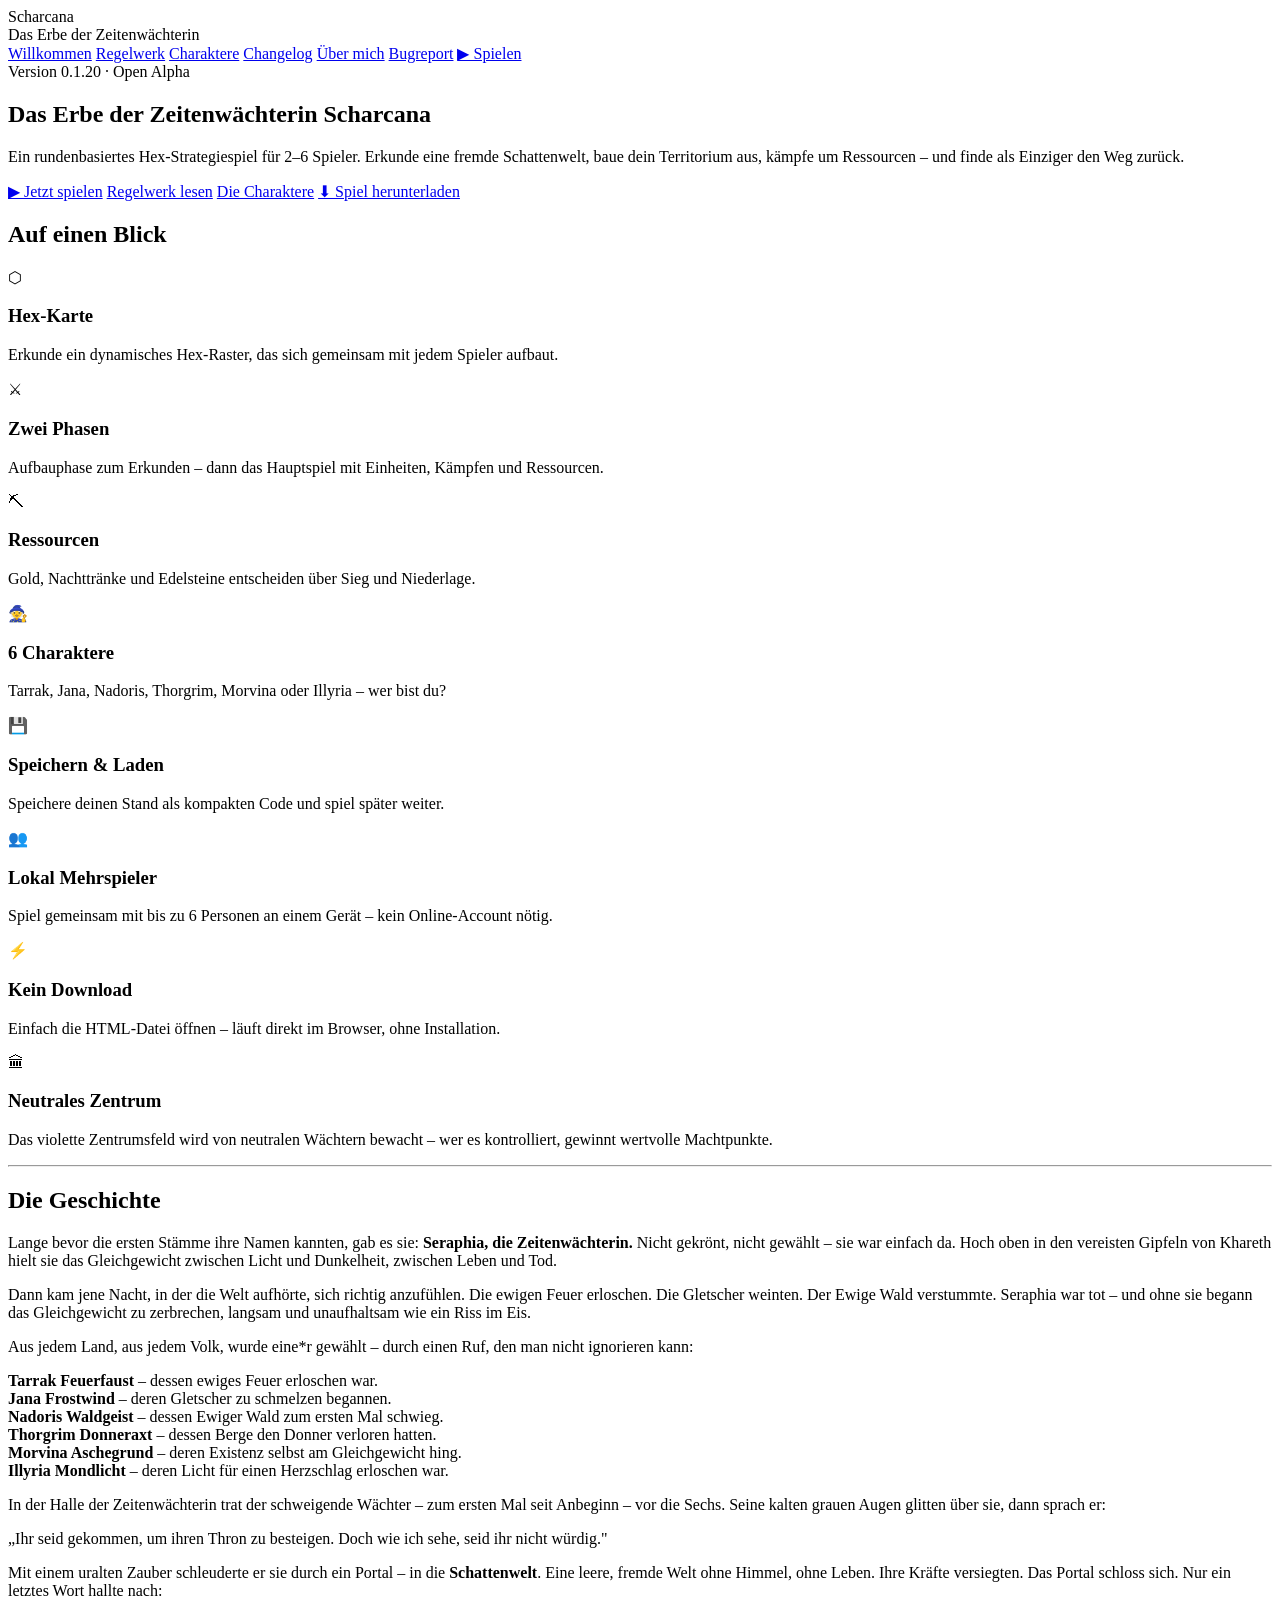
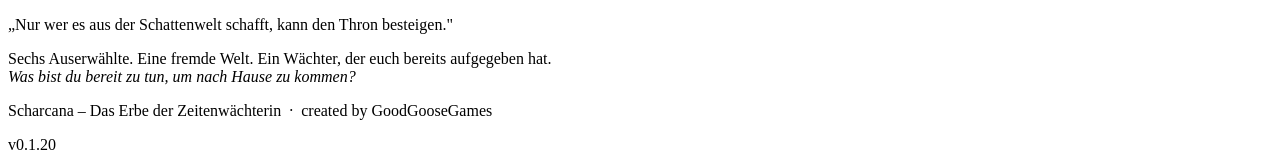
==== commit 8eb0f049: "Add files via upload" ====
--- a/index.html
+++ b/index.html
@@ -22,7 +22,7 @@
       <a class="nav-btn" href="changelog.html" data-page="changelog">Changelog</a>
       <a class="nav-btn" href="ueber.html" data-page="ueber">Über mich</a>
       <a class="nav-btn" href="melden.html" data-page="melden">Bugreport</a>
-      <a href="Scharcana_0.1.19.html" class="nav-play" target="_blank" rel="noopener">▶ Spielen</a>
+      <a href="Scharcana_0.1.20.html" class="nav-play" target="_blank" rel="noopener">▶ Spielen</a>
     </div>
   </nav>
 
@@ -31,7 +31,7 @@
 
       <!-- Hero -->
       <div class="hero">
-        <div class="hero-badge">Version 0.1.19 · Open Alpha</div>
+        <div class="hero-badge">Version 0.1.20 · Open Alpha</div>
         <h1>
           <span class="eyebrow">Das Erbe der Zeitenwächterin</span>
           Scharcana
@@ -41,9 +41,10 @@
           baue dein Territorium aus, kämpfe um Ressourcen – und finde als Einziger den Weg zurück.
         </p>
         <div class="hero-btns">
-          <a href="Scharcana_0.1.19.html" class="btn btn-primary" target="_blank" rel="noopener">▶ Jetzt spielen</a>
+          <a href="Scharcana_0.1.20.html" class="btn btn-primary" target="_blank" rel="noopener">▶ Jetzt spielen</a>
           <a href="regelwerk.html" class="btn btn-outline">Regelwerk lesen</a>
           <a href="charaktere.html" class="btn btn-outline">Die Charaktere</a>
+          <a href="Scharcana_0.1.20.zip" class="btn btn-download" download>⬇ Spiel herunterladen</a>
         </div>
       </div>
 
@@ -143,7 +144,7 @@
   <footer>
     <div class="footer-inner">
       <p>Scharcana – Das Erbe der Zeitenwächterin &nbsp;·&nbsp; created by GoodGooseGames</p>
-      <span class="footer-version">v0.1.19</span>
+      <span class="footer-version">v0.1.20</span>
     </div>
   </footer>
 
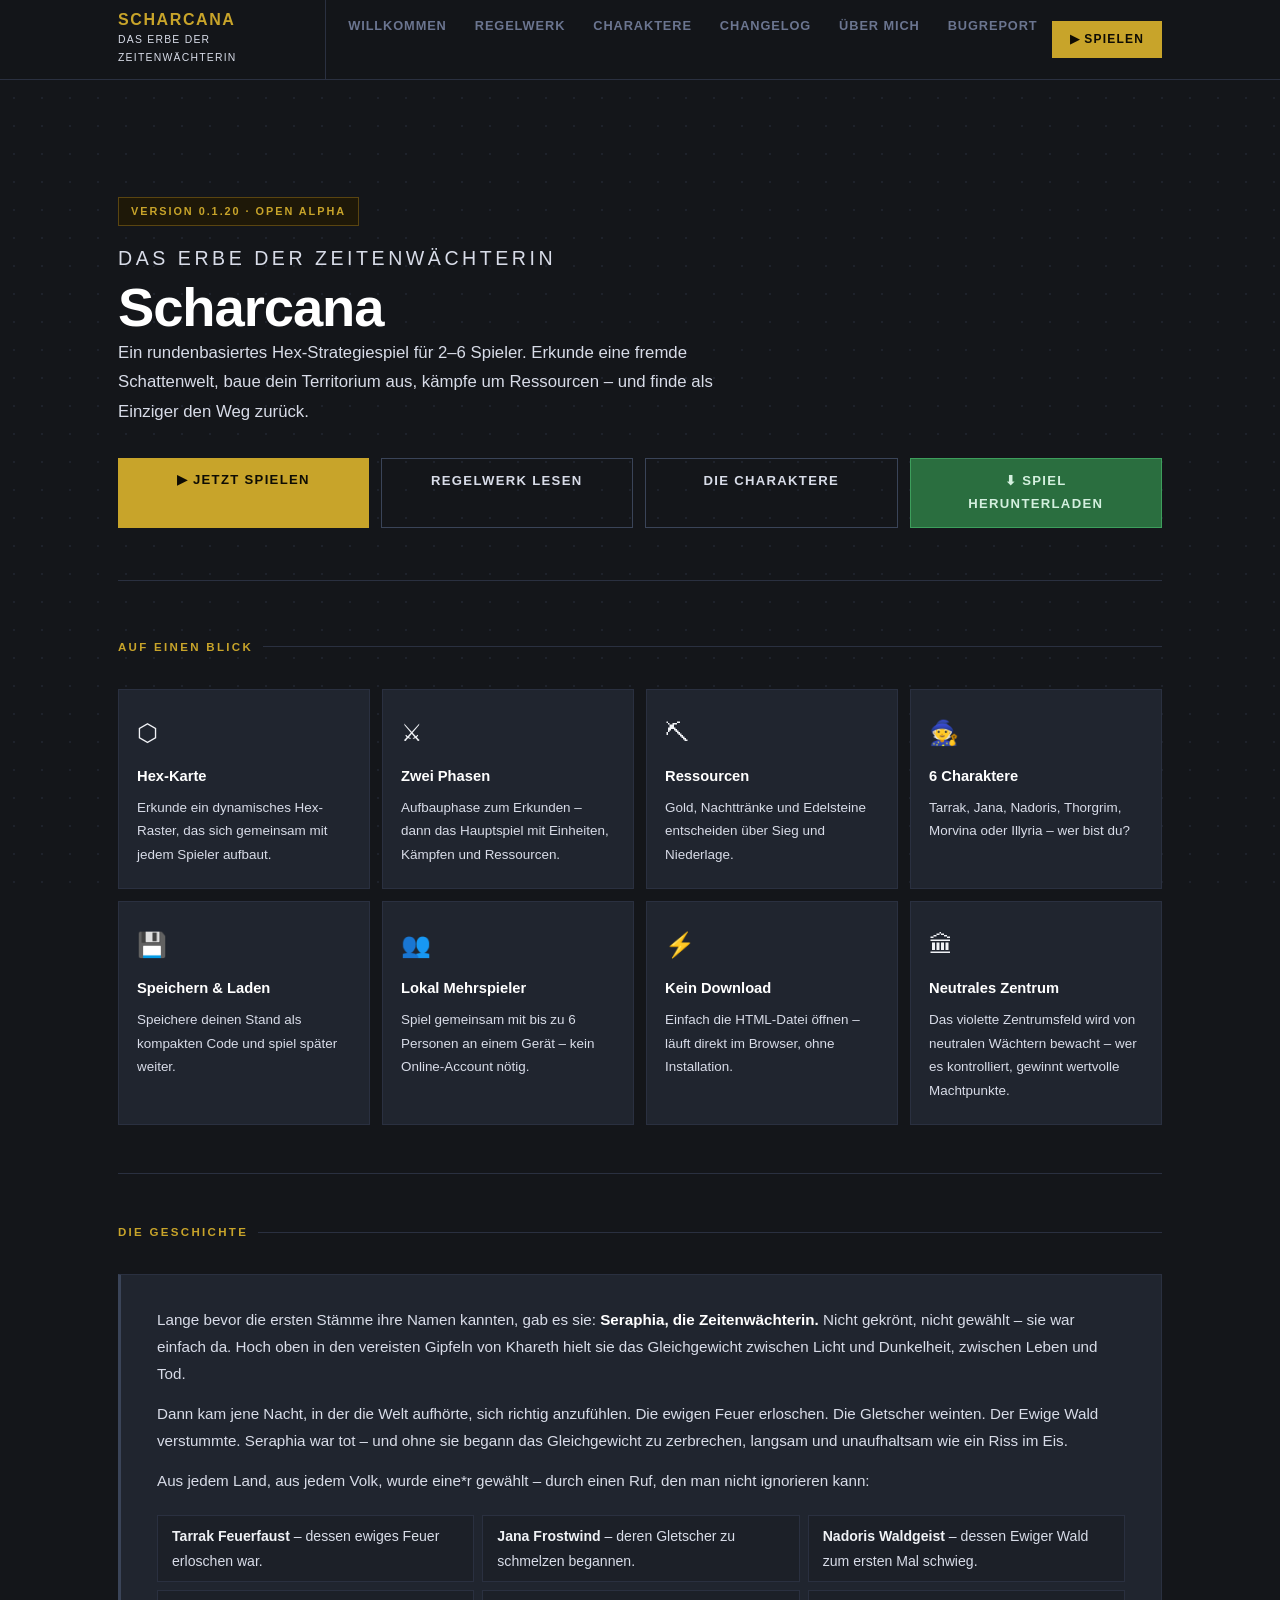
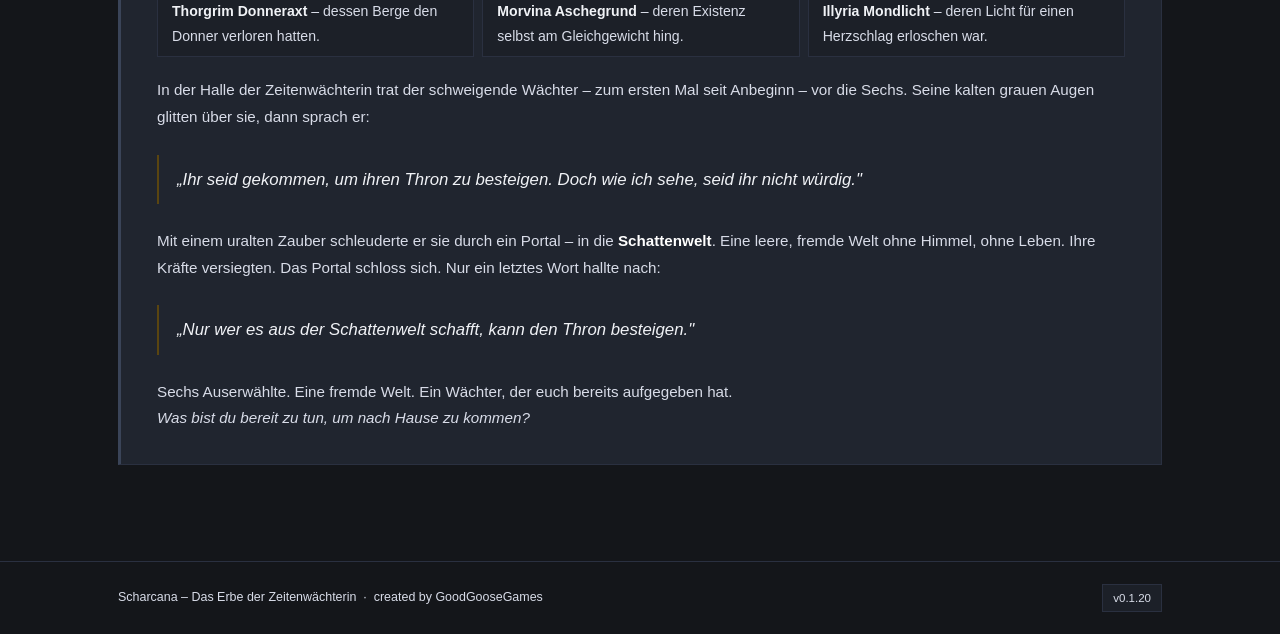
==== commit b2ae2852: "Add files via upload" ====
--- a/index.html
+++ b/index.html
@@ -44,7 +44,7 @@
           <a href="Scharcana_0.1.20.html" class="btn btn-primary" target="_blank" rel="noopener">▶ Jetzt spielen</a>
           <a href="regelwerk.html" class="btn btn-outline">Regelwerk lesen</a>
           <a href="charaktere.html" class="btn btn-outline">Die Charaktere</a>
-          <a href="Scharcana_0.1.20.zip" class="btn btn-download" download>⬇ Spiel herunterladen</a>
+          <a href="https://raw.githubusercontent.com/MellowCookey/Scharcana/9ce91201472ac5503ad689f692f6ec521ef0d833/Scharcana%20-%20Alpha%20v0.1.20.zip" class="btn btn-download" download="Scharcana - Alpha v0.1.20.zip">⬇ Spiel herunterladen</a>
         </div>
       </div>
 
--- a/style.css
+++ b/style.css
@@ -0,0 +1,600 @@
+/* ── Reset & Basis ──────────────────────────────────────────────── */
+*, *::before, *::after { margin: 0; padding: 0; box-sizing: border-box; }
+
+:root {
+  --bg:           #14161a;
+  --bg-panel:     #1c2028;
+  --bg-card:      #20252f;
+  --bg-card-2:    #252b36;
+  --border:       #2a3040;
+  --border-light: #3a4458;
+  --text:         #f0f2f6;
+  --text-muted:   #d8dce8;
+  --text-dim:     #3a4050;
+  --accent:       #7a8ab0;
+  --accent-glow:  #9baacc;
+  --gold:         #c8a42a;
+  --gold-dim:     #5a4510;
+  --gold-bg:      #1e1808;
+  --fire:    #c0281a; --fire-l:   #ff6644;
+  --ice:     #1a55c0; --ice-l:    #66aaff;
+  --nature:  #1a7a28; --nature-l: #55cc66;
+  --thunder: #b08800; --thunder-l:#ffdd44;
+  --dark:    #7722cc; --dark-l:   #bb77ff;
+  --light:   #8899bb; --light-l:  #ddeeff;
+}
+
+html { scroll-behavior: smooth; }
+
+body {
+  background: var(--bg);
+  color: var(--text);
+  font-family: "Exo 2", sans-serif;
+  font-size: 16px;
+  line-height: 1.75;
+  min-height: 100vh;
+}
+
+/* Dot-Grid Hintergrund */
+body::before {
+  content: '';
+  position: fixed; inset: 0;
+  background-image: radial-gradient(circle, #2a3040 1px, transparent 1px);
+  background-size: 28px 28px;
+  opacity: 0.45;
+  pointer-events: none;
+  z-index: 0;
+}
+
+/* ── Wrapper ────────────────────────────────────────────────────── */
+.page-wrap {
+  position: relative; z-index: 1;
+  max-width: 1100px;
+  margin: 0 auto;
+  padding: 0 28px;
+}
+
+/* ── Navigation ─────────────────────────────────────────────────── */
+nav {
+  position: sticky; top: 0; z-index: 200;
+  background: rgba(20, 22, 26, 0.95);
+  backdrop-filter: blur(10px);
+  border-bottom: 1px solid var(--border);
+}
+.nav-inner {
+  max-width: 1100px; margin: 0 auto;
+  padding: 0 28px;
+  display: flex; align-items: stretch; gap: 0;
+}
+.nav-logo {
+  display: flex; flex-direction: column; justify-content: center;
+  padding: 12px 24px 12px 0;
+  margin-right: 8px;
+  border-right: 1px solid var(--border);
+}
+.nav-logo-title {
+  font-size: 1rem; font-weight: 900;
+  color: var(--gold); letter-spacing: 0.1em; text-transform: uppercase;
+  line-height: 1;
+}
+.nav-logo-sub {
+  font-size: 0.65rem; color: var(--text-muted);
+  letter-spacing: 0.12em; text-transform: uppercase;
+  margin-top: 3px;
+}
+.nav-btn {
+  background: none; border: none;
+  color: #6b7590;
+  font-family: inherit; font-size: 0.8rem;
+  font-weight: 700; letter-spacing: 0.07em;
+  text-transform: uppercase;
+  padding: 0 14px; height: 52px;
+  cursor: pointer;
+  position: relative;
+  transition: color .18s;
+  white-space: nowrap;
+  text-decoration: none;
+  display: inline-flex; align-items: center;
+}
+.nav-btn::after {
+  content: '';
+  position: absolute; bottom: 0; left: 8px; right: 8px;
+  height: 2px; background: var(--gold);
+  transform: scaleX(0);
+  transition: transform .18s;
+}
+.nav-btn:hover { color: var(--text); }
+.nav-btn.active { color: var(--gold); }
+.nav-btn.active::after { transform: scaleX(1); }
+.nav-play {
+  margin-left: auto; align-self: center;
+  background: var(--gold); color: #0e0c04;
+  font-family: inherit; font-size: 0.75rem; font-weight: 700;
+  letter-spacing: 0.1em; text-transform: uppercase;
+  padding: 8px 18px; border: none; cursor: pointer;
+  text-decoration: none;
+  transition: background .18s;
+  white-space: nowrap;
+}
+.nav-play:hover { background: #e8c040; }
+
+/* ── Sections ───────────────────────────────────────────────────── */
+.section { display: none; padding: 56px 0 96px; }
+.section.active { display: block; }
+
+/* ── Typografie ─────────────────────────────────────────────────── */
+h1 {
+  font-size: clamp(2rem, 5vw, 3.4rem);
+  font-weight: 900; line-height: 1.1; color: #fff;
+  letter-spacing: -0.02em;
+}
+h1 .eyebrow {
+  display: block;
+  font-size: .36em; font-weight: 400;
+  color: var(--text-muted); letter-spacing: 0.18em;
+  text-transform: uppercase; margin-bottom: 8px;
+}
+h2 {
+  font-size: 0.72rem; font-weight: 700;
+  color: var(--gold); letter-spacing: 0.2em;
+  text-transform: uppercase;
+  margin-bottom: 32px;
+  display: flex; align-items: center; gap: 10px;
+}
+h2::after {
+  content: ''; flex: 1;
+  height: 1px; background: var(--border);
+}
+h3 { font-size: 1rem; font-weight: 700; color: #fff; margin-bottom: 8px; }
+p { color: var(--text); margin-bottom: 14px; }
+p:last-child { margin-bottom: 0; }
+ul { padding-left: 20px; }
+li { color: var(--text); margin-bottom: 5px; }
+strong { color: #fff; font-weight: 700; }
+em { color: var(--text-muted); font-style: italic; }
+
+hr.divider {
+  border: none; border-top: 1px solid var(--border);
+  margin: 48px 0;
+}
+
+/* ── Buttons ────────────────────────────────────────────────────── */
+.btn {
+  display: inline-block;
+  font-family: inherit; font-size: 0.82rem;
+  font-weight: 700; letter-spacing: 0.1em;
+  text-transform: uppercase;
+  padding: 11px 26px;
+  cursor: pointer; text-decoration: none;
+  transition: .18s;
+}
+.btn-primary { background: var(--gold); color: #0e0c04; border: none; }
+.btn-primary:hover { background: #e8c040; }
+.btn-outline { background: transparent; color: var(--text-muted); border: 1px solid var(--border-light); }
+.btn-outline:hover { color: var(--text); border-color: var(--accent); }
+.btn-download,
+a.btn-download { background: #2a6e3f; color: #d4f0df !important; border: 1px solid #3d9e5c; text-decoration: none; }
+.btn-download:hover,
+a.btn-download:hover { background: #34894e; border-color: #4db870; }
+
+/* ── Infobox ────────────────────────────────────────────────────── */
+.infobox {
+  background: var(--bg-card); border: 1px solid var(--border);
+  padding: 20px 24px; margin-bottom: 12px;
+}
+.infobox.gold  { border-left: 3px solid var(--gold); }
+.infobox.blue  { border-left: 3px solid var(--ice-l); }
+.infobox.dim   { border-left: 3px solid var(--border-light); }
+
+/* ══════════════════════════════════════════════════════════════════
+   WILLKOMMEN
+══════════════════════════════════════════════════════════════════ */
+
+/* Hero */
+.hero { padding: 60px 0 52px; border-bottom: 1px solid var(--border); margin-bottom: 56px; }
+.hero-badge {
+  display: inline-block;
+  font-size: 0.68rem; font-weight: 700; letter-spacing: 0.18em;
+  text-transform: uppercase;
+  color: var(--gold); background: var(--gold-bg);
+  border: 1px solid var(--gold-dim);
+  padding: 4px 12px; margin-bottom: 22px;
+}
+.hero p { font-size: 1.05rem; color: var(--text-muted); max-width: 600px; margin-bottom: 32px; }
+.hero-btns { display: flex; gap: 12px; flex-wrap: wrap; width: 100%; }
+.hero-btns .btn { flex: 1; text-align: center; min-width: 160px; }
+
+/* Feature-Grid */
+.feature-grid {
+  display: grid;
+  grid-template-columns: repeat(auto-fill, minmax(200px, 1fr));
+  gap: 12px; margin-top: 16px;
+}
+.feature-card {
+  background: var(--bg-card); border: 1px solid var(--border);
+  padding: 22px 18px;
+  transition: border-color .18s, background .18s;
+}
+.feature-card:hover { background: var(--bg-card-2); border-color: var(--border-light); }
+.feature-card .f-icon { font-size: 1.5rem; margin-bottom: 10px; display: block; }
+.feature-card h3 { font-size: 0.92rem; margin-bottom: 6px; }
+.feature-card p { font-size: 0.84rem; color: var(--text-muted); max-width: none; margin: 0; }
+
+/* Story */
+.story-block {
+  background: var(--bg-card); border: 1px solid var(--border);
+  border-left: 3px solid var(--border-light);
+  padding: 32px 36px;
+}
+.story-block p { color: var(--text-muted); font-size: 0.95rem; }
+.story-quote {
+  font-size: 1.05rem; font-style: italic; color: var(--text);
+  border-left: 2px solid var(--gold-dim);
+  padding: 10px 0 10px 18px; margin: 24px 0;
+}
+.story-names {
+  display: grid;
+  grid-template-columns: repeat(auto-fill, minmax(240px, 1fr));
+  gap: 8px; margin: 20px 0;
+}
+.story-name-item {
+  background: var(--bg-panel); border: 1px solid var(--border);
+  padding: 8px 14px; font-size: 0.88rem; color: var(--text-muted);
+}
+.story-name-item strong { color: var(--text); }
+
+/* ══════════════════════════════════════════════════════════════════
+   REGELWERK
+══════════════════════════════════════════════════════════════════ */
+
+.regel-layout {
+  display: grid;
+  grid-template-columns: 220px 1fr;
+  gap: 40px; align-items: start;
+}
+.regel-toc {
+  position: sticky; top: 70px;
+  background: var(--bg-card); border: 1px solid var(--border);
+  padding: 20px;
+}
+.regel-toc-title {
+  font-size: 0.68rem; font-weight: 700;
+  letter-spacing: 0.16em; text-transform: uppercase;
+  color: var(--text-muted); margin-bottom: 12px;
+}
+.regel-toc a {
+  display: block; color: var(--text-muted);
+  font-size: 0.82rem; text-decoration: none;
+  padding: 5px 0; border-bottom: 1px solid var(--border);
+  transition: color .15s;
+}
+.regel-toc a:last-child { border-bottom: none; }
+.regel-toc a:hover { color: var(--gold); }
+
+.regel-content { min-width: 0; }
+.regel-section { margin-bottom: 40px; scroll-margin-top: 80px; }
+.regel-section-title {
+  font-size: 0.7rem; font-weight: 700;
+  color: var(--gold); letter-spacing: 0.2em;
+  text-transform: uppercase;
+  padding-bottom: 10px; margin-bottom: 20px;
+  border-bottom: 1px solid var(--border);
+}
+
+.regel-block {
+  background: var(--bg-card); border: 1px solid var(--border);
+  padding: 22px 24px; margin-bottom: 10px;
+}
+.regel-block h3 {
+  font-size: 0.88rem; font-weight: 700;
+  color: var(--accent-glow);
+  letter-spacing: 0.06em; text-transform: uppercase;
+  margin-bottom: 12px;
+}
+.regel-block p, .regel-block li { font-size: 0.9rem; color: var(--text); max-width: none; }
+.regel-block li { margin-bottom: 6px; }
+
+/* Einheiten-Tabelle */
+.unit-table { width: 100%; border-collapse: collapse; font-size: 0.88rem; }
+.unit-table th {
+  text-align: left; padding: 8px 12px;
+  background: var(--bg-panel); color: var(--text-muted);
+  font-size: 0.72rem; font-weight: 700;
+  letter-spacing: 0.1em; text-transform: uppercase;
+  border-bottom: 1px solid var(--border);
+}
+.unit-table td { padding: 10px 12px; border-bottom: 1px solid var(--border); vertical-align: top; }
+.unit-table tr:last-child td { border-bottom: none; }
+.unit-table tr:hover td { background: var(--bg-card-2); }
+
+/* Kampf-Matrix */
+.fight-row {
+  display: grid; grid-template-columns: 1fr auto 1fr;
+  align-items: center; gap: 12px;
+  background: var(--bg-card); border: 1px solid var(--border);
+  padding: 12px 16px; margin-bottom: 6px; font-size: 0.88rem;
+}
+.fight-row .attacker { color: var(--text-muted); }
+.fight-row .vs { color: var(--text-dim); font-size: 0.75rem; font-weight: 700; letter-spacing: 0.1em; }
+.fight-row .result { color: var(--text); font-style: italic; }
+
+/* MP-Leiste */
+.mp-bar { display: flex; flex-direction: column; gap: 4px; }
+.mp-row { display: flex; align-items: center; gap: 12px; font-size: 0.86rem; }
+.mp-color {
+  width: 14px; height: 14px; border-radius: 2px; flex-shrink: 0;
+}
+
+/* Steuerung */
+.key-table { font-size: 0.88rem; }
+.key-table tr td:first-child {
+  color: var(--text-muted); white-space: nowrap;
+  padding-right: 16px; padding-bottom: 8px;
+}
+.key {
+  display: inline-block;
+  background: var(--bg-panel); border: 1px solid var(--border-light);
+  color: var(--accent-glow); font-size: 0.78rem; font-weight: 700;
+  padding: 2px 7px; margin-right: 3px;
+}
+
+/* Tipps */
+.tip-list { display: flex; flex-direction: column; gap: 8px; }
+.tip-item {
+  display: flex; gap: 14px; align-items: flex-start;
+  background: var(--bg-card); border: 1px solid var(--border);
+  padding: 14px 18px; font-size: 0.88rem;
+}
+.tip-num {
+  font-size: 0.72rem; font-weight: 900; color: var(--gold);
+  background: var(--gold-bg); border: 1px solid var(--gold-dim);
+  min-width: 26px; height: 26px;
+  display: flex; align-items: center; justify-content: center;
+  flex-shrink: 0; margin-top: 1px;
+}
+
+/* ══════════════════════════════════════════════════════════════════
+   CHARAKTERE
+══════════════════════════════════════════════════════════════════ */
+
+.char-grid {
+  display: grid;
+  grid-template-columns: repeat(auto-fill, minmax(320px, 1fr));
+  gap: 14px;
+}
+.char-card {
+  background: var(--bg-card); border: 1px solid var(--border);
+  border-top: 3px solid var(--c, var(--border));
+  padding: 24px 24px 20px;
+  transition: background .18s;
+}
+.char-card:hover { background: var(--bg-card-2); }
+
+.char-img-wrap {
+  width: 100%; height: 220px;
+  background: var(--bg-panel);
+  border-bottom: 1px solid var(--border);
+  margin: -24px -24px 20px -24px;
+  width: calc(100% + 48px);
+  overflow: hidden;
+  display: flex; align-items: center; justify-content: center;
+}
+.char-img-wrap img {
+  width: 100%; height: 100%;
+  object-fit: contain;
+  object-position: center top;
+  filter: saturate(0.9);
+  transition: transform .3s, filter .3s;
+}
+.char-card:hover .char-img-wrap img {
+  transform: scale(1.03);
+  filter: saturate(1.1);
+}
+
+.char-header { display: flex; justify-content: space-between; align-items: flex-start; margin-bottom: 14px; }
+.char-name { font-size: 1.1rem; font-weight: 900; color: #fff; line-height: 1.2; }
+.char-element-badge {
+  font-size: 0.68rem; font-weight: 700; letter-spacing: 0.1em;
+  text-transform: uppercase; color: var(--c); white-space: nowrap; margin-top: 2px;
+}
+.char-race-tag {
+  font-size: 0.68rem; font-weight: 700; letter-spacing: 0.1em;
+  text-transform: uppercase;
+  color: var(--text-dim);
+  background: var(--bg-panel); border: 1px solid var(--border);
+  padding: 3px 8px; white-space: nowrap;
+}
+.char-origin { font-size: 0.82rem; color: var(--text-muted); margin-bottom: 10px; }
+.char-traits { font-size: 0.8rem; color: var(--text-dim); font-style: italic; margin-bottom: 12px; }
+.char-bio { font-size: 0.86rem; color: var(--text-muted); margin-bottom: 14px; max-width: none; }
+.char-quote {
+  font-size: 0.85rem; font-style: italic;
+  color: var(--text-muted);
+  border-left: 2px solid var(--border-light);
+  padding: 8px 0 8px 12px;
+}
+
+/* ══════════════════════════════════════════════════════════════════
+   CHANGELOG
+══════════════════════════════════════════════════════════════════ */
+
+.changelog-list { position: relative; }
+.changelog-list::before {
+  content: ''; position: absolute;
+  left: 0; top: 8px; bottom: 0;
+  width: 1px; background: var(--border);
+}
+.cl-entry {
+  padding: 0 0 40px 32px;
+  position: relative;
+}
+.cl-entry::before {
+  content: '';
+  position: absolute; left: -4px; top: 9px;
+  width: 9px; height: 9px;
+  background: var(--gold); border-radius: 50%;
+  box-shadow: 0 0 0 2px var(--bg);
+}
+.cl-entry.old::before { background: var(--border-light); }
+.cl-entry.planned::before { background: var(--accent-glow); border: 1px dashed var(--accent); }
+.cl-entry.planned .cl-version { color: var(--accent-glow); font-size: 0.69rem; }
+.cl-entry.planned h3 { color: #f0f2f6; font-size: 1.01rem; }
+.cl-entry.planned li { color: #d8dce8; font-size: 0.89rem; }
+.cl-entry.planned strong { color: #f0f2f6; font-weight: 700; }
+
+.cl-section-label {
+  font-size: 0.78rem; font-weight: 700; letter-spacing: 0.22em;
+  text-transform: uppercase;
+  padding: 7px 14px 7px 14px;
+  margin: 0 0 24px 0;
+  display: inline-flex; align-items: center; gap: 10px;
+  position: relative;
+  background: var(--bg-card);
+  border: 1px dashed var(--border-light);
+  color: var(--accent-glow);
+}
+.cl-section-label.label-released {
+  color: var(--gold);
+  border-style: solid;
+  border-color: var(--gold-dim);
+  background: var(--gold-bg);
+  margin-top: 32px;
+}
+.cl-version {
+  font-size: 0.68rem; font-weight: 700; letter-spacing: 0.16em;
+  text-transform: uppercase; color: var(--gold); margin-bottom: 4px;
+}
+.cl-entry.old .cl-version { color: var(--text-muted); }
+.cl-entry h3 { font-size: 1rem; color: #fff; margin-bottom: 10px; }
+.cl-tags { display: flex; gap: 6px; flex-wrap: wrap; margin-bottom: 12px; }
+.tag {
+  font-size: 0.66rem; font-weight: 700; letter-spacing: 0.08em;
+  text-transform: uppercase; padding: 2px 8px; border: 1px solid;
+}
+.tag-new    { color: #55cc66; border-color: #1a4a22; background: #0d2010; }
+.tag-fix    { color: #66aaff; border-color: #1a2e60; background: #0a1530; }
+.tag-change { color: #ffdd44; border-color: #5a4510; background: #1e1808; }
+.tag-wip    { color: var(--text-muted); border-color: var(--border); background: transparent; }
+.cl-entry ul { list-style: none; padding: 0; }
+.cl-entry li {
+  font-size: 0.88rem; color: var(--text-muted);
+  padding: 4px 0; border-bottom: 1px solid var(--border); display: flex; gap: 8px;
+}
+.cl-entry li:last-child { border-bottom: none; }
+.cl-entry li::before { content: '·'; color: var(--text-dim); flex-shrink: 0; margin-top: 1px; }
+
+/* ══════════════════════════════════════════════════════════════════
+   ÜBER MICH
+══════════════════════════════════════════════════════════════════ */
+
+.about-layout {
+  display: grid;
+  grid-template-columns: 1fr 320px;
+  gap: 32px; align-items: start;
+}
+.about-main {
+  background: var(--bg-card); border: 1px solid var(--border);
+  padding: 36px;
+}
+.about-avatar {
+  width: 96px; height: 96px;
+  border: 2px solid var(--border-light);
+  margin-bottom: 20px;
+  overflow: hidden;
+  flex-shrink: 0;
+}
+.about-avatar img {
+  width: 100%; height: 100%;
+  object-fit: cover;
+}
+.about-main p { font-size: 0.92rem; max-width: none; color: var(--text); }
+.about-sidebar { display: flex; flex-direction: column; gap: 12px; }
+.about-info-card {
+  background: var(--bg-card); border: 1px solid var(--border);
+  padding: 20px;
+}
+.about-info-card h3 {
+  font-size: 0.68rem; font-weight: 700; letter-spacing: 0.16em;
+  text-transform: uppercase; color: var(--text-muted); margin-bottom: 12px;
+}
+.about-info-card p, .about-info-card li { font-size: 0.86rem; max-width: none; }
+
+/* ══════════════════════════════════════════════════════════════════
+   BUGREPORT
+══════════════════════════════════════════════════════════════════ */
+
+.bug-layout {
+  display: grid;
+  grid-template-columns: 1fr 280px;
+  gap: 32px; align-items: start;
+}
+.bug-form {
+  background: var(--bg-card); border: 1px solid var(--border);
+  padding: 32px;
+}
+.form-group { margin-bottom: 20px; }
+.form-group label {
+  display: block; font-size: 0.72rem; font-weight: 700;
+  letter-spacing: 0.12em; text-transform: uppercase;
+  color: var(--text-muted); margin-bottom: 7px;
+}
+.form-group input,
+.form-group select,
+.form-group textarea {
+  width: 100%; background: var(--bg-panel); border: 1px solid var(--border);
+  color: var(--text); font-family: inherit; font-size: 0.9rem;
+  padding: 10px 14px; outline: none;
+  transition: border-color .18s;
+}
+.form-group input:focus,
+.form-group select:focus,
+.form-group textarea:focus { border-color: var(--accent); }
+.form-group textarea { resize: vertical; min-height: 130px; }
+.form-group select option { background: var(--bg-panel); }
+.form-hint { font-size: 0.78rem; color: var(--text-dim); margin-top: 6px; }
+.form-row { display: grid; grid-template-columns: 1fr 1fr; gap: 16px; }
+
+.bug-info {
+  display: flex; flex-direction: column; gap: 12px;
+}
+.bug-info-card {
+  background: var(--bg-card); border: 1px solid var(--border);
+  padding: 18px 20px;
+}
+.bug-info-card h3 {
+  font-size: 0.68rem; font-weight: 700; letter-spacing: 0.14em;
+  text-transform: uppercase; color: var(--text-muted); margin-bottom: 10px;
+}
+.bug-info-card p, .bug-info-card li { font-size: 0.84rem; max-width: none; }
+.bug-info-card li { margin-bottom: 4px; }
+
+/* ── Footer ─────────────────────────────────────────────────────── */
+footer {
+  border-top: 1px solid var(--border);
+  position: relative; z-index: 1;
+}
+.footer-inner {
+  max-width: 1100px; margin: 0 auto; padding: 22px 28px;
+  display: flex; justify-content: space-between; align-items: center;
+  gap: 16px; flex-wrap: wrap;
+}
+.footer-inner p { font-size: 0.78rem; color: var(--text-muted); margin: 0; max-width: none; }
+.footer-version {
+  font-size: 0.72rem; color: var(--text-muted);
+  background: var(--bg-panel); border: 1px solid var(--border);
+  padding: 3px 10px;
+}
+
+/* ── Responsive ─────────────────────────────────────────────────── */
+@media (max-width: 820px) {
+  .regel-layout  { grid-template-columns: 1fr; }
+  .regel-toc     { position: static; display: none; }
+  .about-layout  { grid-template-columns: 1fr; }
+  .bug-layout    { grid-template-columns: 1fr; }
+  .form-row      { grid-template-columns: 1fr; }
+  .char-grid     { grid-template-columns: 1fr; }
+}
+@media (max-width: 640px) {
+  .nav-logo-sub { display: none; }
+  .nav-btn { padding: 0 10px; font-size: 0.72rem; }
+}
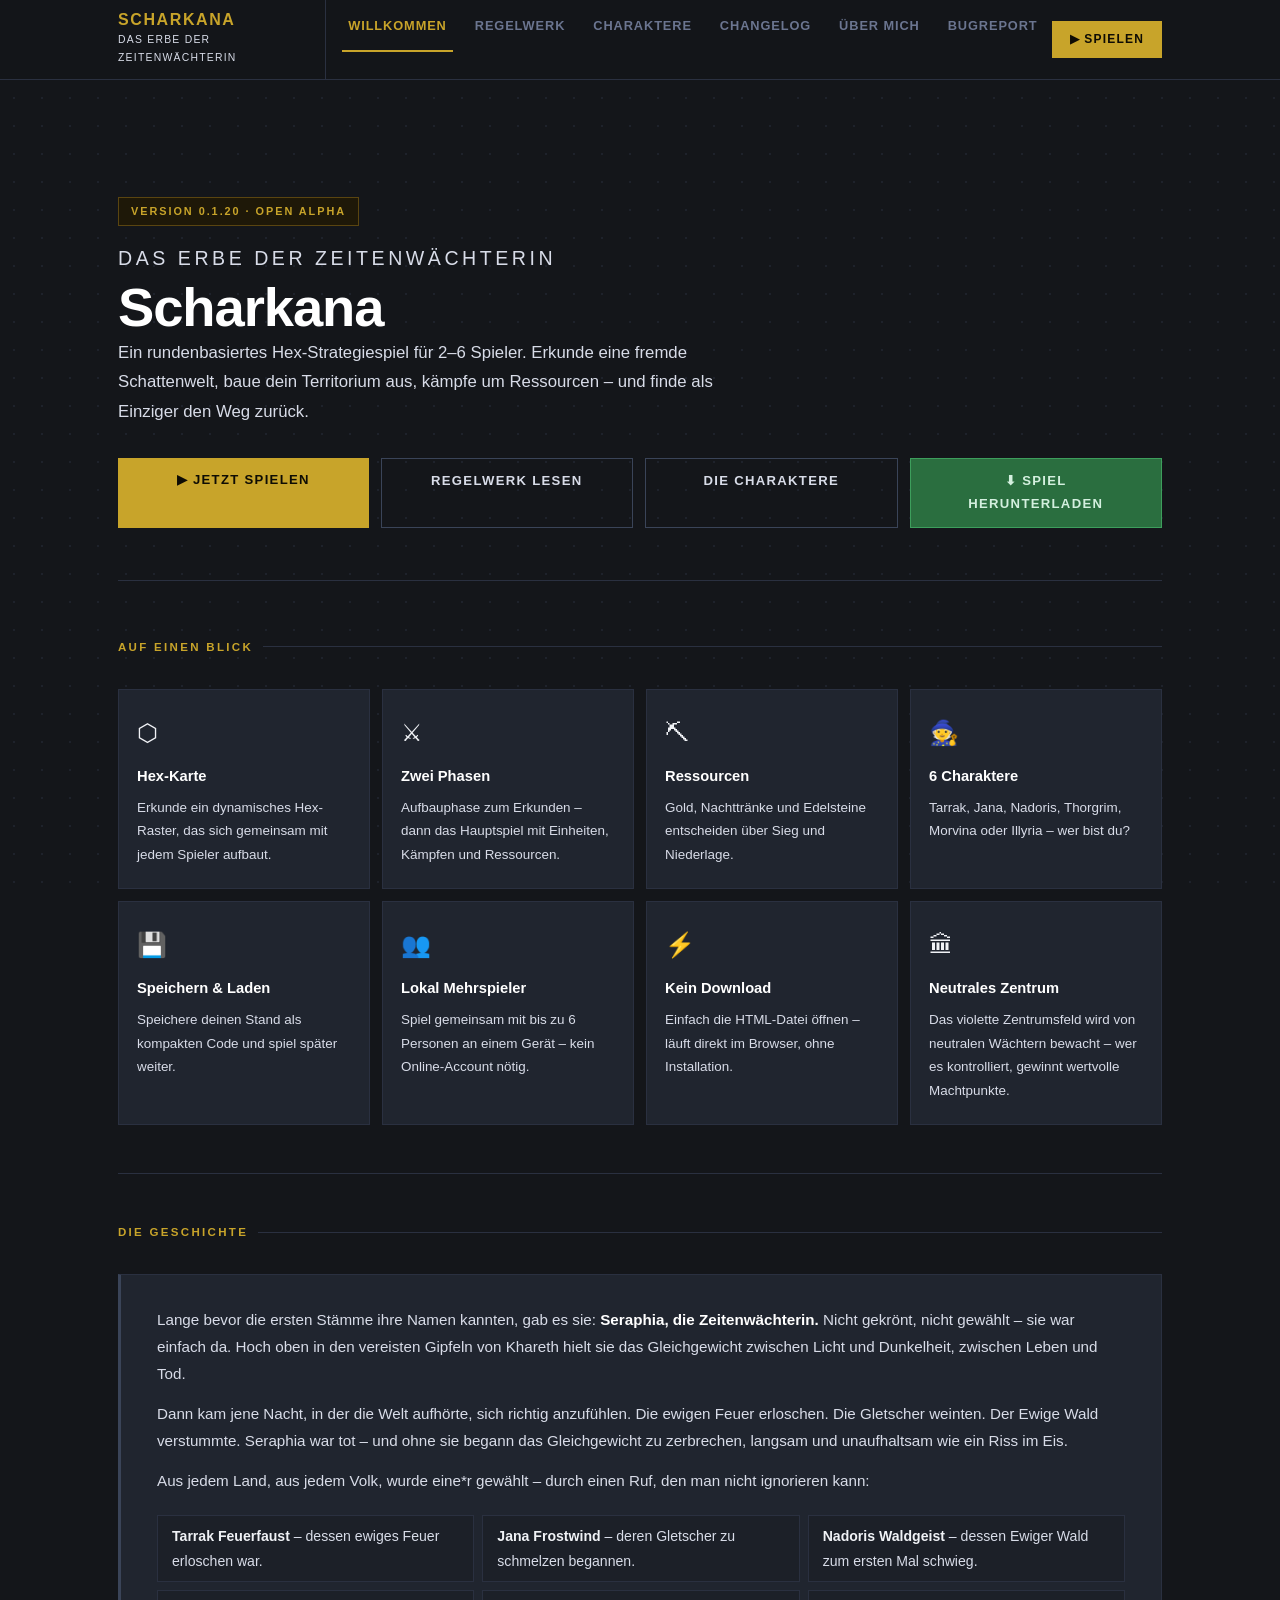
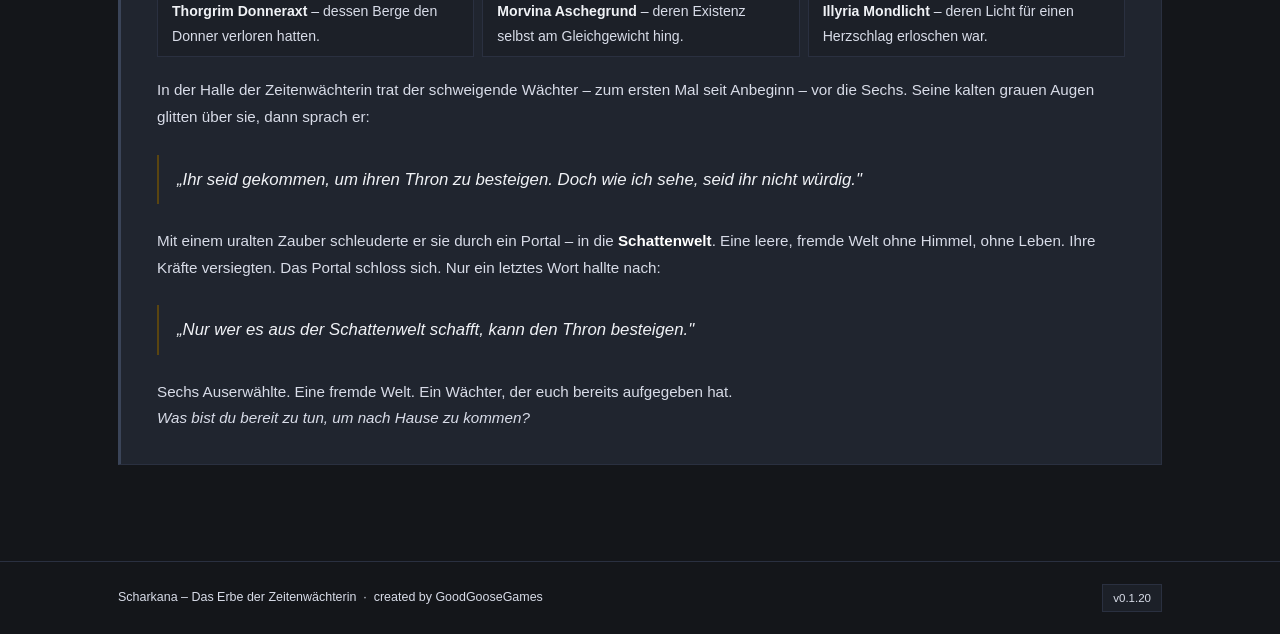
==== commit 1726b086: "Add files via upload" ====
--- a/index.html
+++ b/index.html
@@ -3,7 +3,7 @@
 <head>
   <meta charset="UTF-8">
   <meta name="viewport" content="width=device-width, initial-scale=1.0">
-  <title>Scharcana – Das Erbe der Zeitenwächterin</title>
+  <title>Scharkana – Das Erbe der Zeitenwächterin</title>
   <link rel="preconnect" href="https://fonts.bunny.net">
   <link href="https://fonts.bunny.net/css?family=exo-2:400,400i,700,700i,900,900i&display=swap" rel="stylesheet">
   <link rel="stylesheet" href="style.css">
@@ -13,7 +13,7 @@
   <nav>
     <div class="nav-inner">
       <div class="nav-logo">
-        <div class="nav-logo-title">Scharcana</div>
+        <div class="nav-logo-title">Scharkana</div>
         <div class="nav-logo-sub">Das Erbe der Zeitenwächterin</div>
       </div>
       <a class="nav-btn" href="index.html" data-page="willkommen">Willkommen</a>
@@ -22,7 +22,7 @@
       <a class="nav-btn" href="changelog.html" data-page="changelog">Changelog</a>
       <a class="nav-btn" href="ueber.html" data-page="ueber">Über mich</a>
       <a class="nav-btn" href="melden.html" data-page="melden">Bugreport</a>
-      <a href="Scharcana_0.1.20.html" class="nav-play" target="_blank" rel="noopener">▶ Spielen</a>
+      <a href="Scharkana_0.1.20.html" class="nav-play" target="_blank" rel="noopener">▶ Spielen</a>
     </div>
   </nav>
 
@@ -34,19 +34,20 @@
         <div class="hero-badge">Version 0.1.20 · Open Alpha</div>
         <h1>
           <span class="eyebrow">Das Erbe der Zeitenwächterin</span>
-          Scharcana
+          Scharkana
         </h1>
         <p>
           Ein rundenbasiertes Hex-Strategiespiel für 2–6 Spieler. Erkunde eine fremde Schattenwelt,
           baue dein Territorium aus, kämpfe um Ressourcen – und finde als Einziger den Weg zurück.
         </p>
         <div class="hero-btns">
-          <a href="Scharcana_0.1.20.html" class="btn btn-primary" target="_blank" rel="noopener">▶ Jetzt spielen</a>
+          <a href="Scharkana_0.1.20.html" class="btn btn-primary" target="_blank" rel="noopener">▶ Jetzt spielen</a>
           <a href="regelwerk.html" class="btn btn-outline">Regelwerk lesen</a>
           <a href="charaktere.html" class="btn btn-outline">Die Charaktere</a>
-          <a href="https://raw.githubusercontent.com/MellowCookey/Scharcana/9ce91201472ac5503ad689f692f6ec521ef0d833/Scharcana%20-%20Alpha%20v0.1.20.zip" class="btn btn-download" download="Scharcana - Alpha v0.1.20.zip">⬇ Spiel herunterladen</a>
+          <a href="https://github.com/MellowCookey/Scharkana/raw/main/Scharkana%20-%20Alpha%20v0.1.20a.zip" class="btn btn-download" download="Scharkana - Alpha v0.1.20a.zip">⬇ Spiel herunterladen</a>
         </div>
       </div>
+
 
       <!-- Auf einen Blick -->
       <h2>Auf einen Blick</h2>
@@ -143,7 +144,7 @@
 
   <footer>
     <div class="footer-inner">
-      <p>Scharcana – Das Erbe der Zeitenwächterin &nbsp;·&nbsp; created by GoodGooseGames</p>
+      <p>Scharkana – Das Erbe der Zeitenwächterin &nbsp;·&nbsp; created by GoodGooseGames</p>
       <span class="footer-version">v0.1.20</span>
     </div>
   </footer>
